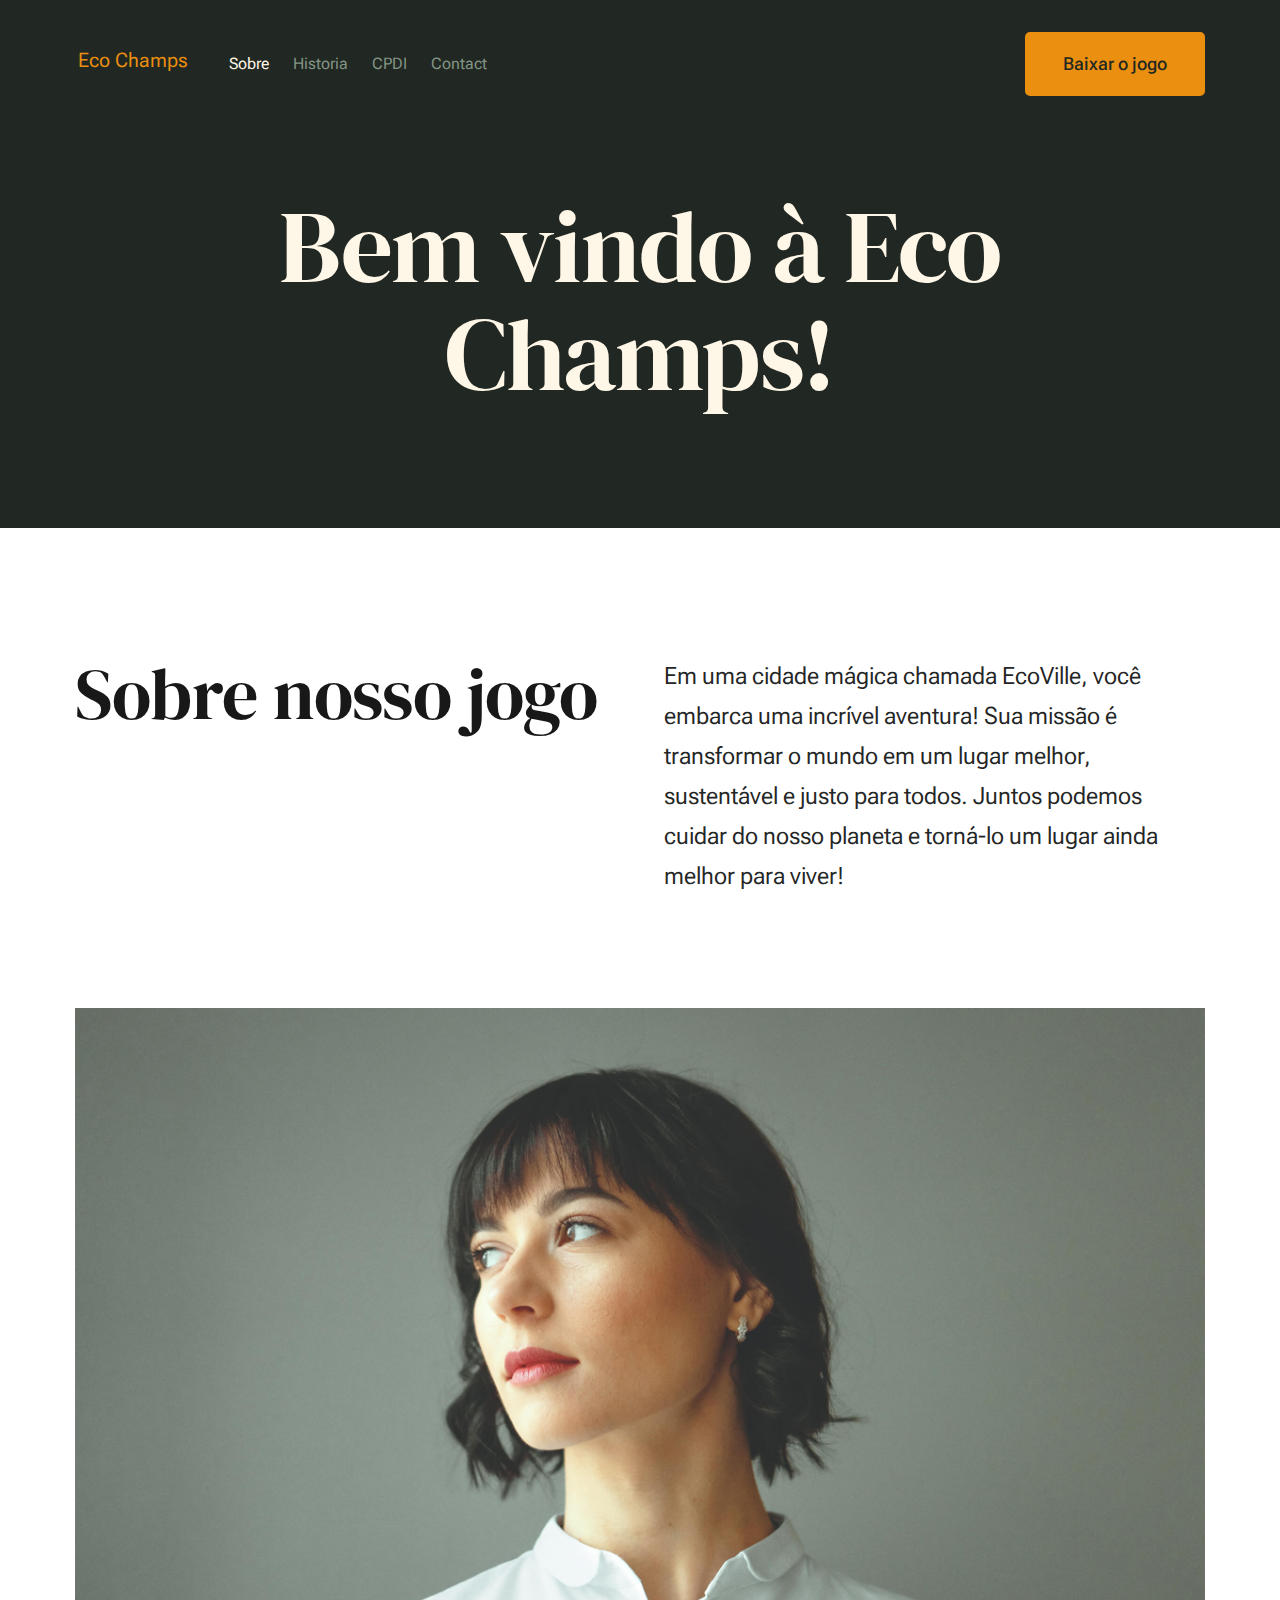
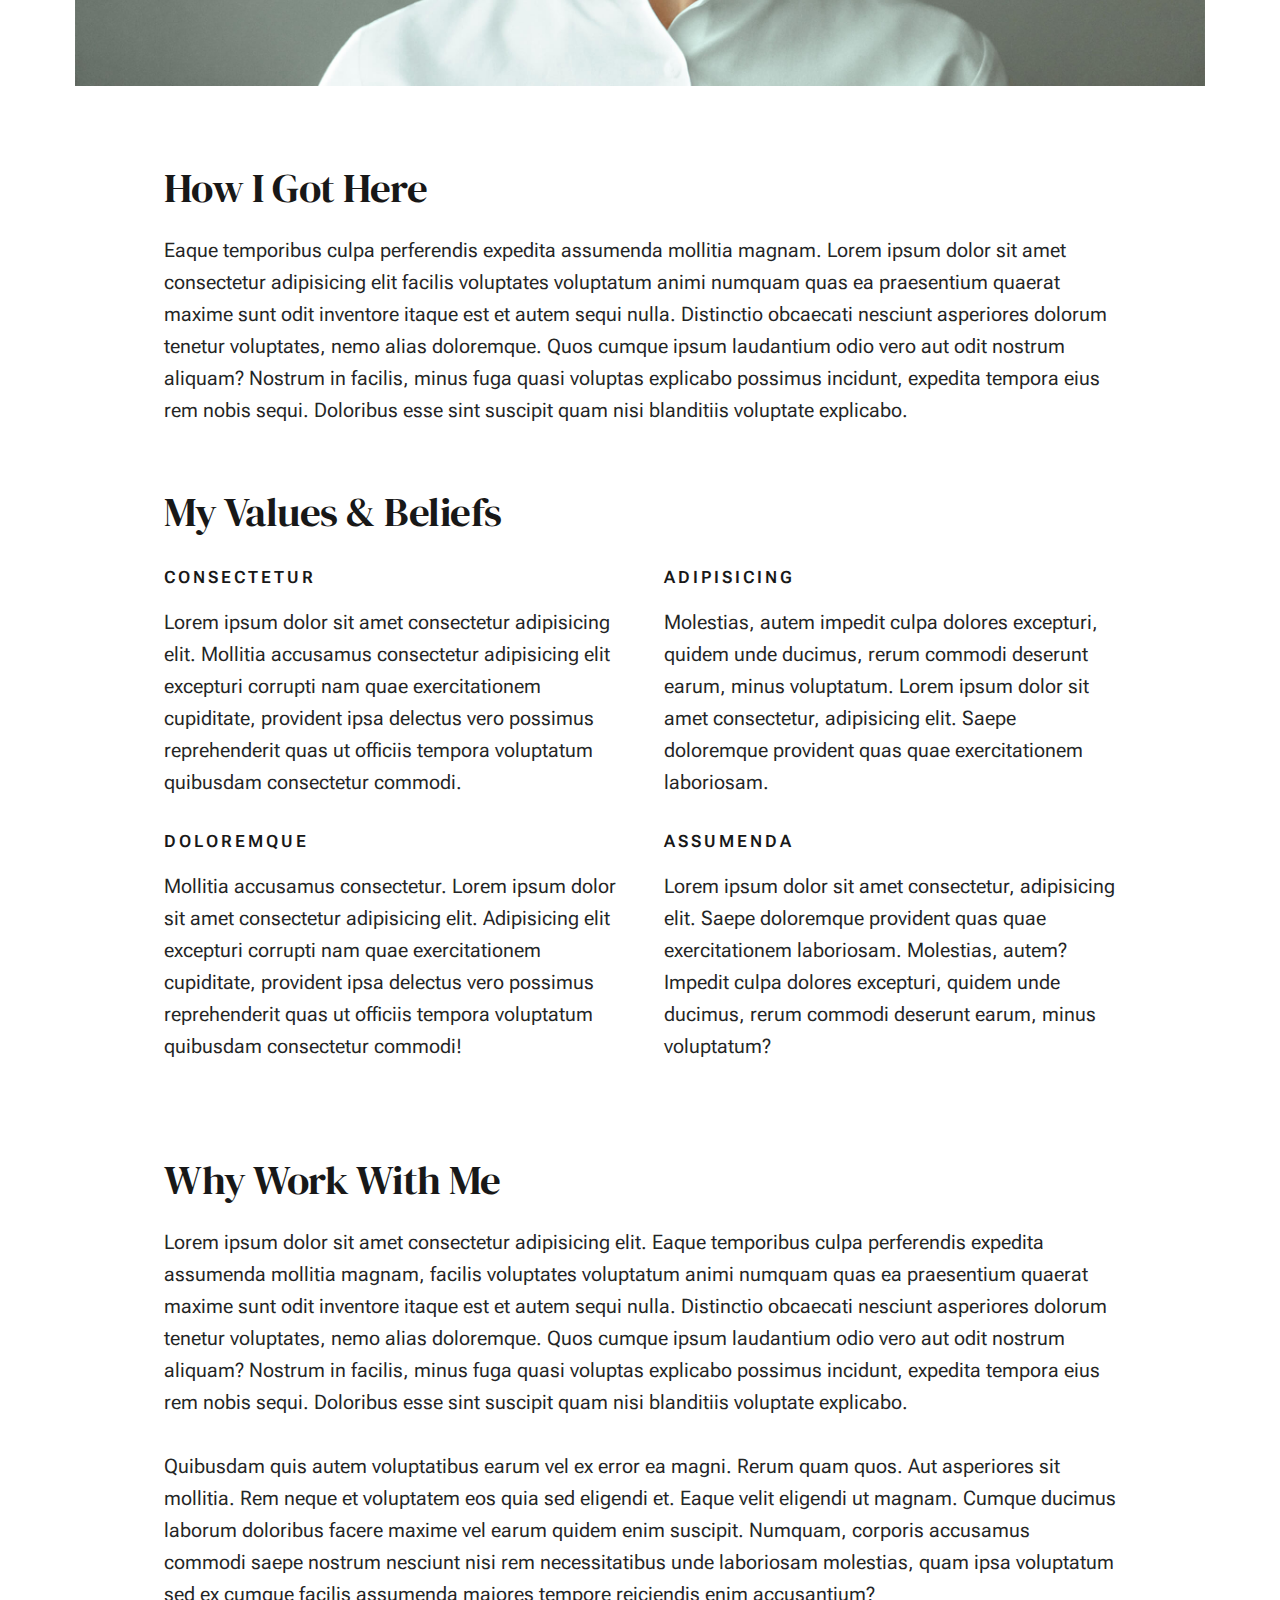
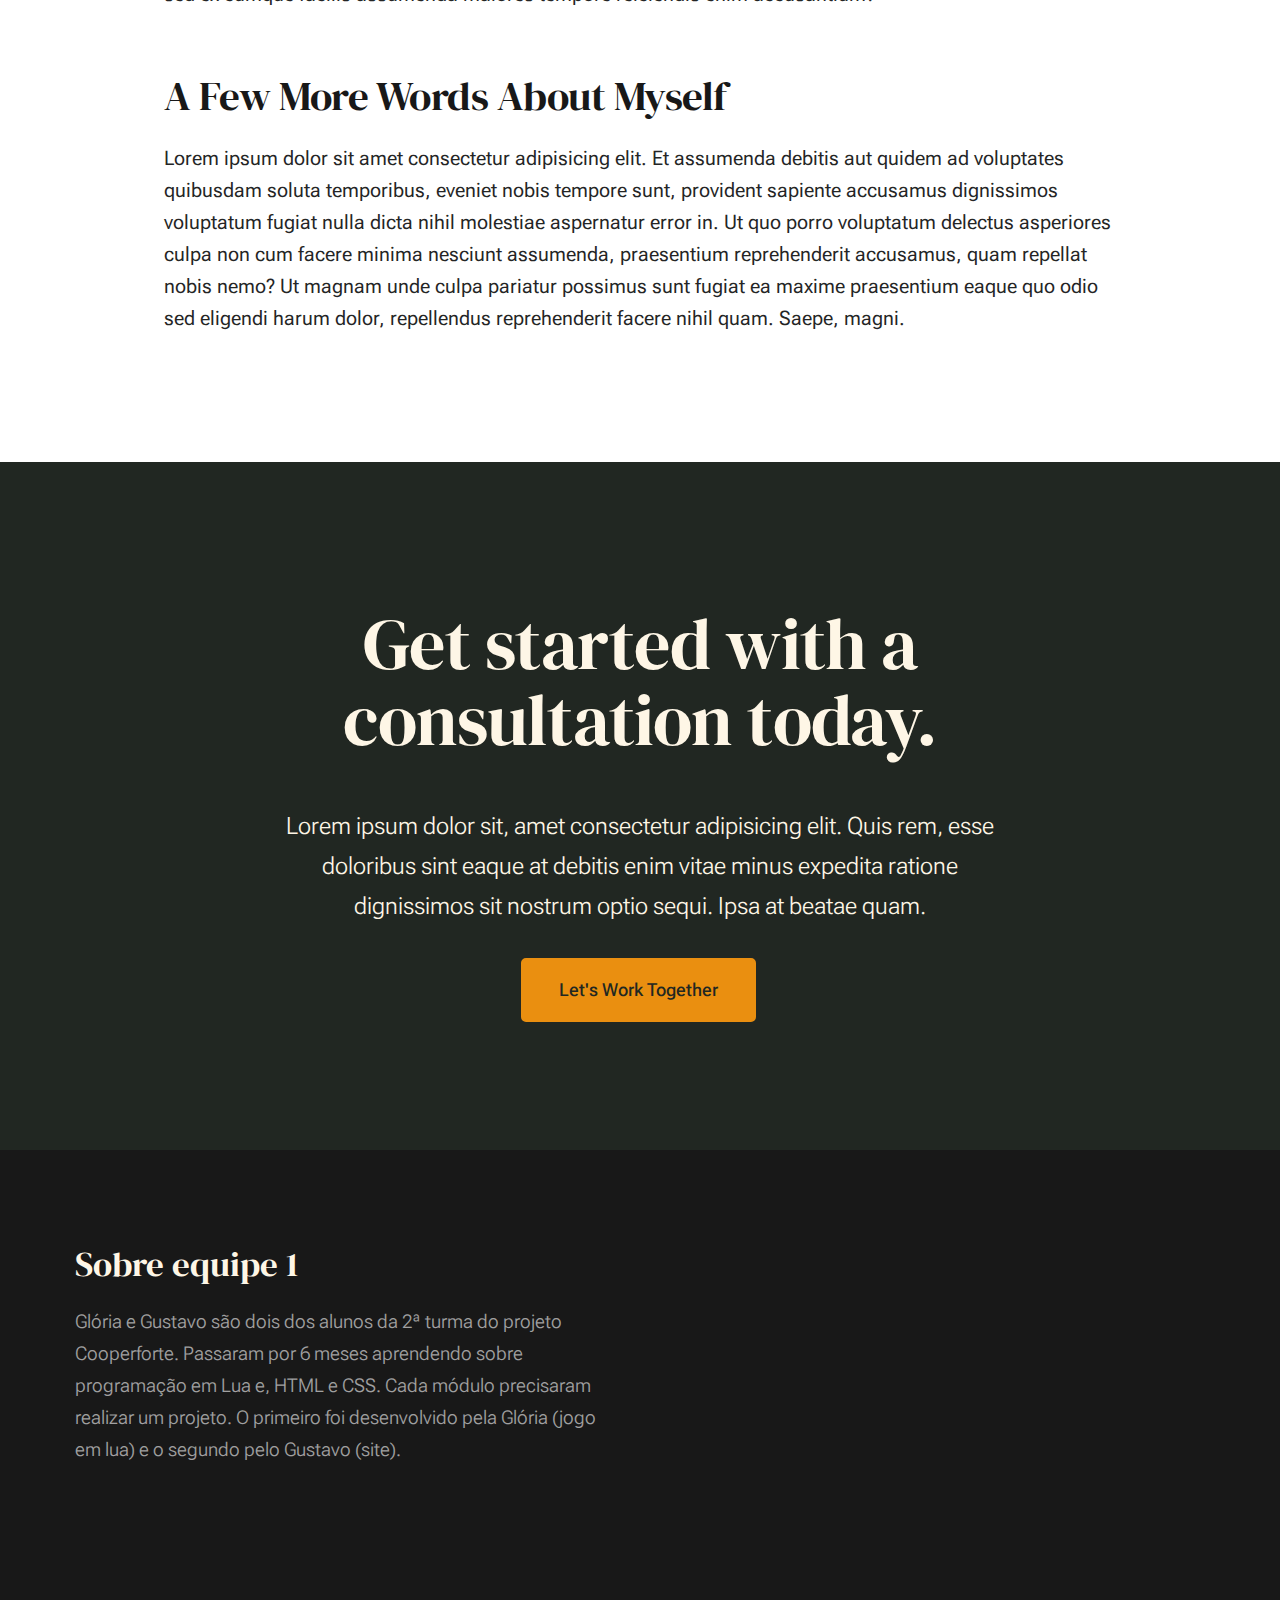
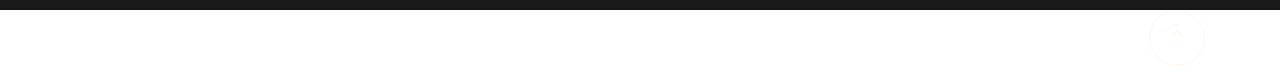
==== about.html @ a06b8bd4 "botão para baixar o jogo" ====
<!DOCTYPE html>
<html lang="en" class="no-js" >
<head>

    <!--- basic page needs
    ================================================== -->
    <meta charset="utf-8">
    <meta name="viewport" content="width=device-width, initial-scale=1">
    <title>Sobre Eco Champs</title>

    <script>
        document.documentElement.classList.remove('no-js');
        document.documentElement.classList.add('js');
    </script>

    <!-- CSS
    ================================================== -->
    <link rel="stylesheet" href="css/vendor.css">
    <link rel="stylesheet" href="css/styles.css">

    <!-- favicons
    ================================================== -->
    <link rel="apple-touch-icon" sizes="180x180" href="apple-touch-icon.png">
    <link rel="icon" type="image/png" sizes="32x32" href="favicon-32x32.png">
    <link rel="icon" type="image/png" sizes="16x16" href="favicon-16x16.png">
    <link rel="manifest" href="site.webmanifest">

</head>


<body id="top">


    <!-- preloader
    ================================================== -->
    <div id="preloader">
        <div id="loader" class="dots-fade">
            <div></div>
            <div></div>
            <div></div>
        </div>
    </div>


    <!-- page wrap
    ================================================== -->
    <div id="page" class="s-pagewrap">


        <!-- # site header 
        ================================================== -->
        <header class="s-header">

            <div class="row s-header__inner width-sixteen-col">

                <div class="s-header__block">
                    <div class="s-header__logo">
                        <a class="logo" href="index.html">
                            Eco Champs
                        </a>
                    </div>

                    <a class="s-header__menu-toggle" href="#0"><span>Menu</span></a>
                </div> <!-- end s-header__block -->

                <nav class="s-header__nav">
    
                    <ul class="s-header__menu-links">
                        <li class="current"><a href="about.html">Sobre</a></li>
                        <li><a href="historia.html">Historia</a></li>
                        <li><a href="cpdi.html">CPDI</a></li>
                        <li><a href="contact.html">Contact</a></li>
                    </ul> <!-- s-header__menu-links -->

                    <div class="s-header__contact">
                        <a href="https://drive.google.com/file/d/1uccwRf2Tt4-BMVY2Gj94w_SOka5Kc08K/view?usp=drive_link" class="btn btn--primary s-header__contact-btn" target="_blank">Baixar o jogo</a>                        
                    </div> <!-- s-header__contact -->
    
                </nav> <!-- end s-header__nav -->

            </div> <!-- end s-header__inner -->

        </header> <!-- end s-header -->


        <!-- # site main content
        ================================================== -->
        <section id="content" class="s-content">

               <section class="s-pageheader pageheader">
                    <div class="row">
                        <div class="column xl-12">
                            <h1 class="page-title">
                                <span class="page-title__small-type text-pretitle"></span>
                                Bem vindo à Eco Champs!
                            </h1>
                            
                        </div>
                    </div>
               </section> <!-- end pageheader --> 

               <section class="s-pagecontent pagecontent">

                    <div class="row pageintro">
                        <div class="column xl-6 lg-12">
                            <h2 class="text-display-title">Sobre nosso jogo</h2>
                        </div>
                        <div class="column xl-6 lg-12 u-flexitem-x-right">
                            <p class="lead">
                                Em uma cidade mágica chamada EcoVille, você embarca uma incrível aventura!
                                Sua missão é transformar o mundo em um lugar melhor, sustentável e justo para todos.
                                Juntos podemos cuidar do nosso planeta e torná-lo um lugar ainda melhor para viver!
                            </p>
                        </div>                       
                    </div> <!-- end pageintro -->   
                    <div class="classe"></div>
                    
                    <div class="row pagemedia">
                        <d class="column xl-12">
                            <figure class="page-media">                                
                                <img src="images/thumbs/about/about-1200.jpg" 
                                     srcset="images/thumbs/about/about-2400.jpg 2400w, 
                                             images/thumbs/about/about-1200.jpg 1200w, 
                                             images/thumbs/about/about-600.jpg 600w" sizes="(max-width: 2400px) 100vw, 2400px" alt="">
                            </figure>
                        </d>
                    </div> <!-- end pagemedia -->

                    <div class="row width-narrower pagemain">
                        <div class="column xl-12"> 

                            <h2>How I Got Here</h2>
                            <p>
                            Eaque temporibus culpa perferendis expedita assumenda mollitia magnam. Lorem ipsum dolor sit amet consectetur adipisicing elit
                            facilis voluptates voluptatum animi numquam quas ea praesentium quaerat maxime sunt odit inventore itaque est et autem sequi nulla. 
                            Distinctio obcaecati nesciunt asperiores dolorum tenetur voluptates, nemo alias doloremque. Quos cumque ipsum laudantium odio vero 
                            aut odit nostrum aliquam? Nostrum in facilis, minus fuga quasi voluptas explicabo possimus incidunt, expedita tempora eius rem nobis sequi. 
                            Doloribus esse sint suscipit quam nisi blanditiis voluptate explicabo.
                            </p>

                            <h2 class="u-add-bottom">My Values & Beliefs</h2>

                            <div class="grid-list-items list-items">
                                <div class="grid-list-items__item list-items__item u-remove-bottom">
                                    <div class="list-items__item-header">
                                        <h6 class="list-items__item-small-title">Consectetur</h6>
                                    </div>
                                    <p>
                                    Lorem ipsum dolor sit amet consectetur adipisicing elit. Mollitia accusamus consectetur adipisicing elit excepturi corrupti 
                                    nam quae exercitationem cupiditate, provident ipsa delectus vero possimus reprehenderit quas ut officiis tempora voluptatum 
                                    quibusdam consectetur commodi.
                                    </p>
                                </div>
                                <div class="grid-list-items__item list-items__item u-remove-bottom">
                                    <div class="list-items__item-header">
                                        <h6 class="list-items__item-small-title">Adipisicing</h6>
                                    </div>
                                    <p> 
                                    Molestias, autem impedit culpa dolores excepturi, quidem unde ducimus, rerum commodi deserunt earum, minus voluptatum.
                                    Lorem ipsum dolor sit amet consectetur, adipisicing elit. Saepe doloremque provident quas quae exercitationem laboriosam.
                                    </p>
                                </div>
                                <div class="grid-list-items__item list-items__item u-remove-bottom">
                                    <div class="list-items__item-header">
                                        <h6 class="list-items__item-small-title">Doloremque</h6>
                                    </div>
                                    <p>
                                    Mollitia accusamus consectetur. Lorem ipsum dolor sit amet consectetur adipisicing elit. Adipisicing elit excepturi corrupti 
                                    nam quae exercitationem cupiditate, provident ipsa delectus vero possimus reprehenderit quas ut officiis tempora voluptatum 
                                    quibusdam consectetur commodi!
                                    </p>
                                </div>
                                <div class="grid-list-items__item list-items__item u-remove-bottom">
                                    <div class="list-items__item-header">
                                        <h6 class="list-items__item-small-title">Assumenda</h6>
                                    </div>
                                    <p>
                                    Lorem ipsum dolor sit amet consectetur, adipisicing elit. Saepe doloremque provident quas quae exercitationem laboriosam. 
                                    Molestias, autem? Impedit culpa dolores excepturi, quidem unde ducimus, rerum commodi deserunt earum, minus voluptatum?
                                    </p>
                                </div>
                            </div> <!--grid-list-items -->

                            <h2>Why Work With Me</h2>
                            <p>
                            Lorem ipsum dolor sit amet consectetur adipisicing elit. Eaque temporibus culpa perferendis expedita assumenda mollitia magnam, 
                            facilis voluptates voluptatum animi numquam quas ea praesentium quaerat maxime sunt odit inventore itaque est et autem sequi nulla. 
                            Distinctio obcaecati nesciunt asperiores dolorum tenetur voluptates, nemo alias doloremque. Quos cumque ipsum laudantium odio vero aut 
                            odit nostrum aliquam? Nostrum in facilis, minus fuga quasi voluptas explicabo possimus incidunt, expedita tempora eius rem nobis sequi. 
                            Doloribus esse sint suscipit quam nisi blanditiis voluptate explicabo.
                            </p>

                            <p>
                            Quibusdam quis autem voluptatibus earum vel ex error ea magni. Rerum quam quos. Aut asperiores sit mollitia. Rem neque et voluptatem 
                            eos quia sed eligendi et. Eaque velit eligendi ut magnam. Cumque ducimus laborum doloribus facere maxime vel earum quidem enim suscipit. 
                            Numquam, corporis accusamus commodi saepe nostrum nesciunt nisi rem necessitatibus unde laboriosam molestias, quam ipsa voluptatum sed 
                            ex cumque facilis assumenda maiores tempore reiciendis enim accusantium?
                            </p>                   

                            <h2>A Few More Words About Myself</h2>
                            <p>
                            Lorem ipsum dolor sit amet consectetur adipisicing elit. Et assumenda debitis aut quidem ad voluptates quibusdam soluta temporibus, 
                            eveniet nobis tempore sunt, provident sapiente accusamus dignissimos voluptatum fugiat nulla dicta nihil molestiae aspernatur error in. 
                            Ut quo porro voluptatum delectus asperiores culpa non cum facere minima nesciunt assumenda, praesentium reprehenderit accusamus, quam 
                            repellat nobis nemo? Ut magnam unde culpa pariatur possimus sunt fugiat ea maxime praesentium eaque quo odio sed eligendi harum dolor, 
                            repellendus reprehenderit facere nihil quam. Saepe, magni.
                            </p>

                        </div> <!-- end grid-block-->
                    </div> <!-- end pagemain -->

               </section> <!-- pagecontent -->
                     
        </section> <!-- s-content-->

        <!-- # cta
        ================================================== -->
        <section id="cta" class="s-cta">

            <div class="row row-x-center text-center">
                <div class="column xl-8 lg-12">

                    <div class="s-cta__content">
                        <h2 class="text-display-title">
                        Get started with a consultation today.
                        </h2>
                        <p class="lead">
                        Lorem ipsum dolor sit, amet consectetur adipisicing elit. Quis rem, esse doloribus sint eaque at debitis enim vitae minus expedita ratione dignissimos sit nostrum optio sequi. Ipsa at beatae quam.
                        </p>
                        <a href="contact.html" class="btn btn--primary">Let's Work Together</a>
                    </div>

                </div>
            </div>

        </section> <!-- end s-cta -->


        <!-- # footer 
        ================================================== -->
        <footer class="s-footer">
            <div class="row s-footer__content">
                <div class="column xl-6 lg-6 md-12 s-footer__block s-footer__about">                    
                    <h3>Sobre equipe 1</h3>
                    <p>Glória e Gustavo são dois dos alunos da 2ª turma do projeto Cooperforte. Passaram por 6 meses 
        aprendendo sobre programação em Lua e, HTML e CSS. Cada módulo precisaram realizar um projeto. O 
        primeiro foi desenvolvido pela Glória (jogo em lua) e o segundo pelo Gustavo (site).</p>          
                </div>                
                </div>
            </div>    
            
            <div class="row s-footer__bottom">
                <div class="column xl-6 lg-12">
                    <p class="ss-copyright">
                        <span>© Copyright Glória e Gustavo Outubro 2023</span> 
                        <!-- <span>Design by <a href="https://www.styleshout.com/">StyleShout</a></span> -->
                    </p>
                </div>
                <div class="ss-go-top">
                    <a class="smoothscroll" title="Back to Top" href="#top">
                        <svg xmlns="http://www.w3.org/2000/svg" viewBox="0 0 24 24" width="36" height="36" fill="none"
        stroke="#ffffff" stroke-width="1" stroke-linecap="round" stroke-linejoin="round">&lt;!--!  
        Atomicons Free 1.00 by @atisalab License - https://atomicons.com/license/ (Icons: CC BY 4.0) 
        Copyright 2021 Atomicons --&gt;<polyline points="17 11 12 6 7 11"></polyline><line x1="12" y1=
        x2="12" y2="6"></line></svg>
                    </a>
                </div> <!-- end ss-go-top -->
            </div>
            
        </footer> <!-- end s-footer -->

    </div> <!-- end page-wrap -->

    <!-- Java Script
    ================================================== -->
    <script src="js/plugins.js"></script>
    <script src="js/main.js"></script>

</body>
</html>
---- css/vendor.css ----
/* ===================================================================
 * Monica Third-party Stylesheets
 * Template Ver. 1.0.0
 * 12-13-2022
 * -------------------------------------------------------------------
 *
 * TOC:
 * # PrismJS
 * # Swiper
 *
 * ------------------------------------------------------------------- */


/* ===================================================================
 * # PrismJS 1.20.0
 *   https://prismjs.com/download.html#themes=prism-okaidia&languages=markup+css+clike+javascript+markup-templating+php 
 *   
 *   okaidia theme for JavaScript, CSS and HTML
 *   Loosely based on Monokai textmate theme by http://www.monokai.nl/
 *   @author ocodia
 * ------------------------------------------------------------------- */
code[class*=language-],
pre[class*=language-] {
  color          : #f8f8f2;
  background     : none;
  text-shadow    : 0 1px rgba(0, 0, 0, 0.3);
  font-family    : var(--font-mono);
  font-size      : calc(var(--text-size) * 0.9444);
  text-align     : left;
  white-space    : pre;
  word-spacing   : normal;
  word-break     : normal;
  word-wrap      : normal;
  line-height    : var(--vspace-1);
  -moz-tab-size  : 4;
  -o-tab-size    : 4;
  tab-size       : 4;
  -webkit-hyphens: none;
  -ms-hyphens    : none;
  hyphens        : none;
}

/* Code blocks */
pre[class*=language-] {
  padding : var(--vspace-0_5) 0 var(--vspace-1);
  margin  : var(--vspace-1) 0;
  overflow: auto;
}

:not(pre)>code[class*=language-],
pre[class*=language-] {
  background: #272822;
}

/* Inline code */
:not(pre)>code[class*=language-] {
  padding    : 0.1em;
  white-space: normal;
}

.token.comment,
.token.prolog,
.token.doctype,
.token.cdata {
  color: slategray;
}

.token.punctuation {
  color: #f8f8f2;
}

.token.namespace {
  opacity: 0.7;
}

.token.property,
.token.tag,
.token.constant,
.token.symbol,
.token.deleted {
  color: #f92672;
}

.token.boolean,
.token.number {
  color: #ae81ff;
}

.token.selector,
.token.attr-name,
.token.string,
.token.char,
.token.builtin,
.token.inserted {
  color: #a6e22e;
}

.token.operator,
.token.entity,
.token.url,
.language-css .token.string,
.style .token.string,
.token.variable {
  color: #f8f8f2;
}

.token.atrule,
.token.attr-value,
.token.function,
.token.class-name {
  color: #e6db74;
}

.token.keyword {
  color: #66d9ef;
}

.token.regex,
.token.important {
  color: #fd971f;
}

.token.important,
.token.bold {
  font-weight: bold;
}

.token.italic {
  font-style: italic;
}

.token.entity {
  cursor: help;
}



/* ===================================================================
 * # Swiper 6.4.5
 *   Most modern mobile touch slider and framework with hardware accelerated transitions
 *   https://swiperjs.com
 *
 *   Copyright 2014-2020 Vladimir Kharlampidi
 *
 *   Released under the MIT License
 *
 *   Released on: December 18, 2020
 * ------------------------------------------------------------------- */
@font-face {
  font-family: "swiper-icons";
  src        : url("data:application/font-woff;charset=utf-8;base64, [base64]//wADZ2x5ZgAAAywAAADMAAAD2MHtryVoZWFkAAABbAAAADAAAAA2E2+eoWhoZWEAAAGcAAAAHwAAACQC9gDzaG10eAAAAigAAAAZAAAArgJkABFsb2NhAAAC0AAAAFoAAABaFQAUGG1heHAAAAG8AAAAHwAAACAAcABAbmFtZQAAA/gAAAE5AAACXvFdBwlwb3N0AAAFNAAAAGIAAACE5s74hXjaY2BkYGAAYpf5Hu/j+W2+MnAzMYDAzaX6QjD6/4//Bxj5GA8AuRwMYGkAPywL13jaY2BkYGA88P8Agx4j+/8fQDYfA1AEBWgDAIB2BOoAeNpjYGRgYNBh4GdgYgABEMnIABJzYNADCQAACWgAsQB42mNgYfzCOIGBlYGB0YcxjYGBwR1Kf2WQZGhhYGBiYGVmgAFGBiQQkOaawtDAoMBQxXjg/wEGPcYDDA4wNUA2CCgwsAAAO4EL6gAAeNpj2M0gyAACqxgGNWBkZ2D4/wMA+xkDdgAAAHjaY2BgYGaAYBkGRgYQiAHyGMF8FgYHIM3DwMHABGQrMOgyWDLEM1T9/w8UBfEMgLzE////P/5//f/V/xv+r4eaAAeMbAxwIUYmIMHEgKYAYjUcsDAwsLKxc3BycfPw8jEQA/[base64]/uznmfPFBNODM2K7MTQ45YEAZqGP81AmGGcF3iPqOop0r1SPTaTbVkfUe4HXj97wYE+yNwWYxwWu4v1ugWHgo3S1XdZEVqWM7ET0cfnLGxWfkgR42o2PvWrDMBSFj/IHLaF0zKjRgdiVMwScNRAoWUoH78Y2icB/yIY09An6AH2Bdu/UB+yxopYshQiEvnvu0dURgDt8QeC8PDw7Fpji3fEA4z/PEJ6YOB5hKh4dj3EvXhxPqH/SKUY3rJ7srZ4FZnh1PMAtPhwP6fl2PMJMPDgeQ4rY8YT6Gzao0eAEA409DuggmTnFnOcSCiEiLMgxCiTI6Cq5DZUd3Qmp10vO0LaLTd2cjN4fOumlc7lUYbSQcZFkutRG7g6JKZKy0RmdLY680CDnEJ+UMkpFFe1RN7nxdVpXrC4aTtnaurOnYercZg2YVmLN/d/gczfEimrE/fs/bOuq29Zmn8tloORaXgZgGa78yO9/cnXm2BpaGvq25Dv9S4E9+5SIc9PqupJKhYFSSl47+Qcr1mYNAAAAeNptw0cKwkAAAMDZJA8Q7OUJvkLsPfZ6zFVERPy8qHh2YER+3i/BP83vIBLLySsoKimrqKqpa2hp6+jq6RsYGhmbmJqZSy0sraxtbO3sHRydnEMU4uR6yx7JJXveP7WrDycAAAAAAAH//wACeNpjYGRgYOABYhkgZgJCZgZNBkYGLQZtIJsFLMYAAAw3ALgAeNolizEKgDAQBCchRbC2sFER0YD6qVQiBCv/H9ezGI6Z5XBAw8CBK/m5iQQVauVbXLnOrMZv2oLdKFa8Pjuru2hJzGabmOSLzNMzvutpB3N42mNgZGBg4GKQYzBhYMxJLMlj4GBgAYow/P/PAJJhLM6sSoWKfWCAAwDAjgbRAAB42mNgYGBkAIIbCZo5IPrmUn0hGA0AO8EFTQAA") format("woff");
  font-weight: 400;
  font-style : normal;
}

:root {
  --swiper-theme-color: #007aff;
}

.swiper-container {
  margin-left : auto;
  margin-right: auto;
  position    : relative;
  overflow    : hidden;
  list-style  : none;
  padding     : 0;
  /* Fix of Webkit flickering */
  z-index     : 1;
}

.swiper-container-vertical>.swiper-wrapper {
  flex-direction: column;
}

.swiper-wrapper {
  position           : relative;
  width              : 100%;
  height             : 100%;
  z-index            : 1;
  display            : flex;
  transition-property: transform;
  box-sizing         : content-box;
}

.swiper-container-android .swiper-slide,
.swiper-wrapper {
  transform: translate3d(0px, 0, 0);
}

.swiper-container-multirow>.swiper-wrapper {
  flex-wrap: wrap;
}

.swiper-container-multirow-column>.swiper-wrapper {
  flex-wrap     : wrap;
  flex-direction: column;
}

.swiper-container-free-mode>.swiper-wrapper {
  transition-timing-function: ease-out;
  margin                    : 0 auto;
}

.swiper-slide {
  flex-shrink        : 0;
  width              : 100%;
  height             : 100%;
  position           : relative;
  transition-property: transform;
}

.swiper-slide-invisible-blank {
  visibility: hidden;
}

/* Auto Height */
.swiper-container-autoheight,
.swiper-container-autoheight .swiper-slide {
  height: auto;
}

.swiper-container-autoheight .swiper-wrapper {
  align-items        : flex-start;
  transition-property: transform, height;
}

/* 3D Effects */
.swiper-container-3d {
  perspective: 1200px;
}

.swiper-container-3d .swiper-wrapper,
.swiper-container-3d .swiper-slide,
.swiper-container-3d .swiper-slide-shadow-left,
.swiper-container-3d .swiper-slide-shadow-right,
.swiper-container-3d .swiper-slide-shadow-top,
.swiper-container-3d .swiper-slide-shadow-bottom,
.swiper-container-3d .swiper-cube-shadow {
  transform-style: preserve-3d;
}

.swiper-container-3d .swiper-slide-shadow-left,
.swiper-container-3d .swiper-slide-shadow-right,
.swiper-container-3d .swiper-slide-shadow-top,
.swiper-container-3d .swiper-slide-shadow-bottom {
  position      : absolute;
  left          : 0;
  top           : 0;
  width         : 100%;
  height        : 100%;
  pointer-events: none;
  z-index       : 10;
}

.swiper-container-3d .swiper-slide-shadow-left {
  background-image: linear-gradient(to left, rgba(0, 0, 0, 0.5), rgba(0, 0, 0, 0));
}

.swiper-container-3d .swiper-slide-shadow-right {
  background-image: linear-gradient(to right, rgba(0, 0, 0, 0.5), rgba(0, 0, 0, 0));
}

.swiper-container-3d .swiper-slide-shadow-top {
  background-image: linear-gradient(to top, rgba(0, 0, 0, 0.5), rgba(0, 0, 0, 0));
}

.swiper-container-3d .swiper-slide-shadow-bottom {
  background-image: linear-gradient(to bottom, rgba(0, 0, 0, 0.5), rgba(0, 0, 0, 0));
}

/* CSS Mode */
.swiper-container-css-mode>.swiper-wrapper {
  overflow          : auto;
  scrollbar-width   : none;
  /* For Firefox */
  -ms-overflow-style: none;
  /* For Internet Explorer and Edge */
}

.swiper-container-css-mode>.swiper-wrapper::-webkit-scrollbar {
  display: none;
}

.swiper-container-css-mode>.swiper-wrapper>.swiper-slide {
  scroll-snap-align: start start;
}

.swiper-container-horizontal.swiper-container-css-mode>.swiper-wrapper {
  -ms-scroll-snap-type: x mandatory;
  scroll-snap-type    : x mandatory;
}

.swiper-container-vertical.swiper-container-css-mode>.swiper-wrapper {
  -ms-scroll-snap-type: y mandatory;
  scroll-snap-type    : y mandatory;
}

:root {
  --swiper-navigation-size   : 44px;
  /*
    --swiper-navigation-color: var(--swiper-theme-color);
    */
}

.swiper-button-prev,
.swiper-button-next {
  position       : absolute;
  top            : 50%;
  width          : calc(var(--swiper-navigation-size) / 44 * 27);
  height         : var(--swiper-navigation-size);
  margin-top     : calc(-1 * var(--swiper-navigation-size) / 2);
  z-index        : 10;
  cursor         : pointer;
  display        : flex;
  align-items    : center;
  justify-content: center;
  color          : var(--swiper-navigation-color, var(--swiper-theme-color));
}

.swiper-button-prev.swiper-button-disabled,
.swiper-button-next.swiper-button-disabled {
  opacity       : 0.35;
  cursor        : auto;
  pointer-events: none;
}

.swiper-button-prev:after,
.swiper-button-next:after {
  font-family   : swiper-icons;
  font-size     : var(--swiper-navigation-size);
  text-transform: none !important;
  letter-spacing: 0;
  text-transform: none;
  font-variant  : initial;
  line-height   : 1;
}

.swiper-button-prev,
.swiper-container-rtl .swiper-button-next {
  left : 10px;
  right: auto;
}

.swiper-button-prev:after,
.swiper-container-rtl .swiper-button-next:after {
  content: "prev";
}

.swiper-button-next,
.swiper-container-rtl .swiper-button-prev {
  right: 10px;
  left : auto;
}

.swiper-button-next:after,
.swiper-container-rtl .swiper-button-prev:after {
  content: "next";
}

.swiper-button-prev.swiper-button-white,
.swiper-button-next.swiper-button-white {
  --swiper-navigation-color: #ffffff;
}

.swiper-button-prev.swiper-button-black,
.swiper-button-next.swiper-button-black {
  --swiper-navigation-color: #000000;
}

.swiper-button-lock {
  display: none;
}

:root {
  /*
    --swiper-pagination-color: var(--swiper-theme-color);
    */
}

.swiper-pagination {
  position  : absolute;
  text-align: center;
  transition: 300ms opacity;
  transform : translate3d(0, 0, 0);
  z-index   : 10;
}

.swiper-pagination.swiper-pagination-hidden {
  opacity: 0;
}

/* Common Styles */
.swiper-pagination-fraction,
.swiper-pagination-custom,
.swiper-container-horizontal>.swiper-pagination-bullets {
  bottom: 10px;
  left  : 0;
  width : 100%;
}

/* Bullets */
.swiper-pagination-bullets-dynamic {
  overflow : hidden;
  font-size: 0;
}

.swiper-pagination-bullets-dynamic .swiper-pagination-bullet {
  transform: scale(0.33);
  position : relative;
}

.swiper-pagination-bullets-dynamic .swiper-pagination-bullet-active {
  transform: scale(1);
}

.swiper-pagination-bullets-dynamic .swiper-pagination-bullet-active-main {
  transform: scale(1);
}

.swiper-pagination-bullets-dynamic .swiper-pagination-bullet-active-prev {
  transform: scale(0.66);
}

.swiper-pagination-bullets-dynamic .swiper-pagination-bullet-active-prev-prev {
  transform: scale(0.33);
}

.swiper-pagination-bullets-dynamic .swiper-pagination-bullet-active-next {
  transform: scale(0.66);
}

.swiper-pagination-bullets-dynamic .swiper-pagination-bullet-active-next-next {
  transform: scale(0.33);
}

.swiper-pagination-bullet {
  width        : 8px;
  height       : 8px;
  display      : inline-block;
  border-radius: 100%;
  background   : #000;
  opacity      : 0.2;
}

button.swiper-pagination-bullet {
  border            : none;
  margin            : 0;
  padding           : 0;
  box-shadow        : none;
  -webkit-appearance: none;
  -moz-appearance   : none;
  appearance        : none;
}

.swiper-pagination-clickable .swiper-pagination-bullet {
  cursor: pointer;
}

.swiper-pagination-bullet-active {
  opacity   : 1;
  background: var(--swiper-pagination-color, var(--swiper-theme-color));
}

.swiper-container-vertical>.swiper-pagination-bullets {
  right    : 10px;
  top      : 50%;
  transform: translate3d(0px, -50%, 0);
}

.swiper-container-vertical>.swiper-pagination-bullets .swiper-pagination-bullet {
  margin : 6px 0;
  display: block;
}

.swiper-container-vertical>.swiper-pagination-bullets.swiper-pagination-bullets-dynamic {
  top      : 50%;
  transform: translateY(-50%);
  width    : 8px;
}

.swiper-container-vertical>.swiper-pagination-bullets.swiper-pagination-bullets-dynamic .swiper-pagination-bullet {
  display   : inline-block;
  transition: 200ms transform, 200ms top;
}

.swiper-container-horizontal>.swiper-pagination-bullets .swiper-pagination-bullet {
  margin: 0 4px;
}

.swiper-container-horizontal>.swiper-pagination-bullets.swiper-pagination-bullets-dynamic {
  left       : 50%;
  transform  : translateX(-50%);
  white-space: nowrap;
}

.swiper-container-horizontal>.swiper-pagination-bullets.swiper-pagination-bullets-dynamic .swiper-pagination-bullet {
  transition: 200ms transform, 200ms left;
}

.swiper-container-horizontal.swiper-container-rtl>.swiper-pagination-bullets-dynamic .swiper-pagination-bullet {
  transition: 200ms transform, 200ms right;
}

/* Progress */
.swiper-pagination-progressbar {
  background: rgba(0, 0, 0, 0.25);
  position  : absolute;
}

.swiper-pagination-progressbar .swiper-pagination-progressbar-fill {
  background      : var(--swiper-pagination-color, var(--swiper-theme-color));
  position        : absolute;
  left            : 0;
  top             : 0;
  width           : 100%;
  height          : 100%;
  transform       : scale(0);
  transform-origin: left top;
}

.swiper-container-rtl .swiper-pagination-progressbar .swiper-pagination-progressbar-fill {
  transform-origin: right top;
}

.swiper-container-horizontal>.swiper-pagination-progressbar,
.swiper-container-vertical>.swiper-pagination-progressbar.swiper-pagination-progressbar-opposite {
  width : 100%;
  height: 4px;
  left  : 0;
  top   : 0;
}

.swiper-container-vertical>.swiper-pagination-progressbar,
.swiper-container-horizontal>.swiper-pagination-progressbar.swiper-pagination-progressbar-opposite {
  width : 4px;
  height: 100%;
  left  : 0;
  top   : 0;
}

.swiper-pagination-white {
  --swiper-pagination-color: #ffffff;
}

.swiper-pagination-black {
  --swiper-pagination-color: #000000;
}

.swiper-pagination-lock {
  display: none;
}

/* Scrollbar */
.swiper-scrollbar {
  border-radius   : 10px;
  position        : relative;
  -ms-touch-action: none;
  background      : rgba(0, 0, 0, 0.1);
}

.swiper-container-horizontal>.swiper-scrollbar {
  position: absolute;
  left    : 1%;
  bottom  : 3px;
  z-index : 50;
  height  : 5px;
  width   : 98%;
}

.swiper-container-vertical>.swiper-scrollbar {
  position: absolute;
  right   : 3px;
  top     : 1%;
  z-index : 50;
  width   : 5px;
  height  : 98%;
}

.swiper-scrollbar-drag {
  height       : 100%;
  width        : 100%;
  position     : relative;
  background   : rgba(0, 0, 0, 0.5);
  border-radius: 10px;
  left         : 0;
  top          : 0;
}

.swiper-scrollbar-cursor-drag {
  cursor: move;
}

.swiper-scrollbar-lock {
  display: none;
}

.swiper-zoom-container {
  width          : 100%;
  height         : 100%;
  display        : flex;
  justify-content: center;
  align-items    : center;
  text-align     : center;
}

.swiper-zoom-container>img,
.swiper-zoom-container>svg,
.swiper-zoom-container>canvas {
  max-width    : 100%;
  max-height   : 100%;
  -o-object-fit: contain;
  object-fit   : contain;
}

.swiper-slide-zoomed {
  cursor: move;
}

/* Preloader */
:root {
  /*
    --swiper-preloader-color: var(--swiper-theme-color);
    */
}

.swiper-lazy-preloader {
  width            : 42px;
  height           : 42px;
  position         : absolute;
  left             : 50%;
  top              : 50%;
  margin-left      : -21px;
  margin-top       : -21px;
  z-index          : 10;
  transform-origin : 50%;
  -webkit-animation: swiper-preloader-spin 1s infinite linear;
  animation        : swiper-preloader-spin 1s infinite linear;
  box-sizing       : border-box;
  border           : 4px solid var(--swiper-preloader-color, var(--swiper-theme-color));
  border-radius    : 50%;
  border-top-color : transparent;
}

.swiper-lazy-preloader-white {
  --swiper-preloader-color: #fff;
}

.swiper-lazy-preloader-black {
  --swiper-preloader-color: #000;
}

@-webkit-keyframes swiper-preloader-spin {
  100% {
    transform: rotate(360deg);
  }
}

@keyframes swiper-preloader-spin {
  100% {
    transform: rotate(360deg);
  }
}

/* a11y */
.swiper-container .swiper-notification {
  position      : absolute;
  left          : 0;
  top           : 0;
  pointer-events: none;
  opacity       : 0;
  z-index       : -1000;
}

.swiper-container-fade.swiper-container-free-mode .swiper-slide {
  transition-timing-function: ease-out;
}

.swiper-container-fade .swiper-slide {
  pointer-events     : none;
  transition-property: opacity;
}

.swiper-container-fade .swiper-slide .swiper-slide {
  pointer-events: none;
}

.swiper-container-fade .swiper-slide-active,
.swiper-container-fade .swiper-slide-active .swiper-slide-active {
  pointer-events: auto;
}

.swiper-container-cube {
  overflow: visible;
}

.swiper-container-cube .swiper-slide {
  pointer-events             : none;
  -webkit-backface-visibility: hidden;
  backface-visibility        : hidden;
  z-index                    : 1;
  visibility                 : hidden;
  transform-origin           : 0 0;
  width                      : 100%;
  height                     : 100%;
}

.swiper-container-cube .swiper-slide .swiper-slide {
  pointer-events: none;
}

.swiper-container-cube.swiper-container-rtl .swiper-slide {
  transform-origin: 100% 0;
}

.swiper-container-cube .swiper-slide-active,
.swiper-container-cube .swiper-slide-active .swiper-slide-active {
  pointer-events: auto;
}

.swiper-container-cube .swiper-slide-active,
.swiper-container-cube .swiper-slide-next,
.swiper-container-cube .swiper-slide-prev,
.swiper-container-cube .swiper-slide-next+.swiper-slide {
  pointer-events: auto;
  visibility    : visible;
}

.swiper-container-cube .swiper-slide-shadow-top,
.swiper-container-cube .swiper-slide-shadow-bottom,
.swiper-container-cube .swiper-slide-shadow-left,
.swiper-container-cube .swiper-slide-shadow-right {
  z-index                    : 0;
  -webkit-backface-visibility: hidden;
  backface-visibility        : hidden;
}

.swiper-container-cube .swiper-cube-shadow {
  position  : absolute;
  left      : 0;
  bottom    : 0px;
  width     : 100%;
  height    : 100%;
  background: #000;
  opacity   : 0.6;
  filter    : blur(50px);
  z-index   : 0;
}

.swiper-container-flip {
  overflow: visible;
}

.swiper-container-flip .swiper-slide {
  pointer-events             : none;
  -webkit-backface-visibility: hidden;
  backface-visibility        : hidden;
  z-index                    : 1;
}

.swiper-container-flip .swiper-slide .swiper-slide {
  pointer-events: none;
}

.swiper-container-flip .swiper-slide-active,
.swiper-container-flip .swiper-slide-active .swiper-slide-active {
  pointer-events: auto;
}

.swiper-container-flip .swiper-slide-shadow-top,
.swiper-container-flip .swiper-slide-shadow-bottom,
.swiper-container-flip .swiper-slide-shadow-left,
.swiper-container-flip .swiper-slide-shadow-right {
  z-index                    : 0;
  -webkit-backface-visibility: hidden;
  backface-visibility        : hidden;
}
---- css/styles.css ----
@charset "UTF-8";
/* =================================================================== 
 * Monica Main Stylesheet
 * Template Ver. 1.0.0
 * 12-13-2022
 * ------------------------------------------------------------------
 *
 * TOC:
 * # SETTINGS
 *		## fonts
 *    	## colors
 *	  	## spacing and typescale
 *		## grid variables
 * # CSS RESET
 * # GRID
 *		## extra large devices
 *		## large devices
 *		## medium devices 
 *		## tablet devices
 *		## mobile devices
 *		## small mobile devices
 *		## additional column stackpoints 
 * # BASE SETUP
 * # UTILITY CLASSES
 * # TYPOGRAPHY 
 *		## additional typography & helper classes
 *		## lists
 *		## media 
 *		## spacing
 * # PRELOADER
 *		## page loaded
 * # FORM 
 *		## style placeholder text
 *		## change autocomplete styles in Chrome
 * # BUTTONS
 * # TABLE
 * # COMPONENTS
 *		## pagination 
 *		## alert box 
 *		## skillbars
 *		## stats tabs
 * # PROJECT-WIDE SHARED STYLES
 *		## list items
 *		## social list
 *		## blog card
 *		## testimonials
 *		## swiper overrides
 * # GRID-BASED LAYOUTS
 *		## grid block
 *		## list grid
 * # PAGE WRAP
 * # SITE HEADER
 *		## logo
 *		## main navigation
 *		## mobile menu toggle
 * # PAGEHEADER & PAGECONTENT
 * # INTRO
 *		## intro content
 *		## intro scroll down
 *		## intro transitions
 * # ABOUT
 * # EXPERTISE
 * # CLIENTS
 *		## clients list
 * # CTA
 * # JOURNAL
 * # FOOTER
 *		## newsletter
 *		## copyright
 *		## go top
 * # BLOG STYLES 
 * # PAGE STYLES 
 *		## services page
 *		## contact page
 *
 * ------------------------------------------------------------------ */


/* ===================================================================
 * # SETTINGS
 *
 *
 * ------------------------------------------------------------------- */

/* ------------------------------------------------------------------- 
 * ## fonts 
 * ------------------------------------------------------------------- */
@import url("https://fonts.googleapis.com/css2?family=DM+Serif+Display&family=Roboto+Flex:opsz,wght@8..144,300;8..144,400;8..144,500;8..144,600&display=swap");

:root {
	--font-1: "Roboto Flex", sans-serif;
	--font-2: "DM Serif Display", Serif;

  /* monospace
   */
	--font-mono: Consolas, "Andale Mono", Courier, "Courier New", monospace;
}

/* ------------------------------------------------------------------- 
 * ## colors
 * ------------------------------------------------------------------- */
:root {
  /* color-1(#EA9010)
   * color-2(#343D35)
   * color-3(#FEF5E4)
   */
	--color-1: hsla(35, 87%, 49%, 1);
	--color-2: hsla(127, 8%, 22%, 1);
	--color-3: hsla(39, 93%, 95%, 1);

  /* theme color variations
   */
	--color-1-lightest             : hsla(35, 87%, 96%, 1);
	--color-1-lighter              : hsla(35, 87%, 69%, 1);
	--color-1-light                : hsla(35, 87%, 59%, 1);
	--color-1-dark                 : hsla(35, 87%, 39%, 1);
	--color-1-darker               : hsla(35, 87%, 29%, 1);
	--color-1-darkest              : hsla(35, 87%, 10%, 1);

	--color-2-lightest             : hsla(127, 8%, 55%, 1);
	--color-2-lighter              : hsla(127, 8%, 42%, 1);
	--color-2-light                : hsla(127, 8%, 32%, 1);
	--color-2-dark                 : hsla(127, 8%, 14%, 1);
	--color-2-darker               : hsla(127, 8%, 2%, 1);
	
	--color-3-light                : hsla(39, 93%, 100%, 1);
	--color-3-dark                 : hsla(39, 93%, 85%, 1);
	--color-3-darker               : hsla(39, 93%, 75%, 1);

  /* feedback colors
   * color-error(#ffd1d2), color-success(#c8e675), 
   * color-info(#d7ecfb), color-notice(#fff099)
   */
	--color-error                  : hsla(359, 100%, 91%, 1);
	--color-success                : hsla(76, 69%, 68%, 1);
	--color-info                   : hsla(205, 82%, 91%, 1);
	--color-notice                 : hsla(51, 100%, 80%, 1);
	--color-error-content          : hsla(359, 50%, 50%, 1);
	--color-success-content        : hsla(76, 29%, 28%, 1);
	--color-info-content           : hsla(205, 32%, 31%, 1);
	--color-notice-content         : hsla(51, 30%, 30%, 1);

  /* shades 
   * generated using 
   * Tint & Shade Generator 
   * (https                     ://maketintsandshades.com/)
   */
	--color-black                  : #000000;
	--color-gray-19                : #121212;
	--color-gray-18                : #242525;
	--color-gray-17                : #363737;
	--color-gray-16                : #484949;
	--color-gray-15                : #5b5c5c;
	--color-gray-14                : #6d6e6e;
	--color-gray-13                : #7f8080;
	--color-gray-12                : #919292;
	--color-gray-11                : #a3a5a5;
	--color-gray-10                : #b5b7b7;
	--color-gray-9                 : #bcbebe;
	--color-gray-8                 : #c4c5c5;
	--color-gray-7                 : #cbcdcd;
	--color-gray-6                 : #d3d4d4;
	--color-gray-5                 : #dadbdb;
	--color-gray-4                 : #e1e2e2;
	--color-gray-3                 : #e9e9e9;
	--color-gray-2                 : #f0f1f1;
	--color-gray-1                 : #f8f8f8;
	--color-white                  : #ffffff;

  /* text
   */
	--color-text                   : var(--color-gray-18);
	--color-text-dark              : #181818;
	--color-text-light             : var(--color-gray-14);
	--color-placeholder            : var(--color-gray-12);

  /* link
   */
	--color-link                   : var(--color-1);
	--color-link-hover             : var(--color-2-lighter);
	--color-link-active            : var(--color-2-lighter);

  /* buttons
   */
	--color-btn                    : var(--color-gray-4);
	--color-btn-text               : var(--color-text);
	--color-btn-hover              : var(--color-gray-5);
	--color-btn-hover-text         : var(--color-text);
	--color-btn-primary            : var(--color-1);
	--color-btn-primary-text       : var(--color-2-dark);
	--color-btn-primary-hover      : var(--color-1-light);
	--color-btn-primary-hover-text : var(--color-2-dark);
	--color-btn-stroke             : var(--color-text-dark);
	--color-btn-stroke-text        : var(--color-text-dark);
	--color-btn-stroke-hover       : var(--color-text-dark);
	--color-btn-stroke-hover-text  : var(--color-white);

  /* preloader
   */
	--color-preloader-bg           : var(--color-2-dark);
	--color-loader                 : var(--color-white);
	--color-loader-light           : var(--color-2-light);

  /* others
   */
	--color-body                   : white;
	--color-border                 : rgba(0, 0, 0, .1);
	--border-radius                : 5px;
}

/* ------------------------------------------------------------------- 
 * ## spacing and typescale
 * ------------------------------------------------------------------- */
:root {
  /* spacing
   * base font size: 20px 
   * vertical space unit : 32px
   */
	--base-size        : 62.5%;
	--multiplier       : 1;
	--base-font-size   : calc(2rem * var(--multiplier));
	--space            : calc(3.2rem * var(--multiplier));

  /* vertical spacing 
   */
	--vspace-0_125     : calc(0.125 * var(--space));
	--vspace-0_25      : calc(0.25 * var(--space));
	--vspace-0_375     : calc(0.375 * var(--space));
	--vspace-0_5       : calc(0.5 * var(--space));
	--vspace-0_625     : calc(0.625 * var(--space));
	--vspace-0_75      : calc(0.75 * var(--space));
	--vspace-0_875     : calc(0.875 * var(--space));
	--vspace-1         : calc(var(--space));
	--vspace-1_25      : calc(1.25 * var(--space));
	--vspace-1_5       : calc(1.5 * var(--space));
	--vspace-1_75      : calc(1.75 * var(--space));
	--vspace-2         : calc(2 * var(--space));
	--vspace-2_5       : calc(2.5 * var(--space));
	--vspace-3         : calc(3 * var(--space));
	--vspace-3_5       : calc(3.5 * var(--space));
	--vspace-4         : calc(4 * var(--space));
	--vspace-4_5       : calc(4.5 * var(--space));
	--vspace-5         : calc(5 * var(--space));
	--vspace-5_5       : calc(5.5 * var(--space));
	--vspace-6         : calc(6 * var(--space));
	--vspace-6_5       : calc(6.5 * var(--space));
	--vspace-7         : calc(7 * var(--space));
	--vspace-7_5       : calc(7.5 * var(--space));
	--vspace-8         : calc(8 * var(--space));
	--vspace-8_5       : calc(8.5 * var(--space));
	--vspace-9         : calc(9 * var(--space));
	--vspace-9_5       : calc(9.5 * var(--space));
	--vspace-10        : calc(10 * var(--space));

  /* type scale
   * ratio 1        :2 | base: 20px
   * -------------------------------------------------------
   *
   * --text-huge-3    = (148.60px)
   * --text-huge-2    = (123.83px)
   * --text-huge-1    = (103.20px)
   * --text-display-3 = (86.00px)
   * --text-display-2 = (71.66px)
   * --text-display-1 = (59.72px)
   * --text-xxxl      = (49.77px)
   * --text-xxl       = (41.47px)
   * --text-xl        = (34.56px)
   * --text-lg        = (28.80px)
   * --text-md        = (24.00px)
   * --text-size      = (20.00px) BASE
   * --text-sm        = (16.67px)
   * --text-xs        = (13.89px)
   *
   * ---------------------------------------------------------
   */
	--text-scale-ratio : 1.2;
	--text-size        : var(--base-font-size);
	--text-xs          : calc((var(--text-size) / var(--text-scale-ratio)) / var(--text-scale-ratio));
	--text-sm          : calc(var(--text-xs) * var(--text-scale-ratio));
	--text-md          : calc(var(--text-sm) * var(--text-scale-ratio) * var(--text-scale-ratio));
	--text-lg          : calc(var(--text-md) * var(--text-scale-ratio));
	--text-xl          : calc(var(--text-lg) * var(--text-scale-ratio));
	--text-xxl         : calc(var(--text-xl) * var(--text-scale-ratio));
	--text-xxxl        : calc(var(--text-xxl) * var(--text-scale-ratio));
	--text-display-1   : calc(var(--text-xxxl) * var(--text-scale-ratio));
	--text-display-2   : calc(var(--text-display-1) * var(--text-scale-ratio));
	--text-display-3   : calc(var(--text-display-2) * var(--text-scale-ratio));
	--text-huge-1      : calc(var(--text-display-3) * var(--text-scale-ratio));
	--text-huge-2      : calc(var(--text-huge-1) * var(--text-scale-ratio));
	--text-huge-3      : calc(var(--text-huge-2) * var(--text-scale-ratio));

  /* default button height
   */
	--vspace-btn       : var(--vspace-2);
}

/* on mobile devices below 600px, change the value of '--multiplier' 
 * to adjust the values of base font size and vertical space unit.
 */
@media screen and (max-width: 600px) {
	:root {
		--multiplier: .9375;
	}
}

/* ------------------------------------------------------------------- 
 * ## grid variables
 * ------------------------------------------------------------------- */
:root {
  
  /* widths for rows and containers
   */
	--width-sixteen-cols: 1760px;
	--width-default     : 1320px;
	--width-wide        : 1600px;
	--width-wider       : 1800px;
	--width-narrow      : 1200px;
	--width-narrower    : 1000px;
	--width-narrowest   : 800px;
	--width-full        : 100%;
	--width-grid-max    : var(--width-default);

  /* gutter
   */
	--gutter            : 2.4rem;
}

/* on large screen devices
 */
@media screen and (max-width: 1000px) {
	:root {
		--gutter: 2.2rem;
	}
}

/* on small devices
 */
@media screen and (max-width: 600px) {
	:root {
		--gutter: 1rem;
	}
}



/* ====================================================================
 * # CSS RESET
 *
 *
 * --------------------------------------------------------------------
 * http://meyerweb.com/eric/tools/css/reset/ 
 * v2.0 | 20110126
 * License: none (public domain)
 * -------------------------------------------------------------------- */
html,
body,
div,
span,
applet,
object,
iframe,
h1,
h2,
h3,
h4,
h5,
h6,
p,
blockquote,
pre,
a,
abbr,
acronym,
address,
big,
cite,
code,
del,
dfn,
em,
img,
ins,
kbd,
q,
s,
samp,
small,
strike,
strong,
sub,
sup,
tt,
var,
b,
u,
i,
center,
dl,
dt,
dd,
ol,
ul,
li,
fieldset,
form,
label,
legend,
table,
caption,
tbody,
tfoot,
thead,
tr,
th,
td,
article,
aside,
canvas,
details,
embed,
figure,
figcaption,
footer,
header,
hgroup,
menu,
nav,
output,
ruby,
section,
summary,
time,
mark,
audio,
video {
	margin        : 0;
	padding       : 0;
	border        : 0;
	font-size     : 100%;
	font          : inherit;
	vertical-align: baseline;
}

/* HTML5 display-role reset for older browsers */
article,
aside,
details,
figcaption,
figure,
footer,
header,
hgroup,
menu,
nav,
section {
	display: block;
}

body {
	line-height: 1;
}

ol,
ul {
	list-style: none;
}

blockquote,
q {
	quotes: none;
}

blockquote:before,
blockquote:after,
q:before,
q:after {
	content: "";
	content: none;
}

table {
	border-collapse: collapse;
	border-spacing : 0;
}


/* ===================================================================
 * # GRID v5.0.0
 *
 *
 * -------------------------------------------------------------------
 * - Grid system based on the flex display property.
 *
 * - Grid breakpoints are based on MAXIMUM WIDTH media queries, 
 *   meaning they apply to that one breakpoint and ALL THOSE BELOW IT.
 *
 * - Grid columns without a specified width will automatically layout 
 *   as equal width columns.
 *
 * - On viewports 400px and below, all grid columns will stacked 
 *   vertically
 *
 * ------------------------------------------------------------------- */

/* row 
 */
.row {
	display  : flex;
	flex-flow: row wrap;
	width    : min(92%, var(--width-grid-max));
	margin   : 0 auto;
}

.row .row {
	width       : auto;
	margin-left : calc(var(--gutter) * -1);
	margin-right: calc(var(--gutter) * -1);
}

/* column
 */
.column {
	flex   : 1;
	padding: 0 var(--gutter);
}

.collapse>.column,
.column.collapse {
	padding: 0;
}

/* row utility classes
 */
.row.row-wrap {
	flex-wrap: wrap;
}

.row.row-nowrap {
	flex-wrap: nowrap;
}

.row.row-y-top {
	align-items: flex-start;
}

.row.row-y-bottom {
	align-items: flex-end;
}

.row.row-y-center {
	align-items: center;
}

.row.row-stretch {
	align-items: stretch;
}

.row.row-baseline {
	align-items: baseline;
}

.row.row-x-left {
	justify-content: flex-start;
}

.row.row-x-right {
	justify-content: flex-end;
}

.row.row-x-center {
	justify-content: center;
}

.row.row-center {
	align-items    : center;
	justify-content: center;
}

/* ------------------------- -------------------------------------------
 * ## extra large devices (1201px and above)
 * -------------------------------------------------------------------- */
.xl-1 {
	flex : none;
	width: 8.3333333333%;
}

.xl-2 {
	flex : none;
	width: 16.6666666667%;
}

.xl-3 {
	flex : none;
	width: 25%;
}

.xl-4 {
	flex : none;
	width: 33.3333333333%;
}

.xl-5 {
	flex : none;
	width: 41.6666666667%;
}

.xl-6 {
	flex : none;
	width: 50%;
}

.xl-7 {
	flex : none;
	width: 58.3333333333%;
}

.xl-8 {
	flex : none;
	width: 66.6666666667%;
}

.xl-9 {
	flex : none;
	width: 75%;
}

.xl-10 {
	flex : none;
	width: 83.3333333333%;
}

.xl-11 {
	flex : none;
	width: 91.6666666667%;
}

.xl-12 {
	flex : none;
	width: 100%;
}

/* --------------------------------------------------------------------
 * ## large devices (1001px to 1200px)
 * -------------------------------------------------------------------- */
@media screen and (max-width: 1200px) {
	.lg-1 {
		flex : none;
		width: 8.3333333333%;
	}

	.lg-2 {
		flex : none;
		width: 16.6666666667%;
	}

	.lg-3 {
		flex : none;
		width: 25%;
	}

	.lg-4 {
		flex : none;
		width: 33.3333333333%;
	}

	.lg-5 {
		flex : none;
		width: 41.6666666667%;
	}

	.lg-6 {
		flex : none;
		width: 50%;
	}

	.lg-7 {
		flex : none;
		width: 58.3333333333%;
	}

	.lg-8 {
		flex : none;
		width: 66.6666666667%;
	}

	.lg-9 {
		flex : none;
		width: 75%;
	}

	.lg-10 {
		flex : none;
		width: 83.3333333333%;
	}

	.lg-11 {
		flex : none;
		width: 91.6666666667%;
	}

	.lg-12 {
		flex : none;
		width: 100%;
	}
}

/* --------------------------------------------------------------------
 * ## medium devices (801px to 1000px)
 * -------------------------------------------------------------------- */
@media screen and (max-width: 1000px) {
	.md-1 {
		flex : none;
		width: 8.3333333333%;
	}

	.md-2 {
		flex : none;
		width: 16.6666666667%;
	}

	.md-3 {
		flex : none;
		width: 25%;
	}

	.md-4 {
		flex : none;
		width: 33.3333333333%;
	}

	.md-5 {
		flex : none;
		width: 41.6666666667%;
	}

	.md-6 {
		flex : none;
		width: 50%;
	}

	.md-7 {
		flex : none;
		width: 58.3333333333%;
	}

	.md-8 {
		flex : none;
		width: 66.6666666667%;
	}

	.md-9 {
		flex : none;
		width: 75%;
	}

	.md-10 {
		flex : none;
		width: 83.3333333333%;
	}

	.md-11 {
		flex : none;
		width: 91.6666666667%;
	}

	.md-12 {
		flex : none;
		width: 100%;
	}
}

/* --------------------------------------------------------------------
 * ## tablet devices (601px to 800px)  
 * -------------------------------------------------------------------- */
@media screen and (max-width: 800px) {
	.tab-1 {
		flex : none;
		width: 8.3333333333%;
	}

	.tab-2 {
		flex : none;
		width: 16.6666666667%;
	}

	.tab-3 {
		flex : none;
		width: 25%;
	}

	.tab-4 {
		flex : none;
		width: 33.3333333333%;
	}

	.tab-5 {
		flex : none;
		width: 41.6666666667%;
	}

	.tab-6 {
		flex : none;
		width: 50%;
	}

	.tab-7 {
		flex : none;
		width: 58.3333333333%;
	}

	.tab-8 {
		flex : none;
		width: 66.6666666667%;
	}

	.tab-9 {
		flex : none;
		width: 75%;
	}

	.tab-10 {
		flex : none;
		width: 83.3333333333%;
	}

	.tab-11 {
		flex : none;
		width: 91.6666666667%;
	}

	.tab-12 {
		flex : none;
		width: 100%;
	}
}

/* --------------------------------------------------------------------
 * ## mobile devices (401px to 600px)  
 * -------------------------------------------------------------------- */
@media screen and (max-width: 600px) {
	.row {
		width        : 100%;
		padding-left : 6vw;
		padding-right: 6vw;
	}

	.row .row {
		padding-left : 0;
		padding-right: 0;
	}

	.mob-1 {
		flex : none;
		width: 8.3333333333%;
	}

	.mob-2 {
		flex : none;
		width: 16.6666666667%;
	}

	.mob-3 {
		flex : none;
		width: 25%;
	}

	.mob-4 {
		flex : none;
		width: 33.3333333333%;
	}

	.mob-5 {
		flex : none;
		width: 41.6666666667%;
	}

	.mob-6 {
		flex : none;
		width: 50%;
	}

	.mob-7 {
		flex : none;
		width: 58.3333333333%;
	}

	.mob-8 {
		flex : none;
		width: 66.6666666667%;
	}

	.mob-9 {
		flex : none;
		width: 75%;
	}

	.mob-10 {
		flex : none;
		width: 83.3333333333%;
	}

	.mob-11 {
		flex : none;
		width: 91.6666666667%;
	}

	.mob-12 {
		flex : none;
		width: 100%;
	}
}

/* --------------------------------------------------------------------
 * ## small mobile devices (up to 400px)
 * -------------------------------------------------------------------- */

/* stack columns vertically
 */
@media screen and (max-width: 400px) {
	.row .row {
		margin-left : 0;
		margin-right: 0;
	}

	.column {
		flex        : none;
		width       : 100%;
		margin-left : 0;
		margin-right: 0;
		padding     : 0;
	}
}

/* --------------------------------------------------------------------
 * ## additional column stackpoints 
 * -------------------------------------------------------------------- */
@media screen and (max-width: 900px) {
	.stack-on-900 {
		flex        : none;
		width       : 100%;
		margin-left : 0;
		margin-right: 0;
	}
}

@media screen and (max-width: 700px) {
	.stack-on-700 {
		flex        : none;
		width       : 100%;
		margin-left : 0;
		margin-right: 0;
	}
}

@media screen and (max-width: 550px) {
	.stack-on-550 {
		flex        : none;
		width       : 100%;
		margin-left : 0;
		margin-right: 0;
	}
}


/* ===================================================================
 * # BASE SETUP
 *
 *
 * ------------------------------------------------------------------- */
html {
	font-size : var(--base-size);
	box-sizing: border-box;
}

*,
*::before,
*::after {
	box-sizing: inherit;
}

html,
body {
	height: 100%;
}

body {
	background-color          : var(--color-body);
	-webkit-overflow-scrolling: touch;
	-webkit-text-size-adjust  : 100%;
	-webkit-font-smoothing    : antialiased;
	-moz-osx-font-smoothing   : grayscale;
}

p {
	font-size     : inherit;
	text-rendering: optimizeLegibility;
}

a {
	text-decoration: none;
}

svg,
img,
video {
	max-width: 100%;
	height   : auto;
}

pre {
	overflow: auto;
}

div,
dl,
dt,
dd,
ul,
ol,
li,
h1,
h2,
h3,
h4,
h5,
h6,
pre,
form,
p,
blockquote,
th,
td {
	margin : 0;
	padding: 0;
}

input[type=email],
input[type=number],
input[type=search],
input[type=text],
input[type=tel],
input[type=url],
input[type=password],
textarea {
	-webkit-appearance: none;
	-moz-appearance   : none;
	appearance        : none;
}


/* ===================================================================
 * # UTILITY CLASSES
 *
 *
 * ------------------------------------------------------------------- */

/* flex item alignment classes
 */
.u-flexitem-center {
	margin    : auto;
	align-self: center;
}

.u-flexitem-left {
	margin-right: auto;
	align-self  : center;
}

.u-flexitem-right {
	margin-left: auto;
	align-self : center;
}

.u-flexitem-x-center {
	margin-right: auto;
	margin-left : auto;
}

.u-flexitem-x-left {
	margin-right: auto;
}

.u-flexitem-x-right {
	margin-left: auto;
}

.u-flexitem-y-center {
	align-self: center;
}

.u-flexitem-y-top {
	align-self: flex-start;
}

.u-flexitem-y-bottom {
	align-self: flex-end;
}

/* misc helper classes
 */
.u-screen-reader-text {
	clip             : rect(1px, 1px, 1px, 1px);
	-webkit-clip-path: inset(50%);
	clip-path        : inset(50%);
	height           : 1px;
	width            : 1px;
	margin           : -1px;
	overflow         : hidden;
	padding          : 0;
	border           : 0;
	position         : absolute;
	word-wrap        : normal !important;
}

.u-clearfix:after {
	content: "";
	display: table;
	clear  : both;
}

.u-flex-center {
	align-items    : center;
	justify-content: center;
}

.u-hidden {
	display: none;
}

.u-invisible {
	visibility: hidden;
}

.u-antialiased {
	-webkit-font-smoothing : antialiased;
	-moz-osx-font-smoothing: grayscale;
}

.u-overflow-hidden {
	overflow: hidden;
}

.u-remove-top {
	margin-top: 0;
}

.u-remove-bottom {
	margin-bottom: 0;
}

.u-add-half-bottom {
	margin-bottom: var(--vspace-0_5);
}

.u-add-bottom {
	margin-bottom: var(--vspace-1);
}

.u-no-border {
	border: none;
}

.u-fullwidth {
	width: 100%;
}

.u-pull-left {
	float: left;
}

.u-pull-right {
	float: right;
}


/* ===================================================================
 * # TYPOGRAPHY 
 *
 *
 * ------------------------------------------------------------------- 
 * type scale - ratio 1:2 | base: 20px
 * -------------------------------------------------------------------
 *
 * --text-huge-3    = (148.60px)
 * --text-huge-2    = (123.83px)
 * --text-huge-1    = (103.20px)
 * --text-display-3 = (86.00px)
 * --text-display-2 = (71.66px)
 * --text-display-1 = (59.72px)
 * --text-xxxl      = (49.77px)
 * --text-xxl       = (41.47px)
 * --text-xl        = (34.56px)
 * --text-lg        = (28.80px)
 * --text-md        = (24.00px)
 * --text-size      = (20.00px) BASE
 * --text-sm        = (16.67px)
 * --text-xs        = (13.89px)
 *
 * -------------------------------------------------------------------- */

/* --------------------------------------------------------------------
 * ## base type styles
 * -------------------------------------------------------------------- */
body {
	font-family: var(--font-1);
	font-size  : var(--base-font-size);
	font-weight: 400;
	line-height: var(--vspace-1);
	color      : var(--color-text);
}

/* links
 */
a {
	color     : var(--color-link);
	transition: all 0.3s ease-in-out;
}

a:focus,
a:hover,
a:active {
	color: var(--color-link-hover);
}

a:hover,
a:active {
	outline: 0;
}

/* headings
 */
h1,
h2,
h3,
h4,
h5,
h6,
.h1,
.h2,
.h3,
.h4,
.h5,
.h6 {
	font-family           : var(--font-2);
	font-weight           : 400;
	color                 : var(--color-text-dark);
	font-variant-ligatures: common-ligatures;
	text-rendering        : optimizeLegibility;
}

h1,
.h1 {
	margin-top   : var(--vspace-2_5);
	margin-bottom: var(--vspace-0_75);
}

h2,
.h2,
h3,
.h3,
h4,
.h4 {
	margin-top   : var(--vspace-2);
	margin-bottom: var(--vspace-0_75);
}

h5,
.h5,
h6,
.h6 {
	margin-top   : var(--vspace-1_75);
	margin-bottom: var(--vspace-0_5);
}

h1,
.h1 {
	font-size     : var(--text-display-2);
	line-height   : calc(2.25 * var(--space));
	letter-spacing: -0.015em;
}

@media screen and (max-width: 500px) {

	h1,
	.h1 {
		font-size  : var(--text-xxxl);
		line-height: calc(1.625 * var(--space));
	}
}

h2,
.h2 {
	font-size     : var(--text-xxl);
	line-height   : calc(1.375 * var(--space));
	letter-spacing: -0.012em;
}

h3,
.h3 {
	font-size  : var(--text-xl);
	line-height: calc(1.125 * var(--space));
}

h4,
.h4 {
	font-size  : var(--text-lg);
	line-height: var(--vspace-1);
}

h5,
.h5 {
	font-size  : var(--text-md);
	line-height: var(--vspace-0_875);
}

h6,
.h6 {
	font-family   : var(--font-1);
	font-weight   : 600;
	font-size     : var(--text-sm);
	line-height   : var(--vspace-0_75);
	text-transform: uppercase;
	letter-spacing: 0.3rem;
}

/* emphasis, italic,
 * strong, bold and small text
 */
em,
i,
strong,
b {
	font-size  : inherit;
	line-height: inherit;
}

em,
i {
	font-style: italic;
}

strong,
b {
	font-weight: 600;
	color      : var(--color-text-dark);
}

small {
	font-size  : 80%;
	font-weight: 400;
	line-height: var(--vspace-0_5);
}

/* blockquotes
 */
blockquote {
	margin     : 0 0 var(--vspace-1) 0;
	padding    : var(--vspace-1) var(--vspace-1_5);
	border-left: 2px solid var(--color-text-dark);
	position   : relative;
}

blockquote p {
	font-family: var(--font-1);
	font-weight: 400;
	font-size  : var(--text-lg);
	font-style : normal;
	line-height: var(--vspace-1_25);
	color      : var(--color-text-dark);
	padding    : 0;
}

blockquote cite {
	display    : block;
	font-family: var(--font-1);
	font-weight: 400;
	font-size  : var(--text-sm);
	line-height: var(--vspace-0_75);
	font-style : normal;
}

blockquote cite:before {
	content: "— ";
}

blockquote cite,
blockquote cite a,
blockquote cite a:visited {
	color : var(--color-text-light);
	border: none;
}

@media screen and (max-width: 500px) {
	blockquote {
		padding: var(--vspace-0_75) var(--vspace-0_75);
	}

	blockquote p {
		font-size  : var(--text-md);
		line-height: var(--vspace-1);
	}
}

/* figures
 */
figure img,
p img {
	margin        : 0;
	vertical-align: bottom;
}

figure {
	display     : block;
	margin-left : 0;
	margin-right: 0;
}

figure img+figcaption {
	margin-top: var(--vspace-1);
}

figcaption {
	/* font-style: italic; */
	font-size    : var(--text-sm);
	text-align   : center;
	margin-bottom: 0;
}

/* preformatted, code
 */
var,
kbd,
samp,
code,
pre {
	font-family: var(--font-mono);
}

pre {
	padding   : var(--vspace-0_75) var(--vspace-1) var(--vspace-1);
	background: var(--color-gray-2);
	overflow-x: auto;
}

code {
	font-size    : var(--text-sm);
	line-height  : 1.6rem;
	margin       : 0 0.2rem;
	padding      : calc((var(--vspace-1) - 1.6rem) / 2 - 0.1rem) 0.7rem;
	white-space  : nowrap;
	background   : var(--color-gray-2);
	border       : 1px solid var(--color-gray-5);
	color        : var(--color-text);
	border-radius: 3px;
}

pre>code {
	display    : block;
	white-space: pre;
	line-height: var(--vspace-1);
	padding    : 0;
	margin     : 0;
	border     : none;
}

/* deleted text, abbreviation,
 * & mark text
 */
del {
	text-decoration: line-through;
}

abbr {
	font-family   : var(--font-1);
	font-weight   : 600;
	font-variant  : small-caps;
	text-transform: lowercase;
	letter-spacing: 0.1em;
	color         : var(--color-text-dark);
}

abbr[title],
dfn[title] {
	border-bottom  : 1px dotted;
	cursor         : help;
	text-decoration: none;
}

mark {
	background: var(--color-1-light);
	color     : var(--color-text);
}

/* horizontal rule
 */
hr {
	border      : solid var(--color-border);
	border-width: 0.1rem 0 0;
	clear       : both;
	margin      : var(--vspace-2) 0 calc(var(--vspace-2) - 1px);
	height      : 0;
}

hr.fancy {
	border    : none;
	margin    : var(--vspace-2) 0;
	height    : var(--vspace-1);
	text-align: center;
}

hr.fancy::before {
	content       : "*****";
	letter-spacing: 0.3em;
}

/* --------------------------------------------------------------------
 * ## additional typography & helper classes
 * -------------------------------------------------------------------- */
.lead,
.attention-getter {
	font-family: var(--font-1);
	font-size  : var(--text-md);
	line-height: var(--vspace-1_25);
}

@media screen and (max-width: 800px) {

	.lead,
	.attention-getter {
		font-size  : calc(var(--text-size) * 1.1);
		line-height: calc(1.125 * var(--space));
	}
}

.pull-quote {
	position  : relative;
	padding   : 0;
	margin-top: 0;
	text-align: center;
}

.pull-quote blockquote {
	border     : none;
	margin     : 0 auto;
	max-width  : 62rem;
	padding-top: var(--vspace-2_5);
	position   : relative;
}

.pull-quote blockquote p {
	font-weight: 400;
	color      : var(--color-text-dark);
}

.pull-quote blockquote:before {
	content          : "";
	display          : block;
	height           : var(--vspace-1);
	width            : var(--vspace-1);
	background-repeat: no-repeat;
	background       : center center;
	background-size  : contain;
	background-image : url(../images/icons/icon-quote.svg);
	transform        : translate(-50%, 0, 0);
	position         : absolute;
	top              : var(--vspace-1);
	left             : 50%;
}

.drop-cap:first-letter {
	float         : left;
	font-family   : var(--font-1);
	font-weight   : 600;
	font-size     : calc(3 * var(--space));
	line-height   : 1;
	padding       : 0 0.125em 0 0;
	text-transform: uppercase;
	background    : transparent;
	color         : var(--color-text-dark);
}

.text-center {
	text-align: center;
}

.text-left {
	text-align: left;
}

.text-right {
	text-align: right;
}

/* --------------------------------------------------------------------
 * ## lists
 * -------------------------------------------------------------------- */
ol {
	list-style: decimal;
}

ul {
	list-style: disc;
}

li {
	display: list-item;
}

ol,
ul {
	margin-left: 1.6rem;
}

ul li {
	padding-left: 0.4rem;
}

ul ul,
ul ol,
ol ol,
ol ul {
	margin: 1.6rem 0 1.6rem 1.6rem;
}

ul.disc li {
	display   : list-item;
	list-style: none;
	padding   : 0 0 0 0.8rem;
	position  : relative;
}

ul.disc li::before {
	content       : "";
	display       : inline-block;
	width         : 6px;
	height        : 6px;
	border-radius : 50%;
	background    : var(--color-1);
	position      : absolute;
	left          : -0.8em;
	top           : calc(50% - 4px);
	vertical-align: middle;
}

dt {
	margin: 0;
	color : var(--color-1);
}

dt strong {
	color: var(--color-1);
}

dd {
	margin: 0 0 0 2rem;
}

/* definition list line style 
 */
.lining dt,
.lining dd {
	display: inline;
	margin : 0;
}

.lining dt+dt:before,
.lining dd+dt:before {
	content    : "\a";
	white-space: pre;
}

.lining dd+dd:before {
	content: ", ";
}

.lining dd+dd:before {
	content: ", ";
}

.lining dd:before {
	content    : ": ";
	margin-left: -0.2em;
}

/* definition list dictionary style 
 */
.dictionary-style dt {
	display      : inline;
	counter-reset: definitions;
}

.dictionary-style dt+dt:before {
	content    : ", ";
	margin-left: -0.2em;
}

.dictionary-style dd {
	display          : block;
	counter-increment: definitions;
}

.dictionary-style dd:before {
	content: counter(definitions, decimal) ". ";
}

/* ------------------------------------------------------------------- 
 * ## media 
 * ------------------------------------------------------------------- */

/* floated image
 */
img.u-pull-right {
	margin: var(--vspace-0_5) 0 var(--vspace-0_5) var(--vspace-0_875);
}

img.u-pull-left {
	margin: var(--vspace-0_5) var(--vspace-0_875) var(--vspace-0_5) 0;
}

/* responsive video container
 */
.video-container {
	--aspect-ratio: 16/9;
	position      : relative;
	height        : 0;
	overflow      : hidden;
	padding-bottom: calc(100% / (var(--aspect-ratio)));
}

.video-container iframe,
.video-container object,
.video-container embed,
.video-container video {
	position: absolute;
	top     : 0;
	left    : 0;
	width   : 100%;
	height  : 100%;
}

/* --------------------------------------------------------------------
 * ## spacing
 * -------------------------------------------------------------------- */
fieldset,
button,
.btn {
	margin-bottom: var(--vspace-0_5);
}

input,
textarea,
select,
pre,
blockquote,
figure,
figcaption,
table,
p,
ul,
ol,
dl,
form,
img,
.video-container,
.ss-custom-select {
	margin-bottom: var(--vspace-1);
}



/* ===================================================================
 * # PRELOADER
 * 
 * 
 * -------------------------------------------------------------------
 * - markup:
 *
 * <div id="preloader">
 *     <div id="loader" class="dots-fade">
 *         <div></div>
 *         <div></div>
 *         <div></div>
 *     </div>
 * </div>
 *
 * - loader class:
 * <dots-fade | dots-jump | dots-pulse>
 *
 * ------------------------------------------------------------------- */
#preloader {
	position       : fixed;
	display        : flex;
	flex-flow      : row wrap;
	justify-content: center;
	align-items    : center;
	background     : var(--color-preloader-bg);
	z-index        : 500;
	height         : 100vh;
	width          : 100%;
	opacity        : 1;
	overflow       : hidden;
}

.no-js #preloader {
	display: none;
}

#loader {
	position: relative;
	width   : 4px;
	height  : 4px;
	padding : 0;
	display : inline-block;
}

#loader>div {
	content      : "";
	background   : var(--color-loader);
	width        : 4px;
	height       : 4px;
	position     : absolute;
	top          : 0;
	left         : 0;
	border-radius: 50%;
}

#loader>div:nth-of-type(1) {
	left: 15px;
}

#loader>div:nth-of-type(3) {
	left: -15px;
}

/* dots jump */
.dots-jump>div {
	-webkit-animation      : dots-jump 1.2s infinite ease;
	animation              : dots-jump 1.2s infinite ease;
	-webkit-animation-delay: 0.2s;
	animation-delay        : 0.2s;
}

.dots-jump>div:nth-of-type(1) {
	-webkit-animation-delay: 0.4s;
	animation-delay        : 0.4s;
}

.dots-jump>div:nth-of-type(3) {
	-webkit-animation-delay: 0s;
	animation-delay        : 0s;
}

@-webkit-keyframes dots-jump {
	0% {
		top: 0;
	}

	40% {
		top: -6px;
	}

	80% {
		top: 0;
	}
}

@keyframes dots-jump {
	0% {
		top: 0;
	}

	40% {
		top: -6px;
	}

	80% {
		top: 0;
	}
}

/* dots fade */
.dots-fade>div {
	-webkit-animation      : dots-fade 1.6s infinite ease;
	animation              : dots-fade 1.6s infinite ease;
	-webkit-animation-delay: 0.4s;
	animation-delay        : 0.4s;
}

.dots-fade>div:nth-of-type(1) {
	-webkit-animation-delay: 0.8s;
	animation-delay        : 0.8s;
}

.dots-fade>div:nth-of-type(3) {
	-webkit-animation-delay: 0s;
	animation-delay        : 0s;
}

@-webkit-keyframes dots-fade {
	0% {
		opacity: 1;
	}

	40% {
		opacity: 0.2;
	}

	80% {
		opacity: 1;
	}
}

@keyframes dots-fade {
	0% {
		opacity: 1;
	}

	40% {
		opacity: 0.2;
	}

	80% {
		opacity: 1;
	}
}

/* dots pulse */
.dots-pulse>div {
	-webkit-animation      : dots-pulse 1.2s infinite ease;
	animation              : dots-pulse 1.2s infinite ease;
	-webkit-animation-delay: 0.2s;
	animation-delay        : 0.2s;
}

.dots-pulse>div:nth-of-type(1) {
	-webkit-animation-delay: 0.4s;
	animation-delay        : 0.4s;
}

.dots-pulse>div:nth-of-type(3) {
	-webkit-animation-delay: 0s;
	animation-delay        : 0s;
}

@-webkit-keyframes dots-pulse {
	0% {
		transform: scale(1);
	}

	40% {
		transform: scale(1.3);
	}

	80% {
		transform: scale(1);
	}
}

@keyframes dots-pulse {
	0% {
		transform: scale(1);
	}

	40% {
		transform: scale(1.3);
	}

	80% {
		transform: scale(1);
	}
}

/* ------------------------------------------------------------------- 
 * ## page loaded
 * ------------------------------------------------------------------- */
.ss-loaded #preloader {
	opacity   : 0;
	visibility: hidden;
	transition: all 0.6s 0.9s ease-in-out;
}

.ss-loaded #preloader #loader {
	opacity   : 0;
	transition: opacity 0.6s ease-in-out;
}



/* ===================================================================
 * # FORM 
 *
 *
 * ------------------------------------------------------------------- */
fieldset {
	border : none;
	padding: 0;
}

input[type=email],
input[type=number],
input[type=search],
input[type=text],
input[type=tel],
input[type=url],
input[type=password],
textarea,
select {
	--input-height     : var(--vspace-2);
	--input-line-height: var(--vspace-1);
	--input-vpadding   : calc(((var(--input-height) - var(--input-line-height)) / 2) - 1px);
	display            : block;
	height             : var(--input-height);
	padding            : var(--input-vpadding) calc(2.4rem - 1px);
	border             : 0;
	outline            : 0;
	color              : var(--color-placeholder);
	font-family        : var(--font-1);
	font-size          : var(--text-sm);
	font-size          : calc(var(--text-size) * 0.8889);
	line-height        : var(--input-line-height);
	max-width          : 100%;
	background-color   : var(--color-gray-3);
	border             : 1px solid transparent;
	transition         : all 0.3s ease-in-out;
	border-radius      : var(--border-radius);
}

.ss-custom-select {
	position: relative;
	padding : 0;
}

.ss-custom-select select {
	-webkit-appearance: none;
	-moz-appearance   : none;
	appearance        : none;
	text-indent       : 0.01px;
	text-overflow     : "";
	margin            : 0;
	vertical-align    : middle;
}

.ss-custom-select select option {
	padding-left : 2rem;
	padding-right: 2rem;
}

.ss-custom-select select::-ms-expand {
	display: none;
}

.ss-custom-select::after {
	border-bottom   : 2px solid rgb(0, 0, 0);
	border-right    : 2px solid rgb(0, 0, 0);
	content         : "";
	display         : block;
	height          : 8px;
	width           : 8px;
	margin-top      : -7px;
	pointer-events  : none;
	position        : absolute;
	right           : 2.4rem;
	top             : 50%;
	transition      : all 0.15s ease-in-out;
	transform-origin: 66% 66%;
	transform       : rotate(45deg);
}

textarea {
	min-height: calc(8 * var(--space));
}

input[type=email]:focus,
input[type=number]:focus,
input[type=search]:focus,
input[type=text]:focus,
input[type=tel]:focus,
input[type=url]:focus,
input[type=password]:focus,
textarea:focus,
select:focus {
	color           : var(--color-black);
	background-color: white;
	box-shadow      : 0 0 5px var(--color-1);
	border          : 1px solid var(--color-1-light);
}

label,
legend {
	font-family  : var(--font-1);
	font-weight  : 600;
	font-size    : var(--text-sm);
	line-height  : var(--vspace-0_5);
	margin-bottom: var(--vspace-0_5);
	color        : var(--color-text-dark);
	display      : block;
}

input[type=checkbox],
input[type=radio] {
	display: inline;
}

label>.label-text {
	display    : inline-block;
	margin-left: 1rem;
	font-family: var(--font-1);
	line-height: inherit;
}

label>input[type=checkbox],
label>input[type=radio] {
	margin  : 0;
	position: relative;
	top     : 2px;
}

/* ------------------------------------------------------------------- 
 * ## style placeholder text
 * ------------------------------------------------------------------- */

::-moz-placeholder {
	/* Mozilla Firefox 19+ */
	color  : var(--color-placeholder);
	opacity: 1;
}

:-ms-input-placeholder {
	/* Internet Explorer 10-11 */
	color: var(--color-placeholder);
}

::placeholder {
	/* Most modern browsers support this now. */
	color: var(--color-placeholder);
}

/* ------------------------------------------------------------------- 
 * ## change autocomplete styles in Chrome
 * ------------------------------------------------------------------- */
input:-webkit-autofill,
input:-webkit-autofill:hover,
input:-webkit-autofill:focus,
textarea:-webkit-autofill,
textarea:-webkit-autofill:hover,
textarea:-webkit-autofill:focus,
select:-webkit-autofill,
select:-webkit-autofill:hover,
select:-webkit-autofill:focus {
	-webkit-text-fill-color: var(--color-1);
	-webkit-transition     : background-color 5000s ease-in-out 0s;
	transition             : background-color 5000s ease-in-out 0s;
}

/* ===================================================================
 * # BUTTONS
 *
 *
 * ------------------------------------------------------------------- */
.btn,
button,
input[type=submit],
input[type=reset],
input[type=button] {
	--btn-height           : var(--vspace-btn);
	display                : inline-block;
	font-family            : var(--font-1);
	font-weight            : 500;
	font-size              : calc(var(--text-size) * 0.9);
	height                 : var(--btn-height);
	line-height            : calc(var(--btn-height) - 4px);
	padding                : 0 3.6rem;
	margin                 : 0 0.4rem var(--vspace-0_5) 0;
	color                  : var(--color-btn-text);
	text-decoration        : none;
	text-align             : center;
	white-space            : nowrap;
	cursor                 : pointer;
	transition             : all 0.3s;
	border-radius          : var(--border-radius);
	background-color       : var(--color-btn);
	border                 : 2px solid var(--color-btn);
	-webkit-font-smoothing : antialiased;
	-moz-osx-font-smoothing: grayscale;
}

.btn:focus,
button:focus,
input[type=submit]:focus,
input[type=reset]:focus,
input[type=button]:focus,
.btn:hover,
button:hover,
input[type=submit]:hover,
input[type=reset]:hover,
input[type=button]:hover {
	background-color: var(--color-btn-hover);
	border-color    : var(--color-btn-hover);
	color           : var(--color-btn-hover-text);
	outline         : 0;
}

/* button primary
 */
.btn.btn--primary,
button.btn--primary,
input[type=submit].btn--primary,
input[type=reset].btn--primary,
input[type=button].btn--primary {
	background  : var(--color-btn-primary);
	border-color: var(--color-btn-primary);
	color       : var(--color-btn-primary-text);
}

.btn.btn--primary:focus,
button.btn--primary:focus,
input[type=submit].btn--primary:focus,
input[type=reset].btn--primary:focus,
input[type=button].btn--primary:focus,
.btn.btn--primary:hover,
button.btn--primary:hover,
input[type=submit].btn--primary:hover,
input[type=reset].btn--primary:hover,
input[type=button].btn--primary:hover {
	background  : var(--color-btn-primary-hover);
	border-color: var(--color-btn-primary-hover);
	color       : var(--color-btn-primary-hover-text);
}

/* button modifiers
 */
.btn.u-fullwidth,
button.u-fullwidth {
	width       : 100%;
	margin-right: 0;
}

.btn--small,
button.btn--small {
	--btn-height: calc(var(--vspace-btn) - 1.6rem);
}

.btn--medium,
button.btn--medium {
	--btn-height: calc(var(--vspace-btn) + .8rem);
}

.btn--large,
button.btn--large {
	--btn-height: calc(var(--vspace-btn) + 1.6rem);
}

.btn--stroke,
button.btn--stroke {
	background: transparent !important;
	border    : 2px solid var(--color-btn-stroke);
	color     : var(--color-btn-stroke-text);
}

.btn--stroke:focus,
button.btn--stroke:focus,
.btn--stroke:hover,
button.btn--stroke:hover {
	background: var(--color-btn-stroke-hover) !important;
	border    : 2px solid var(--color-btn-stroke-hover);
	color     : var(--color-btn-stroke-hover-text);
}

.btn--pill,
button.btn--pill {
	padding-left : 3.2rem !important;
	padding-right: 3.2rem !important;
	border-radius: 1000px !important;
}


/* ===================================================================
 * # TABLE
 *
 *
 * ------------------------------------------------------------------- */
table {
	border-width   : 0;
	width          : 100%;
	max-width      : 100%;
	font-family    : var(--font-1);
	border-collapse: collapse;
}

th,
td {
	padding      : var(--vspace-0_5) 3.2rem calc(var(--vspace-0_5) - 1px);
	text-align   : left;
	border-bottom: 1px solid var(--color-border);
}

th {
	padding    : var(--vspace-0_5) 3.2rem;
	color      : var(--color-text-dark);
	font-family: var(--font-1);
	font-weight: 600;
}

th:first-child,
td:first-child {
	padding-left: 0;
}

th:last-child,
td:last-child {
	padding-right: 0;
}

.table-responsive {
	overflow-x                : auto;
	-webkit-overflow-scrolling: touch;
}



/* ===================================================================
 * # COMPONENTS
 *
 *
 * ------------------------------------------------------------------- */

/* -------------------------------------------------------------------
 * ## pagination 
 * ------------------------------------------------------------------- */
.pgn {
	--pgn-num-height: calc(var(--vspace-1) + .4rem);
	margin          : 0 auto var(--vspace-1);
	text-align      : center;
}

.pgn ul {
	display        : inline-flex;
	flex-flow      : row wrap;
	justify-content: center;
	list-style     : none;
	margin-left    : 0;
	position       : relative;
	padding        : 0 6rem;
}

.pgn ul li {
	margin : 0;
	padding: 0;
}

.pgn__num {
	font-family  : var(--font-1);
	font-weight  : 600;
	font-size    : var(--text-size);
	line-height  : var(--vspace-1);
	display      : block;
	padding      : 0.2rem 1.2rem;
	height       : var(--pgn-num-height);
	margin       : 0.2rem 0.2rem;
	color        : var(--color-text-dark);
	border-radius: var(--border-radius);
	transition   : all, 0.3s, ease-in-out;
}

.pgn__num:focus,
.pgn__num:hover {
	background: var(--color-text-dark);
	color     : var(--color-white);
}

.pgn .current,
.pgn .current:focus,
.pgn .current:hover {
	background: var(--color-text-dark);
	color     : var(--color-white);
}

.pgn .inactive,
.pgn .inactive:focus,
.pgn .inactive:hover {
	opacity: 0.4;
	cursor : default;
}

.pgn__prev,
.pgn__next {
	display        : inline-flex;
	flex-flow      : row wrap;
	justify-content: center;
	align-items    : center;
	height         : var(--pgn-num-height);
	width          : 4.8rem;
	line-height    : var(--vspace-1);
	border-radius  : 4px;
	padding        : 0;
	margin         : 0;
	opacity        : 1;
	font           : 0/0 a;
	text-shadow    : none;
	color          : transparent;
	transition     : all, 0.3s, ease-in-out;
	position       : absolute;
	top            : 50%;
	transform      : translate(0, -50%);
}

.pgn__prev:focus,
.pgn__prev:hover,
.pgn__next:focus,
.pgn__next:hover {
	background: var(--color-text-dark);
}

.pgn__prev svg,
.pgn__next svg {
	height    : 2.4rem;
	width     : 2.4rem;
	transition: all, 0.3s, ease-in-out;
}

.pgn__prev svg path,
.pgn__next svg path {
	fill: var(--color-text-dark);
}

.pgn__prev:focus svg path,
.pgn__prev:hover svg path,
.pgn__next:focus svg path,
.pgn__next:hover svg path {
	fill: white;
}

.pgn__prev {
	left: 0;
}

.pgn__next {
	right: 0;
}

.pgn__prev.inactive,
.pgn__next.inactive {
	opacity: 0.4;
	cursor : default;
}

.pgn__prev.inactive:focus,
.pgn__prev.inactive:hover,
.pgn__next.inactive:focus,
.pgn__next.inactive:hover {
	background-color: transparent;
}

/* ------------------------------------------------------------------- 
 * responsive:
 * pagination
 * ------------------------------------------------------------------- */
@media screen and (max-width: 600px) {
	.pgn ul {
		padding: 0 5.2rem;
	}
}

/* ------------------------------------------------------------------- 
 * ## alert box 
 * ------------------------------------------------------------------- */
.alert-box {
	padding      : var(--vspace-0_75) 4rem var(--vspace-0_75) 3.2rem;
	margin-bottom: var(--vspace-1);
	border-radius: var(--border-radius);
	font-family  : var(--font-1);
	font-weight  : 500;
	font-size    : var(--text-sm);
	line-height  : var(--vspace-0_75);
	opacity      : 1;
	visibility   : visible;
	position     : relative;
}

.alert-box__close {
	position: absolute;
	display : block;
	right   : 1.6rem;
	top     : 1.6rem;
	cursor  : pointer;
	width   : 12px;
	height  : 12px;
}

.alert-box__close::before,
.alert-box__close::after {
	content : "";
	display : inline-block;
	width   : 1px;
	height  : 12px;
	position: absolute;
	top     : 0;
	left    : 5px;
}

.alert-box__close::before {
	transform: rotate(45deg);
}

.alert-box__close::after {
	transform: rotate(-45deg);
}

.alert-box--error {
	background-color: var(--color-error);
	color           : var(--color-error-content);
}

.alert-box--error .alert-box__close::before,
.alert-box--error .alert-box__close::after {
	background-color: var(--color-error-content);
}

.alert-box--success {
	background-color: var(--color-success);
	color           : var(--color-success-content);
}

.alert-box--success .alert-box__close::before,
.alert-box--success .alert-box__close::after {
	background-color: var(--color-success-content);
}

.alert-box--info {
	background-color: var(--color-info);
	color           : var(--color-info-content);
}

.alert-box--info .alert-box__close::before,
.alert-box--info .alert-box__close::after {
	background-color: var(--color-info-content);
}

.alert-box--notice {
	background-color: var(--color-notice);
	color           : var(--color-notice-content);
}

.alert-box--notice .alert-box__close::before,
.alert-box--notice .alert-box__close::after {
	background-color: var(--color-notice-content);
}

.alert-box.hideit {
	opacity   : 0;
	visibility: hidden;
	transition: all 0.5s;
}

/* ------------------------------------------------------------------- 
 * ## skillbars
 * ------------------------------------------------------------------- */
.skill-bars {
	list-style: none;
	margin    : var(--vspace-2) 0 var(--vspace-1);
}

.skill-bars li {
	height       : 0.4rem;
	background   : var(--color-gray-5);
	width        : 100%;
	margin-bottom: calc(var(--vspace-2) - 0.4rem);
	padding      : 0;
	position     : relative;
}

.skill-bars li strong {
	position      : absolute;
	left          : 0;
	top           : calc(var(--vspace-1) * 1.25 * -1);
	font-family   : var(--font-1);
	font-weight   : 600;
	color         : var(--color-text);
	text-transform: uppercase;
	letter-spacing: 0.2em;
	font-size     : var(--text-xs);
	line-height   : var(--vspace-0_75);
}

.skill-bars li .progress {
	background: var(--color-text);
	position  : relative;
	height    : 100%;
}

.skill-bars li .progress span {
	display      : block;
	font-family  : var(--font-1);
	color        : white;
	font-size    : 1rem;
	line-height  : 1;
	background   : var(--color-text);
	padding      : var(--vspace-0_25);
	border-radius: 4px;
	position     : absolute;
	right        : 0;
	top          : calc((var(--vspace-1) + 0.8rem) * -1);
}

.skill-bars li .progress span::after {
	position        : absolute;
	left            : 50%;
	bottom          : -10px;
	margin-left     : -5px;
	width           : 0;
	height          : 0;
	border          : 5px solid transparent;
	border-top-color: var(--color-text, var(--color-black));
	content         : "";
}

.skill-bars li .percent5 {
	width: 5%;
}

.skill-bars li .percent10 {
	width: 10%;
}

.skill-bars li .percent15 {
	width: 15%;
}

.skill-bars li .percent20 {
	width: 20%;
}

.skill-bars li .percent25 {
	width: 25%;
}

.skill-bars li .percent30 {
	width: 30%;
}

.skill-bars li .percent35 {
	width: 35%;
}

.skill-bars li .percent40 {
	width: 40%;
}

.skill-bars li .percent45 {
	width: 45%;
}

.skill-bars li .percent50 {
	width: 50%;
}

.skill-bars li .percent55 {
	width: 55%;
}

.skill-bars li .percent60 {
	width: 60%;
}

.skill-bars li .percent65 {
	width: 65%;
}

.skill-bars li .percent70 {
	width: 70%;
}

.skill-bars li .percent75 {
	width: 75%;
}

.skill-bars li .percent80 {
	width: 80%;
}

.skill-bars li .percent85 {
	width: 85%;
}

.skill-bars li .percent90 {
	width: 90%;
}

.skill-bars li .percent95 {
	width: 95%;
}

.skill-bars li .percent100 {
	width: 100%;
}

/* --------------------------------------------------------------------
 * ## stats tabs
 * -------------------------------------------------------------------- */
.stats-tabs {
	padding: 0;
	margin : var(--vspace-1) 0;
}

.stats-tabs li {
	display     : inline-block;
	margin      : 0 1.6rem var(--vspace-0_5) 0;
	padding     : 0 1.5rem 0 0;
	border-right: 1px solid var(--color-border);
}

.stats-tabs li:last-child {
	margin : 0;
	padding: 0;
	border : none;
}

.stats-tabs li a {
	display    : block;
	font-family: var(--font-1);
	font-size  : var(--text-lg);
	font-weight: 600;
	line-height: var(--vspace-1_5);
	border     : none;
	color      : var(--color-text-dark);
}

.stats-tabs li a:hover {
	color: var(--color-1);
}

.stats-tabs li a em {
	display    : block;
	margin     : 0;
	font-family: var(--font-1);
	font-size  : var(--text-sm);
	line-height: var(--vspace-0_5);
	font-weight: 400;
	font-style : normal;
	color      : var(--color-text-light);
}



/* ===================================================================
 * # PROJECT-WIDE SHARED STYLES
 *
 *
 * ------------------------------------------------------------------- */
.width-sixteen-col {
	--width-grid-max: var(--width-sixteen-cols);
}

.width-narrower {
	--width-grid-max: var(--width-narrower);
}

.text-body-sm {
	font-size  : calc(var(--text-size) * 0.95);
	line-height: calc(0.9375 * var(--space));
}

.text-pretitle {
	font-family: var(--font-1);
	font-size  : var(--text-md);
	line-height: var(--vspace-1);
	color      : var(--color-1);
	transform  : translate(0.2em, 0);
	margin-top : 0;
}

.text-display-title {
	font-size     : var(--text-display-2);
	line-height   : 1.0606;
	letter-spacing: -0.012em;
	color         : var(--color-text-dark);
	margin-top    : 0;
	margin-bottom : var(--vspace-1_5);
}

/* ------------------------------------------------------------------- 
 * ## list items
 * ------------------------------------------------------------------- */
.list-items.show-ctr {
	counter-reset: ctr;
}

.show-ctr .list-items__item-header {
	display      : flex;
	margin-bottom: var(--vspace-0_75);
	align-items  : baseline;
}

.show-ctr .list-items__item-header .list-items__item-title,
.show-ctr .list-items__item-header .list-items__item-small-title {
	margin: 0;
}

.show-ctr .list-items__item-header::before {
	content          : counter(ctr, decimal-leading-zero) ".";
	counter-increment: ctr;
	display          : block;
	font-family      : var(--font-1);
	font-weight      : 500;
	font-size        : 1.1em;
	line-height      : 1;
	color            : var(--color-1);
	margin-right     : var(--vspace-0_25);
	margin-bottom    : var(--vspace-0_25);
}

.list-items__item.u-remove-bottom {
	margin-bottom: 0;
}

.list-items__item-title,
.list-items__item-small-title {
	color     : var(--color-text-dark);
	margin-top: 0;
}

.list-items__item-icon {
	display         : inline-block;
	margin-bottom   : var(--vspace-0_5);
	display         : flex;
	justify-content : center;
	align-items     : center;
	height          : var(--vspace-2);
	width           : var(--vspace-2);
	border-radius   : 50%;
	background-color: var(--color-3);
	box-shadow      : 0 1px 1px rgba(0, 0, 0, 0.03), 0 2px 2px rgba(0, 0, 0, 0.03), 0 4px 4px rgba(0, 0, 0, 0.03);
}

.list-items__item-icon svg {
	height: var(--vspace-1);
	width : var(--vspace-1);
}

.list-items__item-icon svg path {
	fill: var(--color-1);
}

/* ------------------------------------------------------------------- 
 * ## social list
 * ------------------------------------------------------------------- */
.social-list {
	display    : flex;
	align-items: center;
	list-style : none;
	margin     : 0;
}

.social-list li {
	padding-left: 0;
	margin-right: 1.2rem;
}

.social-list li:last-child {
	margin-right: 0;
}

.social-list a {
	display    : flex;
	align-items: center;
}

.social-list a:focus svg path,
.social-list a:hover svg path {
	fill: var(--color-3);
}

.social-list svg {
	height: var(--vspace-1);
	width : var(--vspace-1);
}

.social-list svg path,
.social-list svg circle {
	fill      : rgba(255, 255, 255, 0.5);
	transition: all 0.5s;
}

/* ------------------------------------------------------------------- 
 * ## blog card
 * ------------------------------------------------------------------- */
.blog-card__header {
	margin-bottom: var(--vspace-0_75);
}

.blog-card__cat-links {
	font-size: var(--text-sm);
}

.blog-card__cat-links a {
	color: var(--color-1);
}

.blog-card__title {
	margin     : 0;
	line-height: 1.1574;
}

.blog-card__title a {
	color: var(--color-text-dark);
}

/* --------------------------------------------------------------------
 * ## testimonials
 * -------------------------------------------------------------------- */
.s-testimonials {
	padding-top     : var(--vspace-4);
	padding-bottom  : var(--vspace-3);
	background-color: var(--color-3);
}

.s-testimonials__header {
	margin-bottom: var(--vspace-1);
}

.s-testimonials__header .text-pretitle {
	margin-bottom: var(--vspace-0_125);
}

.s-testimonials__header h3 {
	margin-top: 0;
}

.s-testimonials .testimonials {
	margin: 0;
}

.testimonials {
	margin-top: var(--vspace-3);
	position  : relative;
}

.testimonials__slider {
	padding-bottom: var(--vspace-2_5);
}

.testimonials__author {
	display      : inline-block;
	min-height   : var(--vspace-2);
	margin-bottom: var(--vspace-0_625);
	padding-left : calc(2.25 * var(--space));
	position     : relative;
}

.testimonials__avatar {
	width        : var(--vspace-1_75);
	height       : var(--vspace-1_75);
	border-radius: 100%;
	outline      : none;
	position     : absolute;
	top          : 0;
	left         : 0;
}

.testimonials__cite {
	display: block;
}

.testimonials__cite strong,
.testimonials__cite span {
	font-style: normal;
	transition: all 0.3s ease-in-out;
}

.testimonials__cite strong {
	font-size  : calc(var(--text-size) * 0.9);
	font-weight: 500;
	line-height: var(--vspace-0_75);
	color      : var(--color-text-dark);
}

.testimonials__cite span {
	display    : block;
	font-size  : var(--text-xs);
	font-weight: 400;
	line-height: var(--vspace-0_5);
	color      : var(--color-text-light);
}

/* ------------------------------------------------------------------- 
 * ## swiper overrides
 * ------------------------------------------------------------------- */
.swiper-container .swiper-pagination-bullets .swiper-pagination-bullet {
	margin: 0 1.2rem;
}

.swiper-container .swiper-pagination-bullet {
	width     : 8px;
	height    : 8px;
	background: var(--color-gray-12);
	opacity   : 1;
}

.swiper-container .swiper-pagination-bullet-active {
	background: var(--color-gray-19);
	opacity   : 1;
}

.swiper-container .swiper-pagination-bullet:only-child {
	visibility: hidden;
}

/* ------------------------------------------------------------------- 
 * responsive:
 * project-wide and shared styles
 * ------------------------------------------------------------------- */
@media screen and (max-width: 1200px) {
	.text-display-title {
		font-size: clamp(4rem, 8vw, var(--text-display-2));
	}
}

@media screen and (max-width: 800px) {
	.testimonials__slide {
		text-align: center;
	}

	.testimonials__cite {
		text-align: left;
	}
}

@media screen and (max-width: 500px) {
	.text-pretitle {
		font-size  : var(--text-size);
		line-height: var(--vspace-0_75);
	}

	.show-ctr .list-items__item-header::before {
		font-size   : 0.9em;
		margin-right: var(--vspace-0_125);
	}
}



/* ===================================================================
 * # GRID-BASED LAYOUTS
 *
 *
 * ------------------------------------------------------------------- */

/* --------------------------------------------------------------------
 * ## grid block
 * -------------------------------------------------------------------- */
.grid-block {
	--col                : 12;
	--grid-gap-h         : calc(var(--gutter) * 2);
	--grid-gap-v         : var(--vspace-1);
	display              : grid;
	grid-template-columns: repeat(var(--col), [col] 1fr);
	-moz-column-gap      : var(--grid-gap-h);
	column-gap           : var(--grid-gap-h);
	row-gap              : var(--grid-gap-v);
}

.grid-block.no-h-gutter {
	--grid-gap-h: 0;
}

.grid-block.no-v-gutter {
	--grid-gap-h: 0;
}

.grid-block .grid-full {
	grid-column: 1/-1;
}

.grid-section-split {
	--col             : 16;
	grid-template-rows: auto 1fr;
}

.grid-section-split__header {
	grid-column: 1/span 6;
	grid-row   : 1/2;
	align-self : start;
}

.grid-section-split__header>* {
	width: min(55rem, 95%);
}

.grid-section-split__primary {
	grid-column: 9/span 8;
	grid-row   : 1/3;
	margin-top : var(--vspace-1);
}

.grid-section-split__bottom {
	grid-column: 1/span 4;
	grid-row   : 2;
}

/* ------------------------------------------------------------------- 
 * ## list grid
 * ------------------------------------------------------------------- */
.grid-list-items {
	--gap                : calc(var(--gutter) * 2);
	--min-width          : 360px;
	display              : grid;
	grid-template-columns: repeat(auto-fit, minmax(min(var(--min-width), 100%), 1fr));
	-moz-column-gap      : var(--gap);
	column-gap           : var(--gap);
}

.grid-list-items__item {
	margin-bottom: var(--vspace-0_5);
}

/* ------------------------------------------------------------------- 
 * responsive:
 * grid layouts
 * ------------------------------------------------------------------- */
@media screen and (max-width: 1600px) {
	.grid-section-split__header {
		grid-column: 1/span 8;
	}

	.grid-section-split__primary {
		grid-column: 9/span 8;
	}

	.grid-section-split__bottom {
		grid-column: 1/span 4;
	}
}

@media screen and (max-width: 1200px) {
	.grid-section-split__header {
		grid-column: 1/-1;
	}

	.grid-section-split__header>* {
		width: auto;
	}

	.grid-section-split__primary {
		grid-column: 1/-1;
		grid-row   : auto;
		margin-top : 0;
	}

	.grid-section-split__bottom {
		grid-column: 1/-1;
		grid-row   : auto;
	}
}

@media screen and (max-width: 800px) {
	.grid-block {
		--col: 8;
	}
}

@media screen and (max-width: 600px) {
	.grid-block {
		--col: 4;
	}
}



/* ===================================================================
 * # PAGE WRAP
 *
 *
 * ------------------------------------------------------------------- */
.s-pagewrap {
	display       : flex;
	flex-direction: column;
	min-height    : 100%;
	overflow      : hidden;
	position      : relative;
}


/* ===================================================================
 * # SITE HEADER
 *
 *
 * ------------------------------------------------------------------- */
.s-header {
	--header-height: 80px;
	--logo-width   : 9.6rem;
	--box-shadow   : 0 1px 1px rgba(0, 0, 0, 0.02),
		             0 2px 2px rgba(0, 0, 0, 0.02),
		             0 4px 4px rgba(0, 0, 0, 0.02),
		             0 8px 8px rgba(0, 0, 0, 0.02);
	--box-shadow-2:  0 2px 2px rgba(0, 0, 0, 0.03),
		             0 4px 4px rgba(0, 0, 0, 0.03),
		             0 8px 8px rgba(0, 0, 0, 0.03),
		              16px 16px rgba(0, 0, 0, 0.03);
	z-index         : 100;
	background-color: transparent;
	height          : var(--header-height);
	width           : 100%;
	position        : absolute;
	top             : var(--vspace-0_75);
	left            : 0;
}

.s-header__inner {
	height     : var(--header-height);
	align-items: center;
	padding    : 0 var(--gutter);
}

.s-header__block {
	z-index : 101;
	position: relative;
}

/* --------------------------------------------------------------------
 * ## logo
 * -------------------------------------------------------------------- */
.s-header__logo {
	z-index    : 3;
	line-height: 1;
	transform  : translate(0.3rem, -0.2em);
}

.s-header__logo a {
	display: block;
	margin : 0;
	padding: 0;
	outline: 0;
	border : none;
}

.s-header__logo img {
	width         : var(--logo-width);
	margin        : 0;
	vertical-align: bottom;
}

/* --------------------------------------------------------------------
 * ## main navigation
 * -------------------------------------------------------------------- */
.s-header__nav {
	margin-left    : var(--vspace-1);
	display        : flex;
	flex           : 1 1 0%;
	align-items    : center;
	justify-content: space-between;
}

.s-header__menu-links {
	list-style: none;
	display   : inline-flex;
	flex-flow : row nowrap;
	margin    : 0 4rem 0 0;
	padding   : 0;
}

.s-header__menu-links li {
	padding-left: 0;
}

.s-header__menu-links a {
	display            : block;
	font-family        : var(--font-1);
	font-weight        : 400;
	font-size          : 1.6rem;
	line-height        : var(--vspace-1);
	color              : var(--color-2-lightest);
	padding            : 0 1.2rem;
	transition-property: color, background-color;
}

.s-header__menu-links a:focus,
.s-header__menu-links a:hover {
	color: var(--color-3);
}

.s-header__menu-links .current a {
	color: var(--color-3);
}

/* header contact button
 */
.s-header__contact-btn {
	margin: 0;
}

/* --------------------------------------------------------------------
 * ## mobile menu toggle
 * -------------------------------------------------------------------- */
.s-header__menu-toggle {
	--toggle-block-width: 44px;
	--toggle-line-width : 28px;
	--toggle-line-height: 1px;

	display             : none;
	width               : var(--toggle-block-width);
	height              : var(--toggle-block-width);
	position            : absolute;
	top                 : calc((var(--header-height) - var(--toggle-block-width)) / 2);
	right               : calc(var(--gutter) * 2);
}

.s-header__menu-toggle span {
	display         : block;
	background-color: var(--color-3);
	width           : var(--toggle-line-width);
	height          : var(--toggle-line-height);
	margin-top      : -1px;
	font            : 0/0 a;
	text-shadow     : none;
	color           : transparent;
	transition      : all 0.5s;
	position        : absolute;
	right           : calc((var(--toggle-block-width) - var(--toggle-line-width)) / 2);
	top             : 50%;
	bottom          : auto;
	left            : auto;
}

.s-header__menu-toggle span::before,
.s-header__menu-toggle span::after {
	content         : "";
	width           : 100%;
	height          : 100%;
	background-color: inherit;
	transition      : all 0.5s;
	position        : absolute;
	left            : 0;
}

.s-header__menu-toggle span::before {
	top: -10px;
}

.s-header__menu-toggle span::after {
	bottom: -10px;
}

/* is clicked 
 */
.s-header__menu-toggle.is-clicked span {
	background-color: rgba(255, 255, 255, 0);
	transition      : all 0.1s;
}

.s-header__menu-toggle.is-clicked span::before,
.s-header__menu-toggle.is-clicked span::after {
	background-color: var(--color-3);
}

.s-header__menu-toggle.is-clicked span::before {
	top      : 0;
	transform: rotate(135deg);
}

.s-header__menu-toggle.is-clicked span::after {
	bottom   : 0;
	transform: rotate(225deg);
}

/* ------------------------------------------------------------------- 
 * responsive:
 * site-header
 * ------------------------------------------------------------------- */
@media screen and (max-width: 900px) {
	.s-header {
		--logo-width: 10rem;
		top         : var(--vspace-0_25);
	}

	.s-header__inner {
		width  : 100%;
		margin : 0;
		padding: 0;
	}

	.s-header__block {
		width        : 100%;
		height       : var(--header-height);
		box-shadow   : var(--box-shadow);
		border-bottom: 1px solid rgba(255, 255, 255, 0.05);
	}

	.s-header__logo {
		position : absolute;
		left     : calc(var(--gutter) * 2 + 1.5%);
		top      : 50%;
		transform: translate(0, -50%);
	}

	.s-header__nav {
		display         : block;
		width           : 100%;
		transform       : scaleY(0);
		transform-origin: center top;
		background-color: var(--color-2-dark);
		box-shadow      : var(--box-shadow-2);
		border-bottom   : 1px solid rgba(255, 255, 255, 0.05);
		padding-top     : calc(var(--header-height) + var(--vspace-3));
		padding-right   : calc(var(--gutter) + 4.4vw);
		padding-left    : calc(var(--gutter) + 4.4vw);
		padding-bottom  : 4.4rem;
		margin          : 0;
		position        : absolute;
		top             : calc(var(--vspace-1_5) * -1);
		left            : 0;
	}

	.s-header__nav a:not(.btn) {
		display    : inline-block;
		font-size  : var(--text-md);
		line-height: 1;
		padding    : var(--vspace-0_5) 0;
	}

	.s-header__menu-links,
	.s-header__contact {
		margin    : 0;
		transform : translateY(-2rem);
		opacity   : 0;
		visibility: hidden;
	}

	.s-header__menu-links {
		display      : block;
		margin-bottom: var(--vspace-1);
	}

	.s-header__contact {
		margin-top: var(--vspace-1_5);
	}

	.s-header__contact .btn {
		width : 100%;
		margin: 0;
	}

	.s-header__menu-toggle {
		display: block;
	}

	.menu-is-open .s-header {
		height: auto;
	}

	.menu-is-open .s-header__block {
		box-shadow: none;
	}

	.menu-is-open .s-header__nav {
		transform       : scaleY(1);
		transition      : transform 0.4s cubic-bezier(0.215, 0.61, 0.355, 1);
		transition-delay: 0s;
	}

	.menu-is-open .s-header__menu-links,
	.menu-is-open .s-header__contact {
		transform       : translateY(0);
		opacity         : 1;
		visibility      : visible;
		transition      : all 0.6s cubic-bezier(0.215, 0.61, 0.355, 1);
		transition-delay: 0.3s;
	}
}

@media screen and (max-width: 600px) {
	.s-header__logo {
		left: calc(var(--gutter) * 2 + 1vw);
	}

	.s-header__nav a:not(.btn) {
		font-size: var(--text-size);
		padding  : var(--vspace-0_5) 0;
	}

	.s-header__menu-toggle {
		right: calc(var(--gutter) * 2 + 0.4rem);
	}
}

@media screen and (max-width: 400px) {
	.s-header__nav {
		padding-right: 7vw;
		padding-left : 7vw;
	}

	.s-header__nav a:not(.btn) {
		font-size: var(--text-size);
	}
}



/* ===================================================================
 * # PAGEHEADER & PAGECONTENT
 *
 *
 * ------------------------------------------------------------------- */
.s-pageheader {
	padding-top     : var(--vspace-6);
	padding-bottom  : var(--vspace-3);
	background-color: var(--color-2-dark);
	text-align      : center;
}

.s-pageheader .page-title {
	margin-top : 0;
	font-size  : clamp(5.2rem, 10vw, var(--text-huge-1));
	line-height: 1.0465;
	color      : var(--color-3);
}

.s-pageheader .page-title__small-type {
	display      : block;
	margin-bottom: 0;
}

.s-pagecontent {
	padding-top   : var(--vspace-4);
	padding-bottom: var(--vspace-3);
}

.s-pagecontent .pageintro {
	margin-bottom: var(--vspace-2_5);
}

.s-pagecontent .pageintro h1,
.s-pagecontent .pageintro h2 {
	margin-top   : 0;
	margin-bottom: var(--vspace-1_5);
}

.s-pagecontent .pagination {
	margin-top: var(--vspace-2);
}

/* ------------------------------------------------------------------- 
 * responsive:
 * pageheader & pagecontent
 * ------------------------------------------------------------------- */
@media screen and (max-width: 1200px) {

	.s-pagecontent .pageintro h1,
	.s-pagecontent .pageintro h2 {
		text-align: center;
	}
}

@media screen and (max-width: 800px) {
	.s-pageheader {
		padding-top   : var(--vspace-5);
		padding-bottom: var(--vspace-2);
	}

	.s-pagecontent .pageintro {
		margin-bottom: var(--vspace-1_5);
	}
}

@media screen and (max-width: 600px) {
	.s-pagecontent {
		padding-top: var(--vspace-3);
	}
}



/* ===================================================================
 * # INTRO
 *
 *
 * ------------------------------------------------------------------- */
.s-intro {
	--content-padding-top   : max(20rem, 18vh);
	--content-padding-bottom: 10.8rem;
	--content-min-height    : calc(var(--vspace-1) * 27);
	z-index                 : 2;
	background-color        : var(--color-2-dark);
	background              : linear-gradient(20deg, hsl(130deg, 8%, 14%) 40%, hsl(0deg, 0%, 13%) 100%);
	width                   : 100%;
	height                  : max(var(--content-min-height), 100vh);
	overflow                : hidden;
	position                : relative;
}

/* --------------------------------------------------------------------
 * ## intro content
 * -------------------------------------------------------------------- */
.s-intro__content {
	z-index       : 2;
	align-items   : center;
	height        : 100%;
	color         : var(--color-3);
	padding-top   : var(--content-padding-top);
	padding-bottom: var(--content-padding-bottom);
	position      : relative;
}

.s-intro__content-inner {
	--col       : 16;
	--grid-gap-v: var(--vspace-0_5);
}

.s-intro__content-text {
	z-index    : 2;
	grid-column: 1/span 11;
	margin-top : var(--vspace-1);
}

.s-intro__content-pretitle {
	margin-bottom: var(--vspace-0_125);
	padding-left : 10rem;
	color        : var(--color-3);
	transform    : translate(-9.6rem, 0);
	position     : relative;
}

.s-intro__content-pretitle::before {
	content         : "";
	display         : block;
	width           : 8rem;
	height          : 1px;
	background-color: var(--color-1);
	position        : absolute;
	top             : 50%;
	left            : 0;
}

.s-intro__content-title {
	font-size    : clamp(5rem, 7vw, 11.6rem);
	line-height  : 1;
	margin-top   : 0;
	margin-bottom: var(--vspace-1_25);
	color        : var(--color-3);
}

.s-intro__content-media {
	grid-column : 12/-1;
	grid-row    : span 2;
	justify-self: end;
	align-self  : center;
}

.s-intro__content-media-inner {
	position: relative;
}

.s-intro__content-media img {
	z-index       : 2;
	width         : max(440px, 10vw);
	margin        : 0;
	-o-object-fit : cover;
	object-fit    : cover;
	aspect-ratio  : 2/2.5;
	vertical-align: bottom;
	box-shadow    : 0 60px 40px -40px rgba(0, 0, 0, 0.2);
	position      : relative;
}

.s-intro__content-media .lines {
	--line-color : var(--color-1-darker);
	width        : 100%;
	height       : 18%;
	border-top   : 1px solid var(--line-color);
	border-bottom: 1px solid var(--line-color);
	transform    : translate(-35%, 0);
	position     : absolute;
	left         : 0;
	bottom       : 6%;
}

.s-intro__content-media .lines:before,
.s-intro__content-media .lines:after {
	content: "";
}

.s-intro__content-media .lines:before,
.s-intro__content-media .lines:after,
.s-intro__content-media .lines span {
	display         : block;
	width           : 100%;
	height          : 1px;
	background-color: var(--line-color);
	position        : absolute;
	right           : 0;
}

.s-intro__content-media .lines::before {
	top: 25%;
}

.s-intro__content-media .lines::after {
	top: 75%;
}

.s-intro__content-media .lines span {
	top: 50%;
}

/* --------------------------------------------------------------------
 * ## intro scroll down
 * -------------------------------------------------------------------- */
.s-intro__scroll-down {
	z-index    : 2;
	grid-column: 1/10;
	grid-row   : 2;
}

.s-intro__scroll-down a {
	display    : inline-flex;
	align-items: center;
	color      : var(--color-3);
}

.s-intro__scroll-down span {
	display    : block;
	font-family: var(--font-1);
	font-size  : var(--text-size);
	font-weight: 300;
	line-height: var(--vspace-2);
}

.s-intro__scroll-down .scroll-icon {
	display        : flex;
	justify-content: center;
	align-items    : center;
	height         : var(--vspace-1_5);
	width          : var(--vspace-1_5);
	border-radius  : 50%;
	border         : 1px solid var(--color-1);
	margin-right   : var(--vspace-0_5);
}

.s-intro__scroll-down svg {
	height: var(--vspace-0_875);
	width : var(--vspace-0_875);
	stroke: var(--color-3);
}

/* --------------------------------------------------------------------
 * ## intro transitions
 * -------------------------------------------------------------------- */
.ss-home .s-header__inner,
.s-intro__content-media img,
.s-intro__content-media .lines,
.s-intro__content-title,
.s-intro__content-pretitle,
.s-intro__scroll-down {
	transition-timing-function: cubic-bezier(0.28, 0.12, 0.22, 1);
	transition-duration       : 0.9s;
	transition-delay          : 0s;
	opacity                   : 0;
}

.ss-home .s-header__inner {
	transition-duration: 0.6s;
}

.ss-home .s-header__inner,
.s-intro__content-media .lines {
	transition-property: opacity;
}

.s-intro__content-media img {
	transition-property: opacity, transform;
	transform          : translate(-100px, 0);
}

.s-intro__content-pretitle {
	transition-property: opacity, transform;
	transform          : translate(-9.6rem, 150px);
}

.s-intro__content-title,
.s-intro__scroll-down {
	transition-property: opacity, transform;
	transform          : translateY(150px);
}

.no-js .ss-home .s-header__inner,
.no-js .s-intro__content-media .lines,
.ss-show .ss-home .s-header__inner,
.ss-show .s-intro__content-media .lines {
	opacity: 1;
}

.no-js .s-intro__content-media img,
.ss-show .s-intro__content-media img {
	opacity  : 1;
	transform: translate(0, 0);
}

.no-js .s-intro__content-pretitle,
.ss-show .s-intro__content-pretitle {
	opacity  : 1;
	transform: translate(-9.6rem, 0);
}

.no-js .s-intro__content-title,
.no-js .s-intro__scroll-down,
.ss-show .s-intro__content-title,
.ss-show .s-intro__scroll-down {
	opacity  : 1;
	transform: translateY(0);
}

.no-js .s-intro__content-media img,
.ss-show .s-intro__content-media img {
	transition-delay: 0.6s;
}

.no-js .s-intro__content-media .lines,
.ss-show .s-intro__content-media .lines {
	transition-delay: 0.9s;
}

.no-js .s-intro__content-pretitle,
.ss-show .s-intro__content-pretitle {
	transition-delay: 1.2s;
}

.no-js .s-intro__content-title,
.ss-show .s-intro__content-title {
	transition-delay: 1.5s;
}

.no-js .s-intro__scroll-down,
.ss-show .s-intro__scroll-down {
	transition-delay: 1.8s;
	bottom          : 0;
}

/* ------------------------------------------------------------------- 
 * responsive:
 * intro
 * ------------------------------------------------------------------- */
@media screen and (max-width: 900px) {
	.s-intro {
		--content-padding-top: max(12rem, 18vh);
		height               : auto;
	}

	.s-intro__content-inner {
		--col       : 8;
		--grid-gap-v: 0;
	}

	.s-intro__content-text {
		grid-column-end: span 8;
	}

	.s-intro__content-title {
		font-size: clamp(4rem, 10vw, 10.4rem);
	}

	.s-intro__content-title br {
		display: none;
	}

	.s-intro__content-media {
		grid-column: 4/-1;
		grid-row   : 2;
	}

	.s-intro__content-media .lines {
		transform: translate(-90%, 0);
	}

	.s-intro__scroll-down {
		grid-column-end: span 4;
		grid-row       : 2;
		margin-top     : var(--vspace-0_5);
	}

	.no-js .s-intro__content-pretitle,
	.ss-show .s-intro__content-pretitle {
		transition-delay: 0.6s;
	}

	.no-js .s-intro__content-title,
	.ss-show .s-intro__content-title {
		transition-delay: 0.9s;
	}

	.no-js .s-intro__content-media img,
	.ss-show .s-intro__content-media img {
		transition-delay: 1.5s;
	}

	.no-js .s-intro__content-media .lines,
	.ss-show .s-intro__content-media .lines {
		transition-delay: 1.8s;
	}

	.no-js .s-intro__scroll-down,
	.ss-show .s-intro__scroll-down {
		transition-delay: 2.1s;
		bottom          : 0;
	}
}

@media screen and (max-width: 800px) {
	.s-intro__scroll-down span {
		font-size: var(--text-sm);
	}
}

@media screen and (max-width: 600px) {
	.s-intro {
		--content-padding-top: max(12rem, 16vh);
	}

	.s-intro__content-media .lines {
		width    : 200%;
		transform: translate(-100%, 0);
	}
}

@media screen and (max-width: 560px) {
	.s-intro__content-pretitle {
		padding-left: 9.6rem;
	}

	.s-intro__content-pretitle::before {
		width: 8.6rem;
	}

	.s-intro__scroll-down {
		margin-left: var(--vspace-0_25);
	}

	.s-intro__scroll-down span {
		display: none;
	}
}



/* ===================================================================
 * # ABOUT
 *
 *
 * ------------------------------------------------------------------- */
.s-about {
	padding-top     : var(--vspace-6);
	padding-bottom  : var(--vspace-6);
	background-color: var(--color-2-dark);
	color           : var(--color-3);
}

.s-about .section-header {
	z-index: 2;
}

.s-about .text-display-title {
	color: var(--color-3);
}

.s-about__content-imgbg {
	aspect-ratio: 1/1;
	width       : 25vw;
	transform   : translate(-40%, 0);
	margin      : -20% 0 0 0;
	opacity     : 0.25;
	grid-column : 1/span 5;
	grid-row    : 1/span 1;
}

.s-about__content-main .attention-getter,
.s-about__content-main .lead {
	font-weight: 300;
}

.s-about__content-btn {
	--color-btn-stroke           : var(--color-3);
	--color-btn-stroke-text      : var(--color-3);
	--color-btn-stroke-hover     : var(--color-3);
	--color-btn-stroke-hover-text: var(--color-2-dark);
}

.s-about__social {
	margin-top     : var(--vspace-0_75);
	justify-content: center;
}

.s-about__social svg path,
.s-about__social svg circle {
	fill: var(--color-3);
}

/* ------------------------------------------------------------------- 
 * responsive:
 * about
 * ------------------------------------------------------------------- */
@media screen and (max-width: 800px) {
	.s-about {
		padding-top   : var(--vspace-4);
		padding-bottom: var(--vspace-5);
	}

	.s-about__content-imgbg {
		grid-column: 1/span 4;
		width      : 60vw;
	}
}



/* ===================================================================
 * # EXPERTISE
 *
 *
 * ------------------------------------------------------------------- */
.s-expertise {
	padding-top   : var(--vspace-6);
	padding-bottom: var(--vspace-5);
}

.s-expertise__content-main {
	margin-top: var(--vspace-1_5);
}

/* ------------------------------------------------------------------- 
 * responsive:
 * expertise
 * ------------------------------------------------------------------- */
@media screen and (max-width: 800px) {
	.s-expertise {
		padding-top: var(--vspace-5);
	}
}



/* ===================================================================
 * # CLIENTS
 *
 *
 * ------------------------------------------------------------------- */
.s-clients {
	padding-top     : var(--vspace-6);
	padding-bottom  : var(--vspace-4);
	background-color: var(--color-3);
}

.s-clients__content-block:first-child {
	margin-bottom: var(--vspace-1_75);
}

.s-clients__content-block:first-child .grid-block {
	--grid-gap-v: 0;
}

.s-clients__content-block:first-child .grid-section-split__primary {
	grid-row: auto;
}

/* --------------------------------------------------------------------
 * ## clients list
 * -------------------------------------------------------------------- */
.clients-list {
	display     : flex;
	flex-flow   : row wrap;
	border-color: rgba(0, 0, 0, 0.2);
	border-style: solid;
	border-width: 1px 0 0 1px;
	margin-top  : 0;
}

.clients-list__item {
	flex        : none;
	width       : 20%;
	border-color: rgba(0, 0, 0, 0.2);
	border-width: 1px;
	text-align  : center;
	padding     : 0;
}

.clients-list__item a {
	display   : block;
	padding   : var(--vspace-1) var(--vspace-0_75);
	transition: all 0.5s ease-in;
}

.clients-list__item a:focus,
.clients-list__item a:hover {
	background-color: var(--color-3-dark);
}

.clients-list__item img {
	margin        : 0;
	transform     : scale(0.95);
	transition    : all 0.5s ease-in;
	vertical-align: bottom;
}

.clients-list__item:nth-child(n) {
	border-style: none solid solid none;
}

/* ------------------------------------------------------------------- 
 * responsive:
 * clients
 * ------------------------------------------------------------------- */
@media screen and (max-width: 1600px) {
	.clients-list__item {
		width: 25%;
	}
}

@media screen and (max-width: 1200px) {
	.s-clients__content-block:first-child .grid-section-split__primary {
		margin-top: 0;
	}

	.clients-list__item {
		width: 33.3333%;
	}
}

@media screen and (max-width: 900px) {
	.clients-list__item {
		width: 50%;
	}
}

@media screen and (max-width: 600px) {
	.clients-list__item a {
		padding: var(--vspace-1) var(--vspace-0_25);
	}
}

@media screen and (max-width: 460px) {
	.clients-list__item {
		width: 100%;
	}

	.clients-list__item a {
		padding: var(--vspace-0_75) var(--vspace-0_75);
	}
}



/* ===================================================================
 * # CTA
 *
 *
 * ------------------------------------------------------------------- */
.s-cta {
	padding-top     : var(--vspace-4_5);
	padding-bottom  : var(--vspace-3_5);
	background-color: var(--color-2-dark);
	color           : var(--color-3);
}

.s-cta .text-pretitle {
	color: var(--color-2);
}

.s-cta .text-display-title {
	color: var(--color-3);
}

.s-cta .attention-getter,
.s-cta .lead {
	font-weight: 300;
}

/* ------------------------------------------------------------------- 
 * responsive:
 * CTA
 * ------------------------------------------------------------------- */
@media screen and (max-width: 1000px) {
	.s-cta__content .btn {
		width       : 100%;
		margin-right: 0;
	}
}



/* ===================================================================
 * # JOURNAL
 *
 *
 * ------------------------------------------------------------------- */
.s-journal {
	padding-top     : var(--vspace-6);
	padding-bottom  : var(--vspace-3);
	background-color: #181818;
	color           : rgba(255, 255, 255, 0.6);
	border-bottom   : 1px solid rgba(255, 255, 255, 0.05);
}

.s-journal a {
	color: var(--color-1);
}

.s-journal a:focus,
.s-journal a:hover {
	color: var(--color-3-dark);
}

.s-journal h3 a {
	color: var(--color-3);
}

.s-journal h3 a:focus,
.s-journal h3 a:hover {
	color: var(--color-3);
}

.s-journal .section-header {
	margin: 0 auto;
}

.s-journal .text-display-title,
.s-journal h3 {
	color: var(--color-3);
}

.s-journal .text-pretitle,
.s-journal .text-display-title {
	width : min(900px, 100%);
	margin: 0 auto;
}

.s-journal .blog-card-title a {
	color: var(--color-3);
}

.s-journal__content-main {
	margin-top: var(--vspace-2);
}



/* ===================================================================
 * # FOOTER
 *
 *
 * ------------------------------------------------------------------- */
.s-footer {
	font-size       : calc(var(--text-size) * 0.95);
	font-weight     : 300;
	color           : rgba(255, 255, 255, 0.6);
	background-color: #181818;
	padding-top     : var(--vspace-3);
	padding-bottom  : var(--vspace-3);
}

.s-footer a {
	color: var(--color-1);
}

.s-footer a:focus,
.s-footer a:hover {
	color: var(--color-3-dark);
}

.s-footer h3 {
	color     : var(--color-3);
	margin-top: 0;
}

.s-footer__block {
	margin-bottom: var(--vspace-0_5);
}

.s-footer__about>* {
	width: min(100%, 560px);
}

.s-footer__bottom {
	font-size : calc(var(--text-size) * 0.85);
	color     : rgba(255, 255, 255, 0.25);
	margin-top: var(--vspace-0_5);
	position  : relative;
}

.s-footer .link-list {
	list-style : none;
	margin-left: 0;
}

.s-footer .link-list li {
	padding-left: 0;
}

.s-footer .link-list a {
	color : rgba(255, 255, 255, 0.6);
	border: none;
}

.s-footer .link-list a:focus,
.s-footer .link-list a:hover {
	color: var(--color-3);
}

/* ------------------------------------------------------------------- 
 * ## newsletter
 * ------------------------------------------------------------------- */
.s-footer__newsletter input[type=email] {
	margin-bottom   : var(--vspace-0_5);
	background-color: var(--color-gray-18);
}

.s-footer__newsletter input[type=email]:focus {
	color           : var(--color-3);
	background-color: var(--color-gray-18);
	box-shadow      : 0 0 5px var(--color-1-dark);
	border          : 1px solid var(--color-1-darker);
}

.s-footer__newsletter .mc-status {
	width      : 100%;
	margin-top : var(--vspace-0_125);
	font-size  : var(--text-sm);
	font-weight: 400;
	line-height: var(--vspace-0_75);
	color      : var(--color-1);
}

/* ------------------------------------------------------------------- 
 * ## copyright
 * ------------------------------------------------------------------- */
.ss-copyright {
	margin: 0 var(--vspace-2) 0 0;
}

.ss-copyright a {
	color: var(--color-gray-5);
}

.ss-copyright a:focus,
.ss-copyright a:hover {
	color: var(--color-1);
}

.ss-copyright span {
	display: inline-block;
}

.ss-copyright span::after {
	content: "|";
	display: inline-block;
	padding: 0 0.8rem 0 1rem;
	color  : rgba(255, 255, 255, 0.05);
}

.ss-copyright span:last-child::after {
	display: none;
}

/* ------------------------------------------------------------------- 
 * ## go top
 * ------------------------------------------------------------------- */
.ss-go-top {
	z-index : 2;
	position: absolute;
	bottom  : -0.8rem;
	right   : var(--gutter);
}

.ss-go-top a {
	display        : flex;
	align-items    : center;
	justify-content: center;
	text-decoration: none;
	border         : none;
	height         : var(--vspace-1_75);
	width          : var(--vspace-1_75);
	border-radius  : 50%;
	border         : 1px solid var(--color-3);
	position       : relative;
}

.ss-go-top a:focus,
.ss-go-top a:hover {
	border: 1px solid var(--color-1);
}

.ss-go-top a:focus svg,
.ss-go-top a:hover svg {
	stroke: var(--color-1);
}

.ss-go-top svg {
	height    : var(--vspace-0_875);
	width     : var(--vspace-0_875);
	stroke    : var(--color-3);
	transition: all 0.3s ease-in-out;
}

/* ------------------------------------------------------------------- 
 * responsive:
 * footer
 * ------------------------------------------------------------------- */
@media screen and (max-width: 1200px) {
	.ss-copyright {
		margin-top: var(--vspace-0_5);
	}

	.ss-go-top {
		bottom: var(--vspace-0_25);
	}
}

@media screen and (max-width: 1000px) {
	.s-footer__about>* {
		width: 100%;
	}
}

@media screen and (max-width: 600px) {
	.ss-copyright span {
		display: block;
	}

	.ss-copyright span::after {
		display: none;
	}

	.ss-go-top {
		right : calc(6vw + 1rem);
		bottom: var(--vspace-0_5);
	}

	.ss-go-top a {
		height: var(--vspace-1_5);
		width : var(--vspace-1_5);
	}

	.ss-go-top svg {
		height: var(--vspace-0_75);
		width : var(--vspace-0_75);
	}
}



/* ===================================================================
 * # BLOG STYLES 
 *
 *
 * ------------------------------------------------------------------- */
.entry__header {
	--width-grid-max: min(90%, var(--width-narrower));
}

.entry__title {
	margin-top : 0;
	font-size  : clamp(5rem, 7vw, var(--text-display-3));
	line-height: 1.1163;
	color      : var(--color-3);
}

.entry__meta {
	display        : flex;
	flex-flow      : row wrap;
	align-items    : center;
	justify-content: center;
	font-size      : calc(var(--text-size) * 0.9);
	font-weight    : 300;
	color          : rgba(255, 255, 255, 0.7);
	margin-top     : var(--vspace-1);
}

.entry__meta a {
	color: rgba(255, 255, 255, 0.7);
}

.entry__meta .cat-links a::after {
	content: ", ";
}

.entry__meta .cat-links a:last-child::after {
	display: none;
}

.entry__meta>[class*=entry__meta] {
	display    : flex;
	align-items: center;
	margin     : 0 var(--vspace-0_75);
}

.entry__meta>[class*=entry__meta] svg {
	margin-right: 0.4rem;
	height      : var(--vspace-0_875);
	width       : var(--vspace-0_875);
}

.entry__meta>[class*=entry__meta] svg path,
.entry__meta>[class*=entry__meta] svg circle {
	stroke: var(--color-1);
}

.entry__content {
	padding-top: var(--vspace-3);
}

.entry__media {
	margin-top   : var(--vspace-0_5);
	margin-bottom: var(--vspace-2_5);
}

.entry__media .featured-image {
	margin: 0;
}

.entry__media img {
	vertical-align: bottom;
}

.entry__primary figure {
	margin: var(--vspace-2) 0;
}

/* post navigation
 */
.post-nav {
	display      : flex;
	margin-top   : var(--vspace-2_5);
	padding      : var(--vspace-1_25) 0 var(--vspace-2);
	border-top   : 1px solid var(--color-border);
	border-bottom: 1px solid var(--color-border);
	position     : relative;
}

.post-nav::before {
	content         : "";
	display         : block;
	width           : 1px;
	height          : 100%;
	background-color: var(--color-border);
	position        : absolute;
	top             : 0;
	left            : 50%;
	bottom          : 0;
}

.post-nav__prev,
.post-nav__next {
	flex : none;
	width: 50%;
}

.post-nav__prev {
	padding-right: calc(var(--gutter) + 1.2rem);
}

.post-nav__next {
	padding-left: calc(var(--gutter) + 1.2rem);
	margin-left : auto;
}

.post-nav a {
	font-family: var(--font-1);
	font-size  : var(--text-md);
	line-height: 1.1667;
	color      : var(--color-text);
}

.post-nav span {
	display      : block;
	font-family  : var(--font-1);
	font-weight  : 400;
	font-size    : var(--text-sm);
	line-height  : var(--vspace-1);
	color        : var(--color-1);
	margin-left  : 0.2rem;
	margin-bottom: var(--vspace-0_25);
}

/* related post
 */
.related-posts {
	margin-top: var(--vspace-1_5);
}

.related-posts h4 {
	font-family  : var(--font-1);
	font-size    : var(--text-md);
	margin-bottom: var(--vspace-1_25);
}

/* ------------------------------------------------------------------- 
 * responsive:
 * blog styles
 * ------------------------------------------------------------------- */
@media screen and (max-width: 900px) {
	.entry__media {
		margin-top   : 0;
		margin-bottom: var(--vspace-2);
	}
}

@media screen and (max-width: 800px) {
	.entry__header {
		padding-top: var(--vspace-4_5);
	}

	.post-nav {
		display   : block;
		text-align: center;
	}

	.post-nav::before {
		display: none;
	}

	.post-nav>div:first-child {
		margin-bottom: var(--vspace-1);
	}

	.post-nav__prev,
	.post-nav__next {
		flex   : none;
		width  : 100%;
		padding: 0;
	}
}



/* ===================================================================
 * # PAGE STYLES 
 *
 *
 * ------------------------------------------------------------------- */
.pagemedia {
	margin-bottom: var(--vspace-2_5);
}

.pagemedia figure,
.pagemedia img {
	margin-bottom: 0;
}

.pagemedia img {
	vertical-align: bottom;
}

.pagemain .column:first-child>*:first-child {
	margin-top: 0;
}

/* --------------------------------------------------------------------
 * ## services page
 * -------------------------------------------------------------------- */
.list-services {
	list-style : none;
	font-size  : calc(var(--text-size) * 0.95);
	font-weight: 400;
	color      : var(--color-text-dark);
	border-top : 1px dotted var(--color-border);
	margin-top : calc(var(--vspace-0_25) * -1);
	margin-left: 0;
}

.list-services li {
	display      : block;
	border-bottom: 1px dotted var(--color-border);
	padding      : 0.6rem 0;
	padding-left : 2.8rem;
	position     : relative;
}

.list-services li::before {
	content         : "";
	display         : block;
	height          : 6px;
	width           : 6px;
	background-color: var(--color-2);
	border-radius   : 50%;
	position        : absolute;
	left            : 0.4rem;
	top             : calc(0.8rem + var(--vspace-0_375));
}

/* --------------------------------------------------------------------
 * ## contact page
 * -------------------------------------------------------------------- */
.contact-cta {
	margin-bottom: var(--vspace-2);
}

.contact-btn {
	display        : flex;
	justify-content: center;
	align-items    : center;
}

.contact-btn svg {
	margin-right: 1rem;
	height      : var(--vspace-0_75);
	width       : var(--vspace-0_75);
}

.contact-btn svg path {
	fill: var(--color-text);
}

.contact-block {
	margin-bottom: var(--vspace-1_25);
}

.contact-block a {
	color: var(--color-text);
}

.contact-block a:focus,
.contact-block a:hover {
	color: var(--color-link);
}

.contact-block h6 {
	margin-top   : 0;
	margin-bottom: var(--vspace-0_125);
}

.contact-social {
	margin-top: var(--vspace-0_375);
}

.contact-social svg path {
	fill: var(--color-text);
}

.contact-list {
	list-style : none;
	margin-left: 0;
}

.contact-list li {
	padding-left: 0;
}
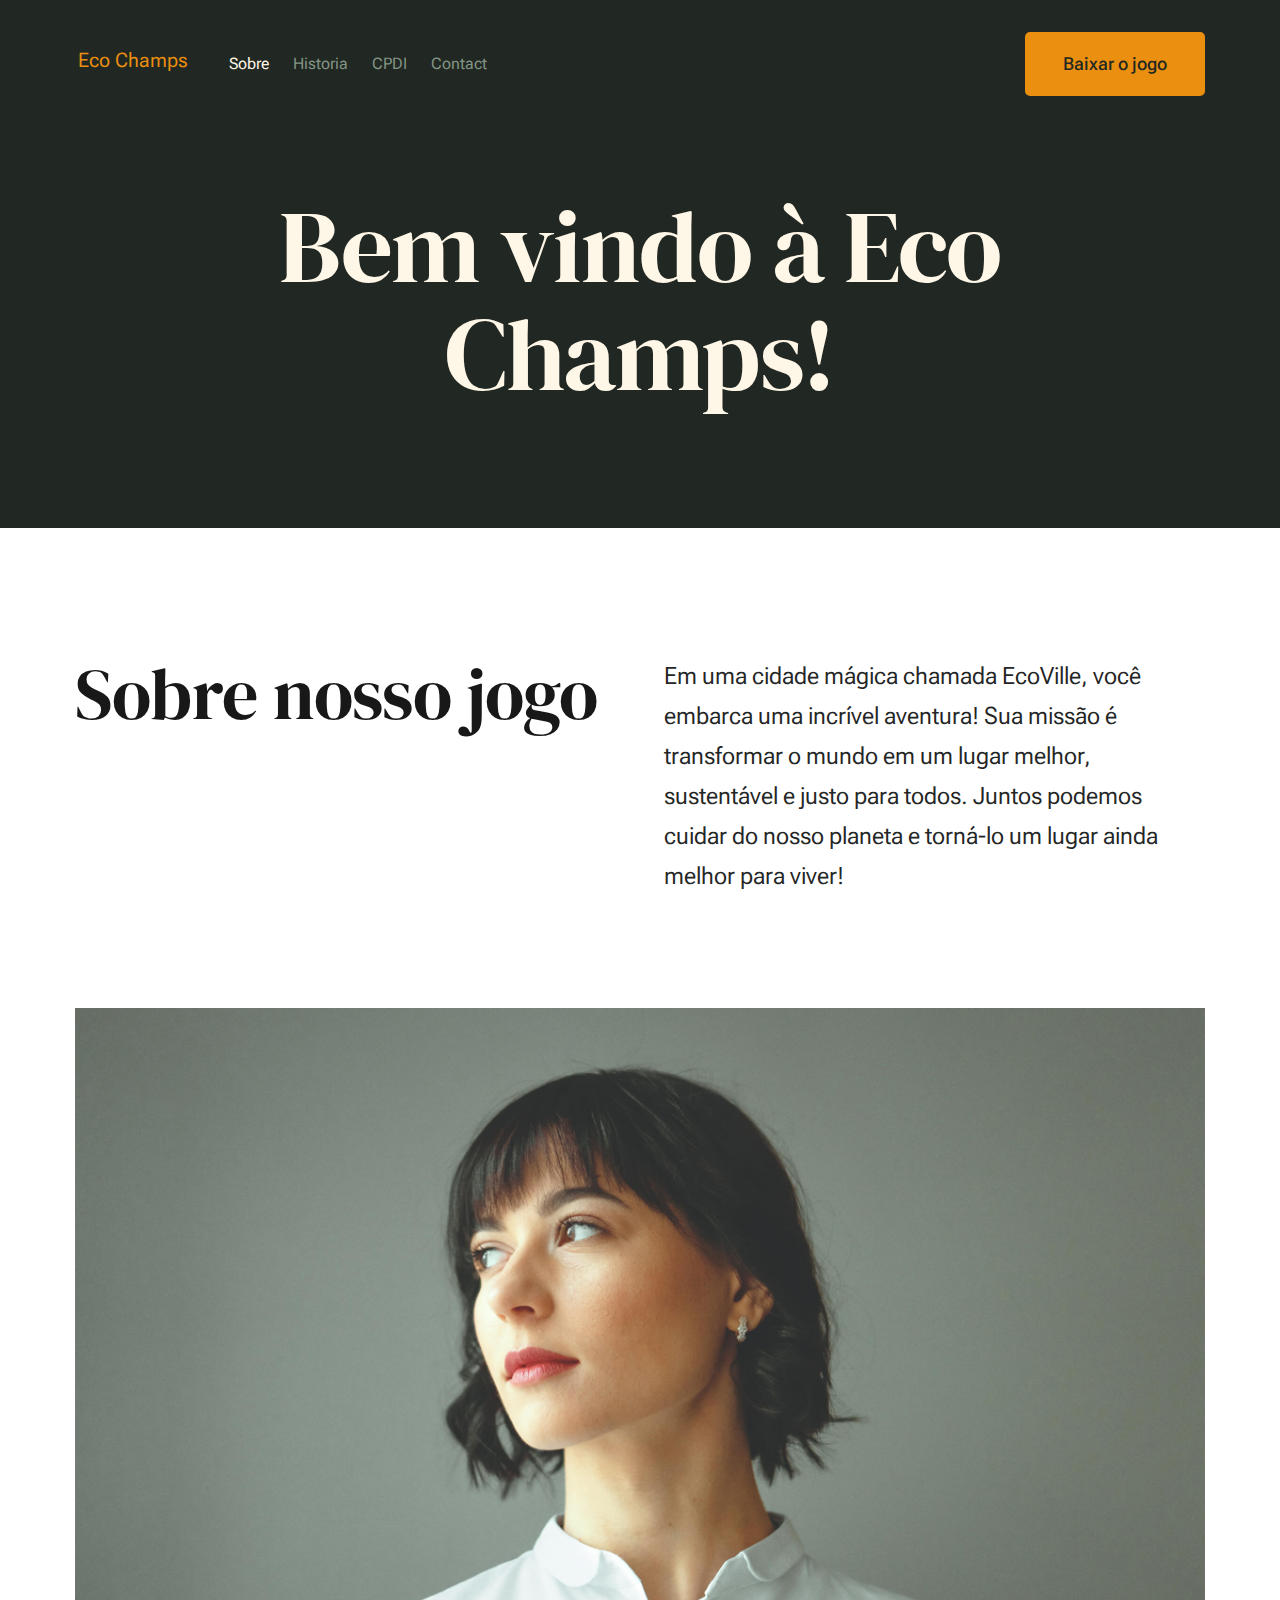
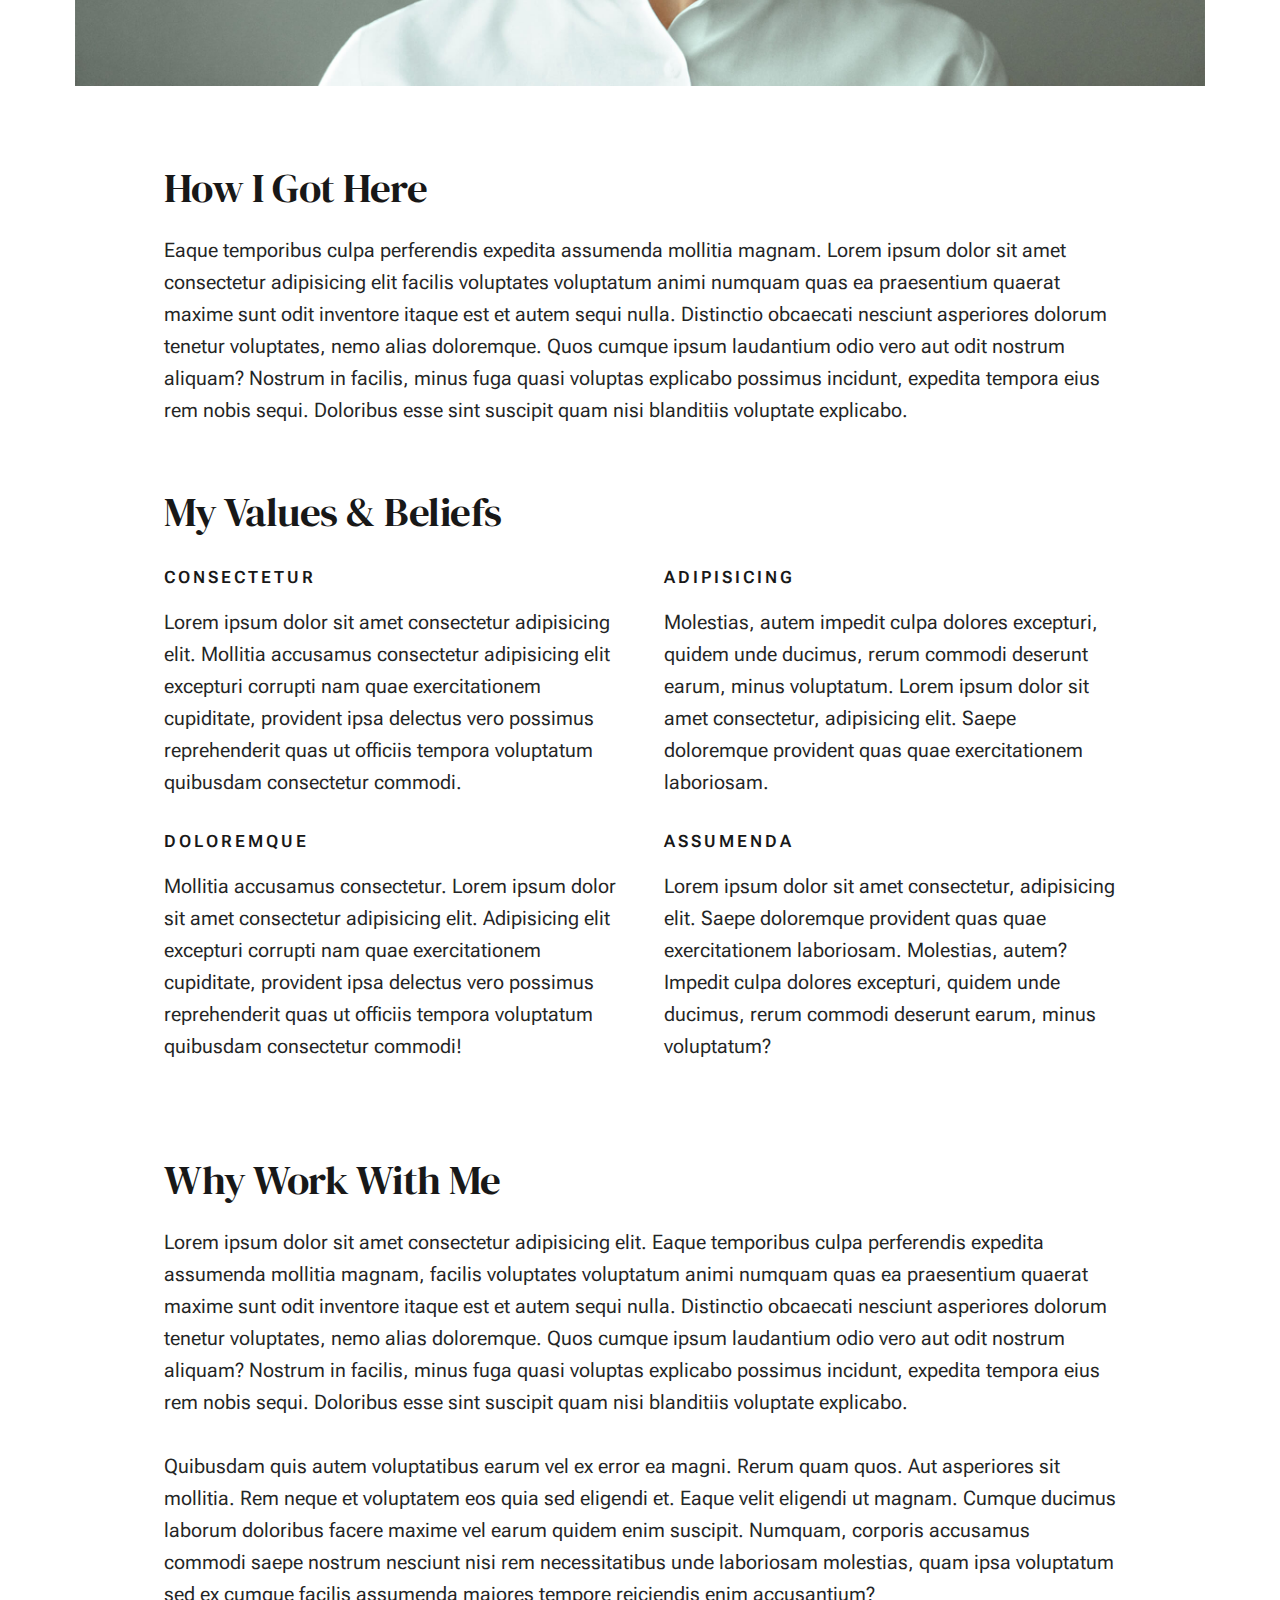
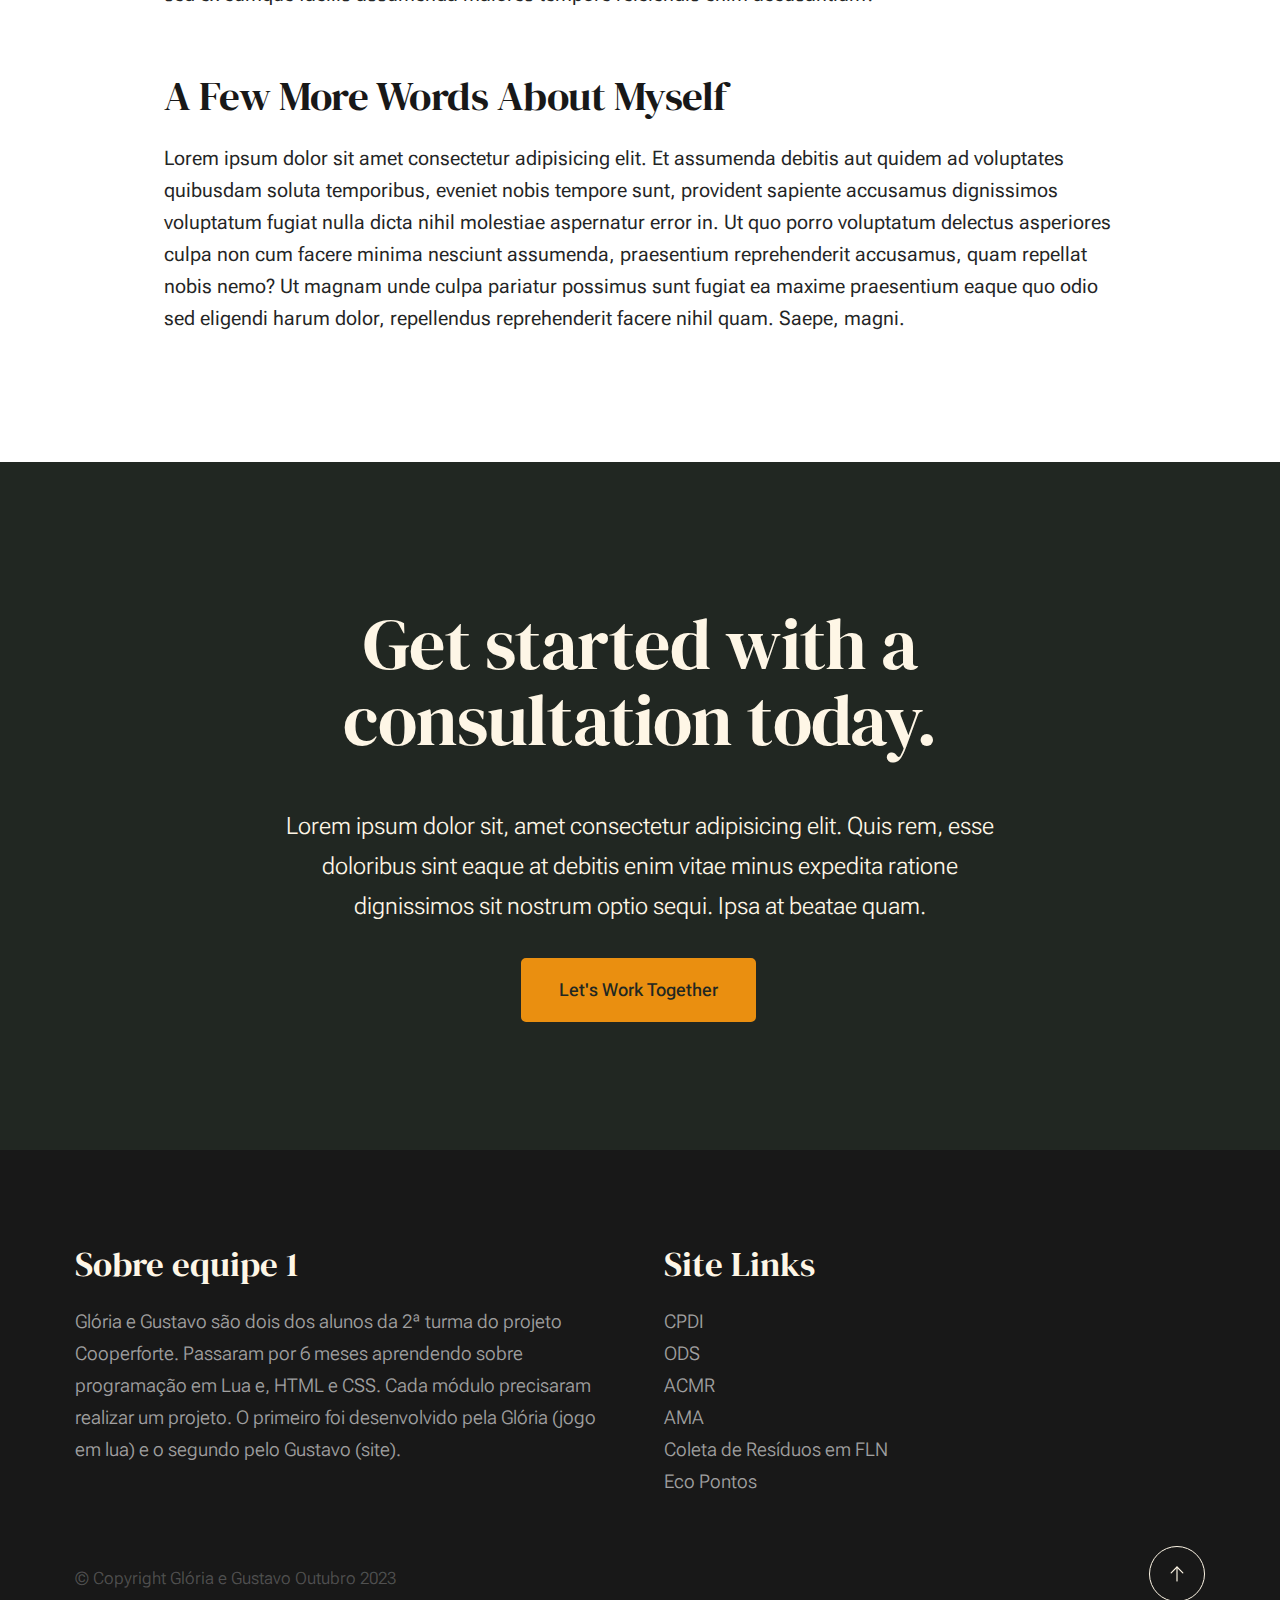
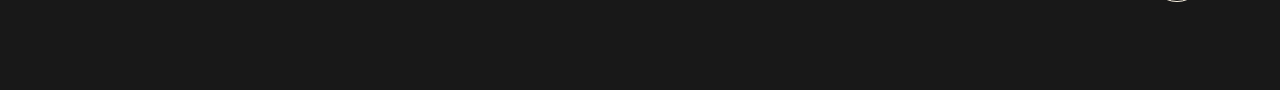
==== commit 7aeac0ae: "CPDI e Historia reciclagem" ====
--- a/about.html
+++ b/about.html
@@ -243,9 +243,20 @@
                 <div class="column xl-6 lg-6 md-12 s-footer__block s-footer__about">                    
                     <h3>Sobre equipe 1</h3>
                     <p>Glória e Gustavo são dois dos alunos da 2ª turma do projeto Cooperforte. Passaram por 6 meses 
-        aprendendo sobre programação em Lua e, HTML e CSS. Cada módulo precisaram realizar um projeto. O 
-        primeiro foi desenvolvido pela Glória (jogo em lua) e o segundo pelo Gustavo (site).</p>          
+       aprendendo sobre programação em Lua e, HTML e CSS. Cada módulo precisaram realizar um projeto. O 
+       primeiro foi desenvolvido pela Glória (jogo em lua) e o segundo pelo Gustavo (site).</p>               
                 </div>                
+                <div class="column xl-3 lg-6 md-12 s-footer__block s-footer__site-links">
+                    <h3>Site Links</h3>
+                    <ul class="link-list">
+                        <li><a href="https://cpdi.org.br/" target="_blank">CPDI</a></li>
+                        <li><a href="https://brasil.un.org/pt-br/sdgs" target="_blank">ODS</a></li>
+                        <li><a href="https://www.acmrreciclaveis.com.br/sobre-nos/" target="_blank">ACMR</a></li>
+                        <li><a href="https://amafloripa.com.br/zeladoriaPage#rede-social" target="_blank">AMA</a></li>
+                        <li><a href="https://www.pmf.sc.gov.br/servicos/index.php?pagina=servpagina&id=260" 
+                    target="_blank">Coleta de Resíduos em FLN</a></li>
+                        <li><a href="https://www.pmf.sc.gov.br/sistemas/comcap/ecopontos.php" target="_blank">Eco Pontos</a></li>
+                    </ul>
                 </div>
             </div>    
             
@@ -258,11 +269,11 @@
                 </div>
                 <div class="ss-go-top">
                     <a class="smoothscroll" title="Back to Top" href="#top">
-                        <svg xmlns="http://www.w3.org/2000/svg" viewBox="0 0 24 24" width="36" height="36" fill="none"
-        stroke="#ffffff" stroke-width="1" stroke-linecap="round" stroke-linejoin="round">&lt;!--!  
-        Atomicons Free 1.00 by @atisalab License - https://atomicons.com/license/ (Icons: CC BY 4.0) 
-        Copyright 2021 Atomicons --&gt;<polyline points="17 11 12 6 7 11"></polyline><line x1="12" y1=
-        x2="12" y2="6"></line></svg>
+                        <svg xmlns="http://www.w3.org/2000/svg" viewBox="0 0 24 24" width="36" height="36" fill="none" 
+       stroke="#ffffff" stroke-width="1" stroke-linecap="round" stroke-linejoin="round">&lt;!--!  
+       Atomicons Free 1.00 by @atisalab License - https://atomicons.com/license/ (Icons: CC BY 4.0) 
+       Copyright 2021 Atomicons --&gt;<polyline points="17 11 12 6 7 11"></polyline><line x1="12" y1="18" 
+       x2="12" y2="6"></line></svg>
                     </a>
                 </div> <!-- end ss-go-top -->
             </div>
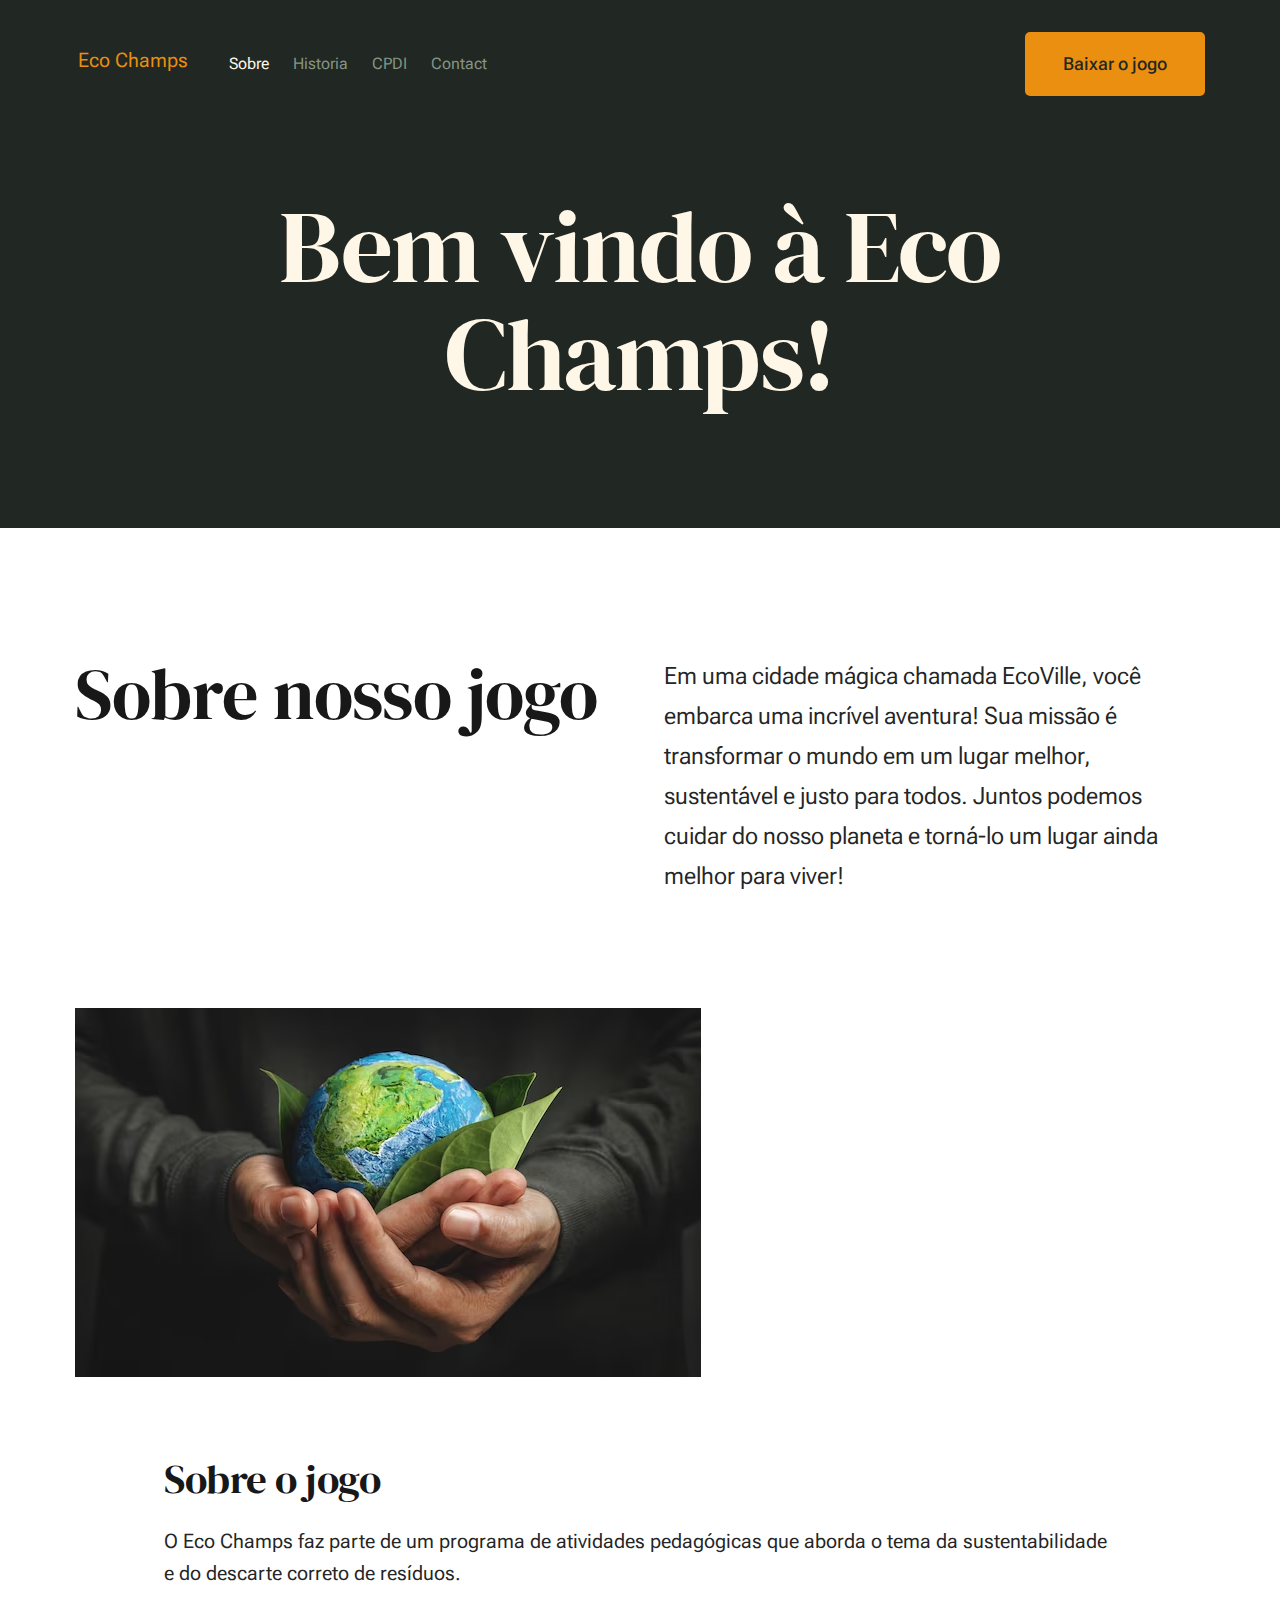
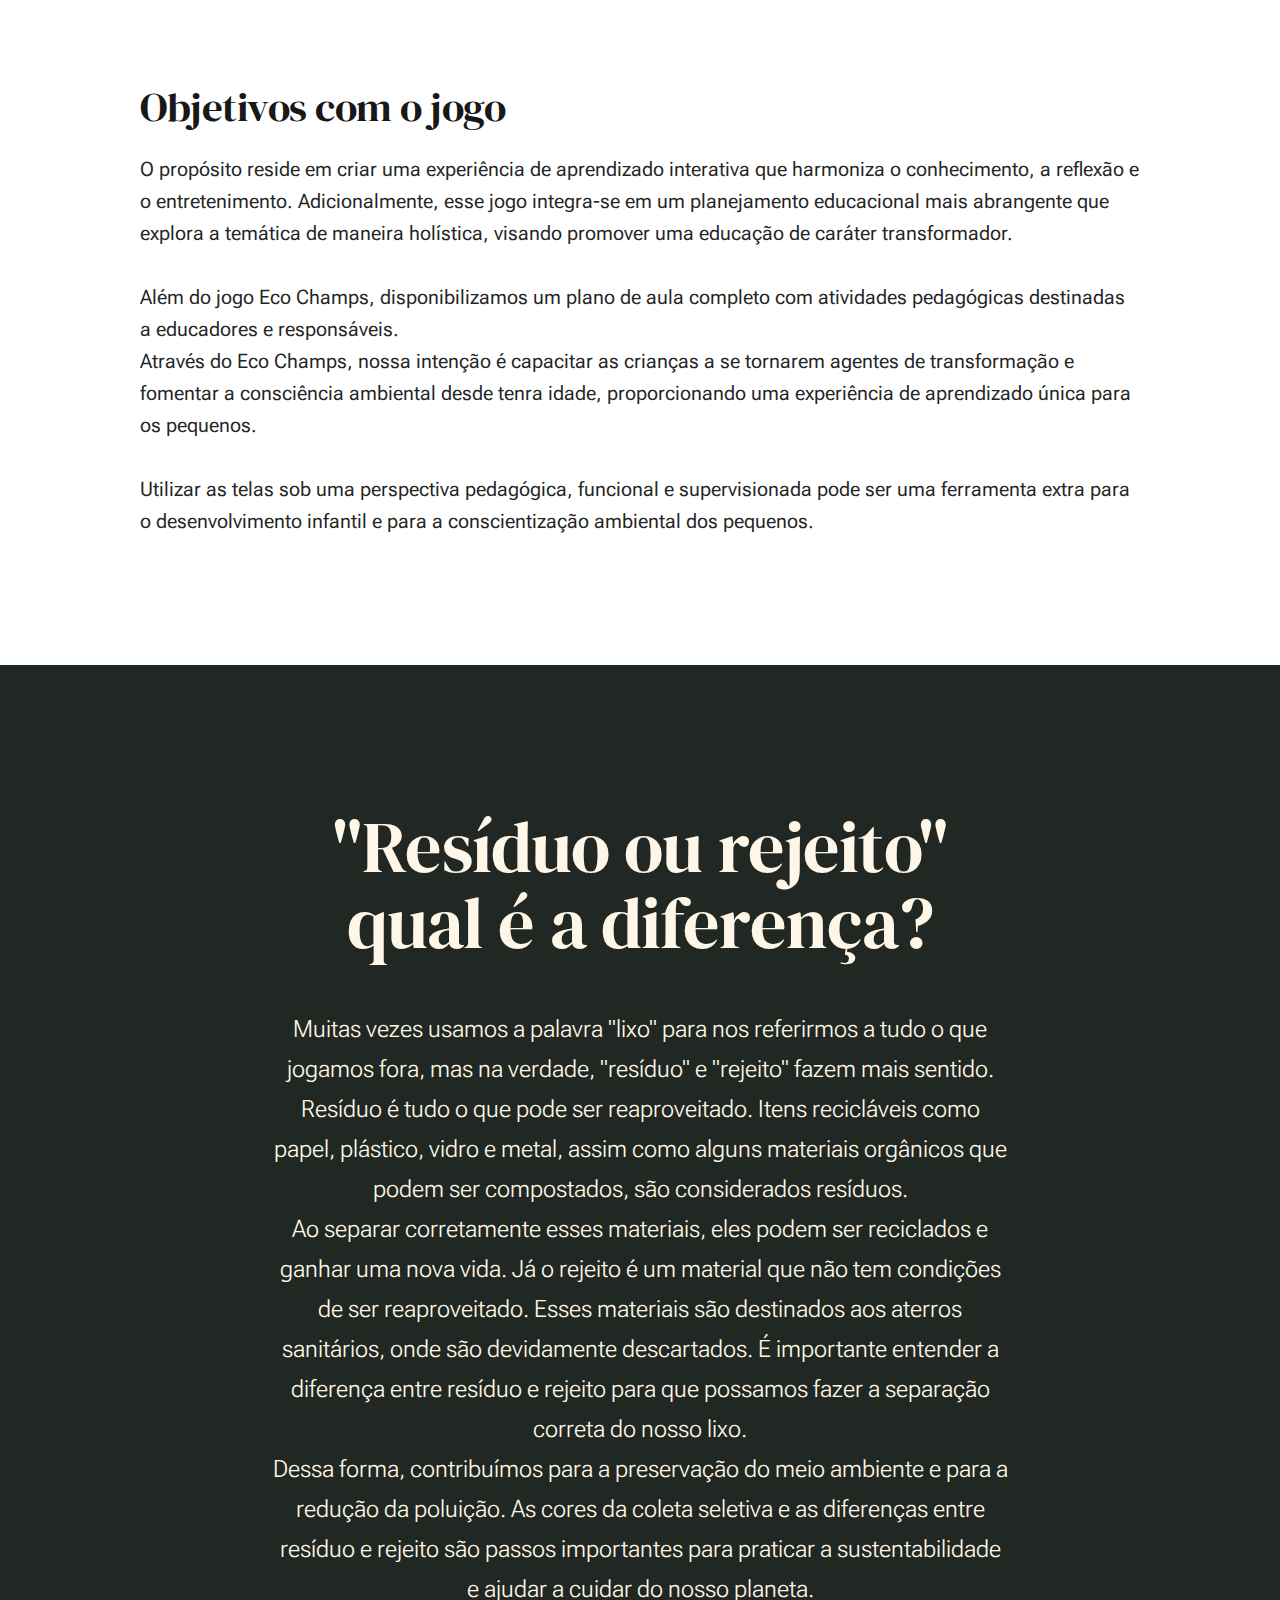
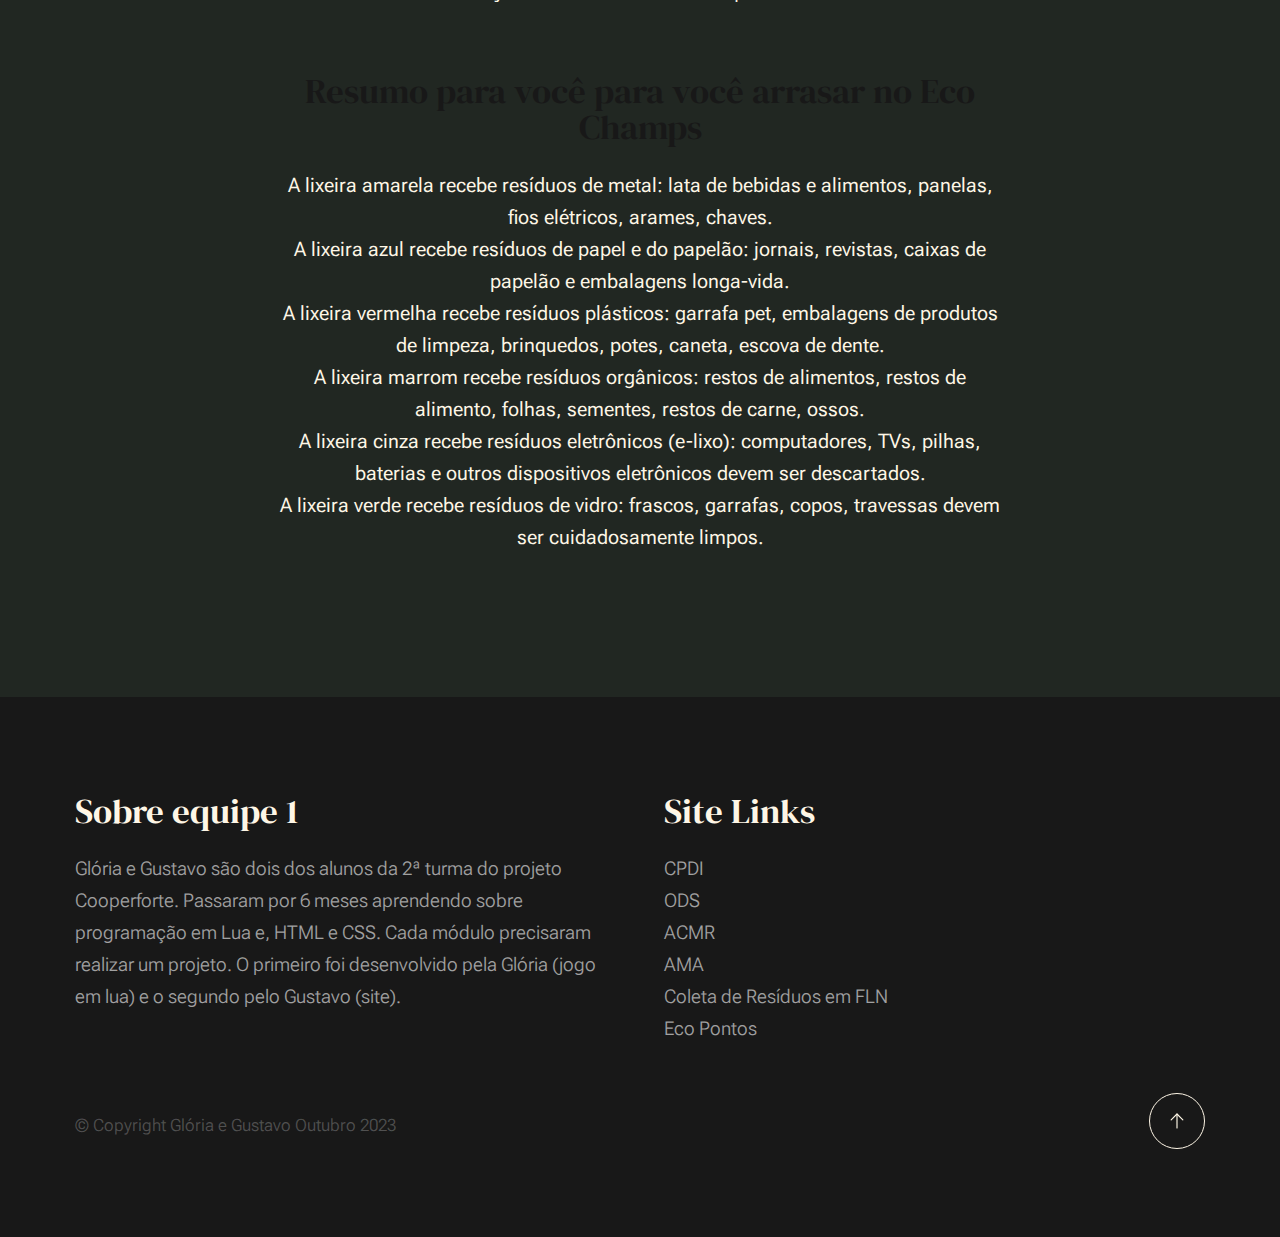
==== commit 32a8fe6f: "About e eco ville" ====
--- a/about.html
+++ b/about.html
@@ -118,10 +118,8 @@
                     <div class="row pagemedia">
                         <d class="column xl-12">
                             <figure class="page-media">                                
-                                <img src="images/thumbs/about/about-1200.jpg" 
-                                     srcset="images/thumbs/about/about-2400.jpg 2400w, 
-                                             images/thumbs/about/about-1200.jpg 1200w, 
-                                             images/thumbs/about/about-600.jpg 600w" sizes="(max-width: 2400px) 100vw, 2400px" alt="">
+                                <img src="images/earth.png"   
+                                      sizes="(max-width: 2400px) 100vw, 2400px" alt="">
                             </figure>
                         </d>
                     </div> <!-- end pagemedia -->
@@ -129,82 +127,24 @@
                     <div class="row width-narrower pagemain">
                         <div class="column xl-12"> 
 
-                            <h2>How I Got Here</h2>
-                            <p>
-                            Eaque temporibus culpa perferendis expedita assumenda mollitia magnam. Lorem ipsum dolor sit amet consectetur adipisicing elit
-                            facilis voluptates voluptatum animi numquam quas ea praesentium quaerat maxime sunt odit inventore itaque est et autem sequi nulla. 
-                            Distinctio obcaecati nesciunt asperiores dolorum tenetur voluptates, nemo alias doloremque. Quos cumque ipsum laudantium odio vero 
-                            aut odit nostrum aliquam? Nostrum in facilis, minus fuga quasi voluptas explicabo possimus incidunt, expedita tempora eius rem nobis sequi. 
-                            Doloribus esse sint suscipit quam nisi blanditiis voluptate explicabo.
-                            </p>
-
-                            <h2 class="u-add-bottom">My Values & Beliefs</h2>
-
-                            <div class="grid-list-items list-items">
-                                <div class="grid-list-items__item list-items__item u-remove-bottom">
-                                    <div class="list-items__item-header">
-                                        <h6 class="list-items__item-small-title">Consectetur</h6>
-                                    </div>
-                                    <p>
-                                    Lorem ipsum dolor sit amet consectetur adipisicing elit. Mollitia accusamus consectetur adipisicing elit excepturi corrupti 
-                                    nam quae exercitationem cupiditate, provident ipsa delectus vero possimus reprehenderit quas ut officiis tempora voluptatum 
-                                    quibusdam consectetur commodi.
-                                    </p>
-                                </div>
-                                <div class="grid-list-items__item list-items__item u-remove-bottom">
-                                    <div class="list-items__item-header">
-                                        <h6 class="list-items__item-small-title">Adipisicing</h6>
-                                    </div>
-                                    <p> 
-                                    Molestias, autem impedit culpa dolores excepturi, quidem unde ducimus, rerum commodi deserunt earum, minus voluptatum.
-                                    Lorem ipsum dolor sit amet consectetur, adipisicing elit. Saepe doloremque provident quas quae exercitationem laboriosam.
-                                    </p>
-                                </div>
-                                <div class="grid-list-items__item list-items__item u-remove-bottom">
-                                    <div class="list-items__item-header">
-                                        <h6 class="list-items__item-small-title">Doloremque</h6>
-                                    </div>
-                                    <p>
-                                    Mollitia accusamus consectetur. Lorem ipsum dolor sit amet consectetur adipisicing elit. Adipisicing elit excepturi corrupti 
-                                    nam quae exercitationem cupiditate, provident ipsa delectus vero possimus reprehenderit quas ut officiis tempora voluptatum 
-                                    quibusdam consectetur commodi!
-                                    </p>
-                                </div>
-                                <div class="grid-list-items__item list-items__item u-remove-bottom">
-                                    <div class="list-items__item-header">
-                                        <h6 class="list-items__item-small-title">Assumenda</h6>
-                                    </div>
-                                    <p>
-                                    Lorem ipsum dolor sit amet consectetur, adipisicing elit. Saepe doloremque provident quas quae exercitationem laboriosam. 
-                                    Molestias, autem? Impedit culpa dolores excepturi, quidem unde ducimus, rerum commodi deserunt earum, minus voluptatum?
-                                    </p>
-                                </div>
+                            <h2>Sobre o jogo</h2>
+                            <p>O Eco Champs faz parte de um programa de atividades pedagógicas que aborda o tema da sustentabilidade e do descarte correto de resíduos.</p>
                             </div> <!--grid-list-items -->
 
-                            <h2>Why Work With Me</h2>
-                            <p>
-                            Lorem ipsum dolor sit amet consectetur adipisicing elit. Eaque temporibus culpa perferendis expedita assumenda mollitia magnam, 
-                            facilis voluptates voluptatum animi numquam quas ea praesentium quaerat maxime sunt odit inventore itaque est et autem sequi nulla. 
-                            Distinctio obcaecati nesciunt asperiores dolorum tenetur voluptates, nemo alias doloremque. Quos cumque ipsum laudantium odio vero aut 
-                            odit nostrum aliquam? Nostrum in facilis, minus fuga quasi voluptas explicabo possimus incidunt, expedita tempora eius rem nobis sequi. 
-                            Doloribus esse sint suscipit quam nisi blanditiis voluptate explicabo.
-                            </p>
-
-                            <p>
-                            Quibusdam quis autem voluptatibus earum vel ex error ea magni. Rerum quam quos. Aut asperiores sit mollitia. Rem neque et voluptatem 
-                            eos quia sed eligendi et. Eaque velit eligendi ut magnam. Cumque ducimus laborum doloribus facere maxime vel earum quidem enim suscipit. 
-                            Numquam, corporis accusamus commodi saepe nostrum nesciunt nisi rem necessitatibus unde laboriosam molestias, quam ipsa voluptatum sed 
-                            ex cumque facilis assumenda maiores tempore reiciendis enim accusantium?
-                            </p>                   
-
-                            <h2>A Few More Words About Myself</h2>
-                            <p>
-                            Lorem ipsum dolor sit amet consectetur adipisicing elit. Et assumenda debitis aut quidem ad voluptates quibusdam soluta temporibus, 
-                            eveniet nobis tempore sunt, provident sapiente accusamus dignissimos voluptatum fugiat nulla dicta nihil molestiae aspernatur error in. 
-                            Ut quo porro voluptatum delectus asperiores culpa non cum facere minima nesciunt assumenda, praesentium reprehenderit accusamus, quam 
-                            repellat nobis nemo? Ut magnam unde culpa pariatur possimus sunt fugiat ea maxime praesentium eaque quo odio sed eligendi harum dolor, 
-                            repellendus reprehenderit facere nihil quam. Saepe, magni.
-                            </p>
+                            <h2>Objetivos com o jogo</h2>
+                            <p>O propósito reside em criar uma experiência de aprendizado interativa que harmoniza 
+                                o conhecimento, a reflexão e o entretenimento. Adicionalmente, esse jogo integra-se em 
+                                um planejamento educacional mais abrangente que explora a temática de maneira 
+                                holística, visando promover uma educação de caráter transformador.</p>
+
+                                <p> Além do jogo Eco Champs, disponibilizamos um plano de aula completo com atividades 
+                                    pedagógicas destinadas a educadores e responsáveis.<br/>
+                                    
+                                    Através do Eco Champs, nossa intenção é capacitar as crianças a se tornarem 
+                                    agentes de transformação e fomentar a consciência ambiental desde tenra idade, 
+                                    proporcionando uma experiência de aprendizado única para os pequenos.</p>
+
+                            <p>Utilizar as telas sob uma perspectiva pedagógica, funcional e supervisionada pode ser uma ferramenta extra para o desenvolvimento infantil e para a conscientização ambiental dos pequenos.</p>
 
                         </div> <!-- end grid-block-->
                     </div> <!-- end pagemain -->
@@ -221,13 +161,21 @@
                 <div class="column xl-8 lg-12">
 
                     <div class="s-cta__content">
-                        <h2 class="text-display-title">
-                        Get started with a consultation today.
-                        </h2>
+                        <h3 class="text-display-title">
+                            "Resíduo ou rejeito" qual é a diferença?
+                        </h3>
                         <p class="lead">
-                        Lorem ipsum dolor sit, amet consectetur adipisicing elit. Quis rem, esse doloribus sint eaque at debitis enim vitae minus expedita ratione dignissimos sit nostrum optio sequi. Ipsa at beatae quam.
+                            Muitas vezes usamos a palavra "lixo" para nos referirmos a tudo o que jogamos fora, mas na verdade, "resíduo" e "rejeito" fazem mais sentido. Resíduo é tudo o que pode ser reaproveitado. Itens recicláveis como papel, plástico, vidro e metal, assim como alguns materiais orgânicos que podem ser compostados, são considerados resíduos.<br/>
+                            Ao separar corretamente esses materiais, eles podem ser reciclados e ganhar uma nova vida. Já o rejeito é um material que                           não tem condições de ser reaproveitado. Esses materiais são destinados aos aterros sanitários, onde são devidamente                         descartados. É importante entender a diferença entre resíduo e rejeito para que possamos fazer a separação correta do                           nosso lixo.<br/>
+                            Dessa forma, contribuímos para a preservação do meio ambiente e para a redução da poluição. As cores da coleta seletiva e                           as diferenças entre resíduo e rejeito são passos importantes para praticar a sustentabilidade e ajudar a cuidar do nosso                        planeta.
                         </p>
-                        <a href="contact.html" class="btn btn--primary">Let's Work Together</a>
+                        <h3>Resumo para você para você arrasar no Eco Champs</h3>
+                        <p>A lixeira amarela recebe resíduos de metal: lata de bebidas e alimentos, panelas, fios elétricos, arames, chaves.<br/>
+                            A lixeira azul recebe resíduos de papel e do papelão: jornais, revistas, caixas de papelão e embalagens longa-vida.<br/>
+                            A lixeira vermelha recebe resíduos plásticos: garrafa pet, embalagens de produtos de limpeza, brinquedos, potes, caneta, escova de dente.<br/>
+                            A lixeira marrom recebe resíduos orgânicos: restos de alimentos, restos de alimento, folhas, sementes, restos de carne, ossos.<br/>
+                            A lixeira cinza recebe resíduos eletrônicos (e-lixo): computadores, TVs, pilhas, baterias e outros dispositivos eletrônicos devem ser descartados.<br/>
+                            A lixeira verde recebe resíduos de vidro: frascos, garrafas, copos, travessas devem ser cuidadosamente limpos.</p>
                     </div>
 
                 </div>
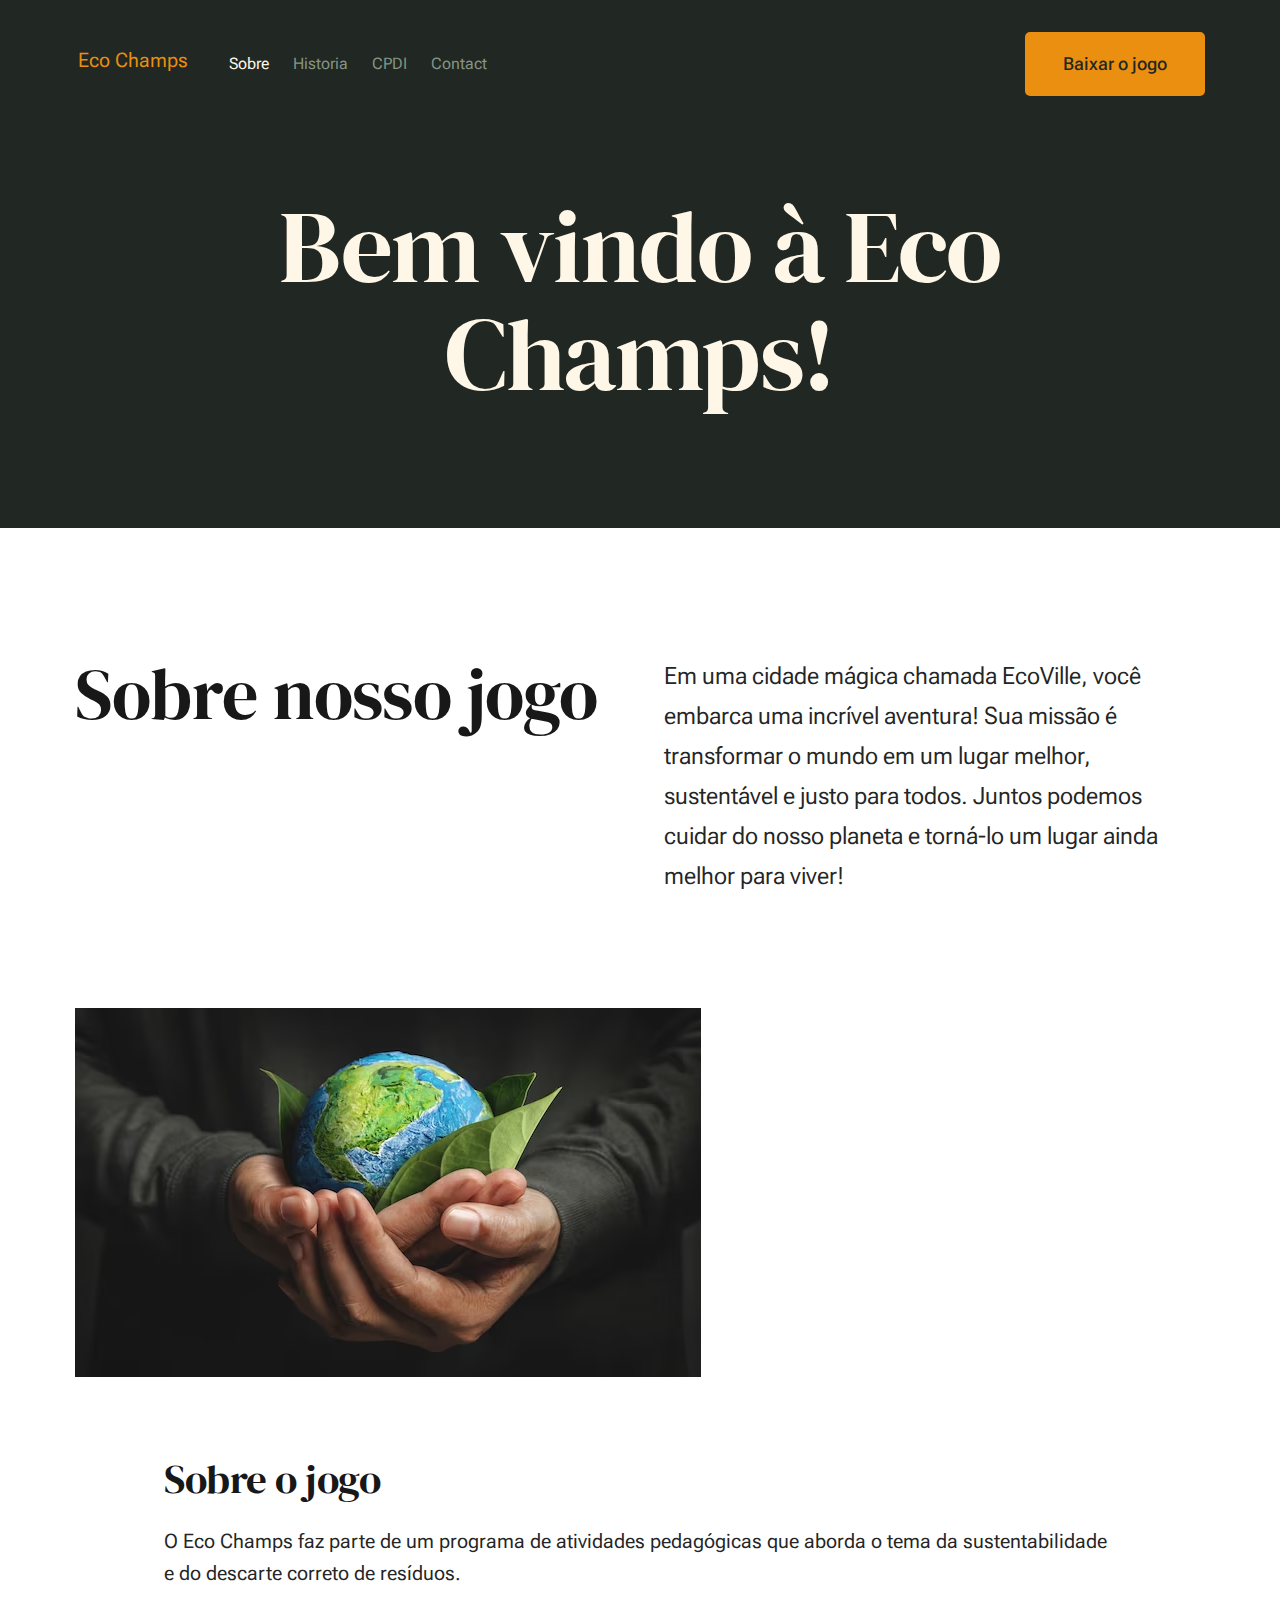
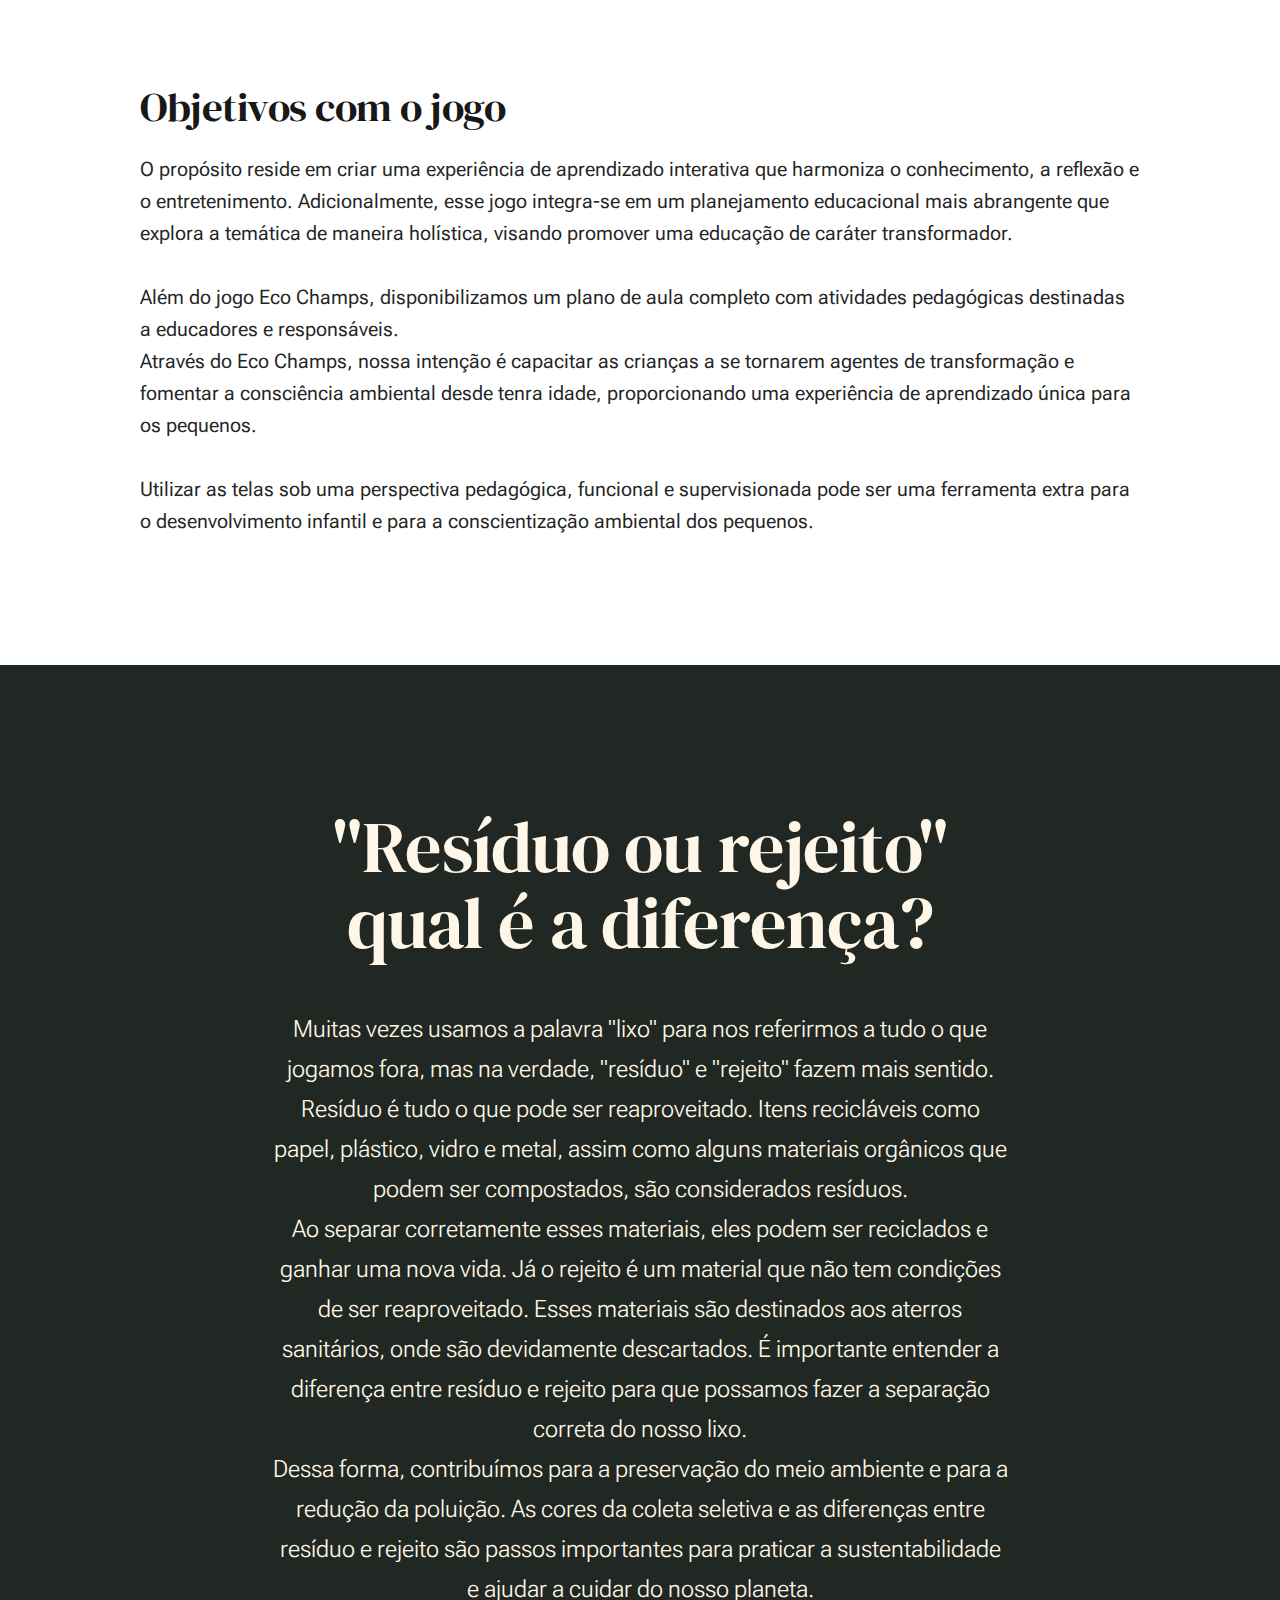
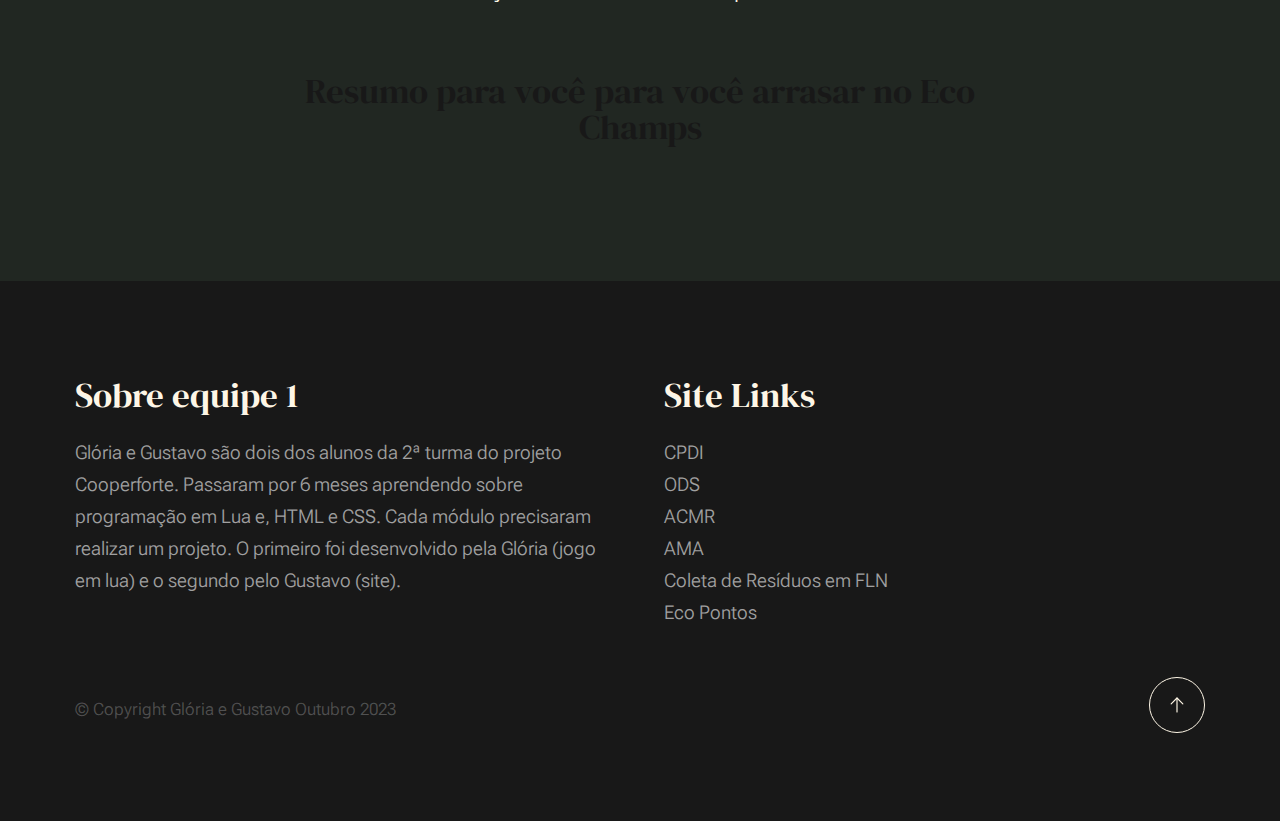
==== commit 9bf0534b: "video" ====
--- a/about.html
+++ b/about.html
@@ -170,12 +170,12 @@
                             Dessa forma, contribuímos para a preservação do meio ambiente e para a redução da poluição. As cores da coleta seletiva e                           as diferenças entre resíduo e rejeito são passos importantes para praticar a sustentabilidade e ajudar a cuidar do nosso                        planeta.
                         </p>
                         <h3>Resumo para você para você arrasar no Eco Champs</h3>
-                        <p>A lixeira amarela recebe resíduos de metal: lata de bebidas e alimentos, panelas, fios elétricos, arames, chaves.<br/>
-                            A lixeira azul recebe resíduos de papel e do papelão: jornais, revistas, caixas de papelão e embalagens longa-vida.<br/>
-                            A lixeira vermelha recebe resíduos plásticos: garrafa pet, embalagens de produtos de limpeza, brinquedos, potes, caneta, escova de dente.<br/>
-                            A lixeira marrom recebe resíduos orgânicos: restos de alimentos, restos de alimento, folhas, sementes, restos de carne, ossos.<br/>
-                            A lixeira cinza recebe resíduos eletrônicos (e-lixo): computadores, TVs, pilhas, baterias e outros dispositivos eletrônicos devem ser descartados.<br/>
-                            A lixeira verde recebe resíduos de vidro: frascos, garrafas, copos, travessas devem ser cuidadosamente limpos.</p>
+                       
+                       
+                        
+                       
+                       
+                       
                     </div>
 
                 </div>
--- a/css/styles.css
+++ b/css/styles.css
@@ -4509,6 +4509,9 @@
 	margin-bottom: var(--vspace-2_5);
 }
 
+.como-jogar{
+	text-align: center;
+}
 .entry__media .featured-image {
 	margin: 0;
 }
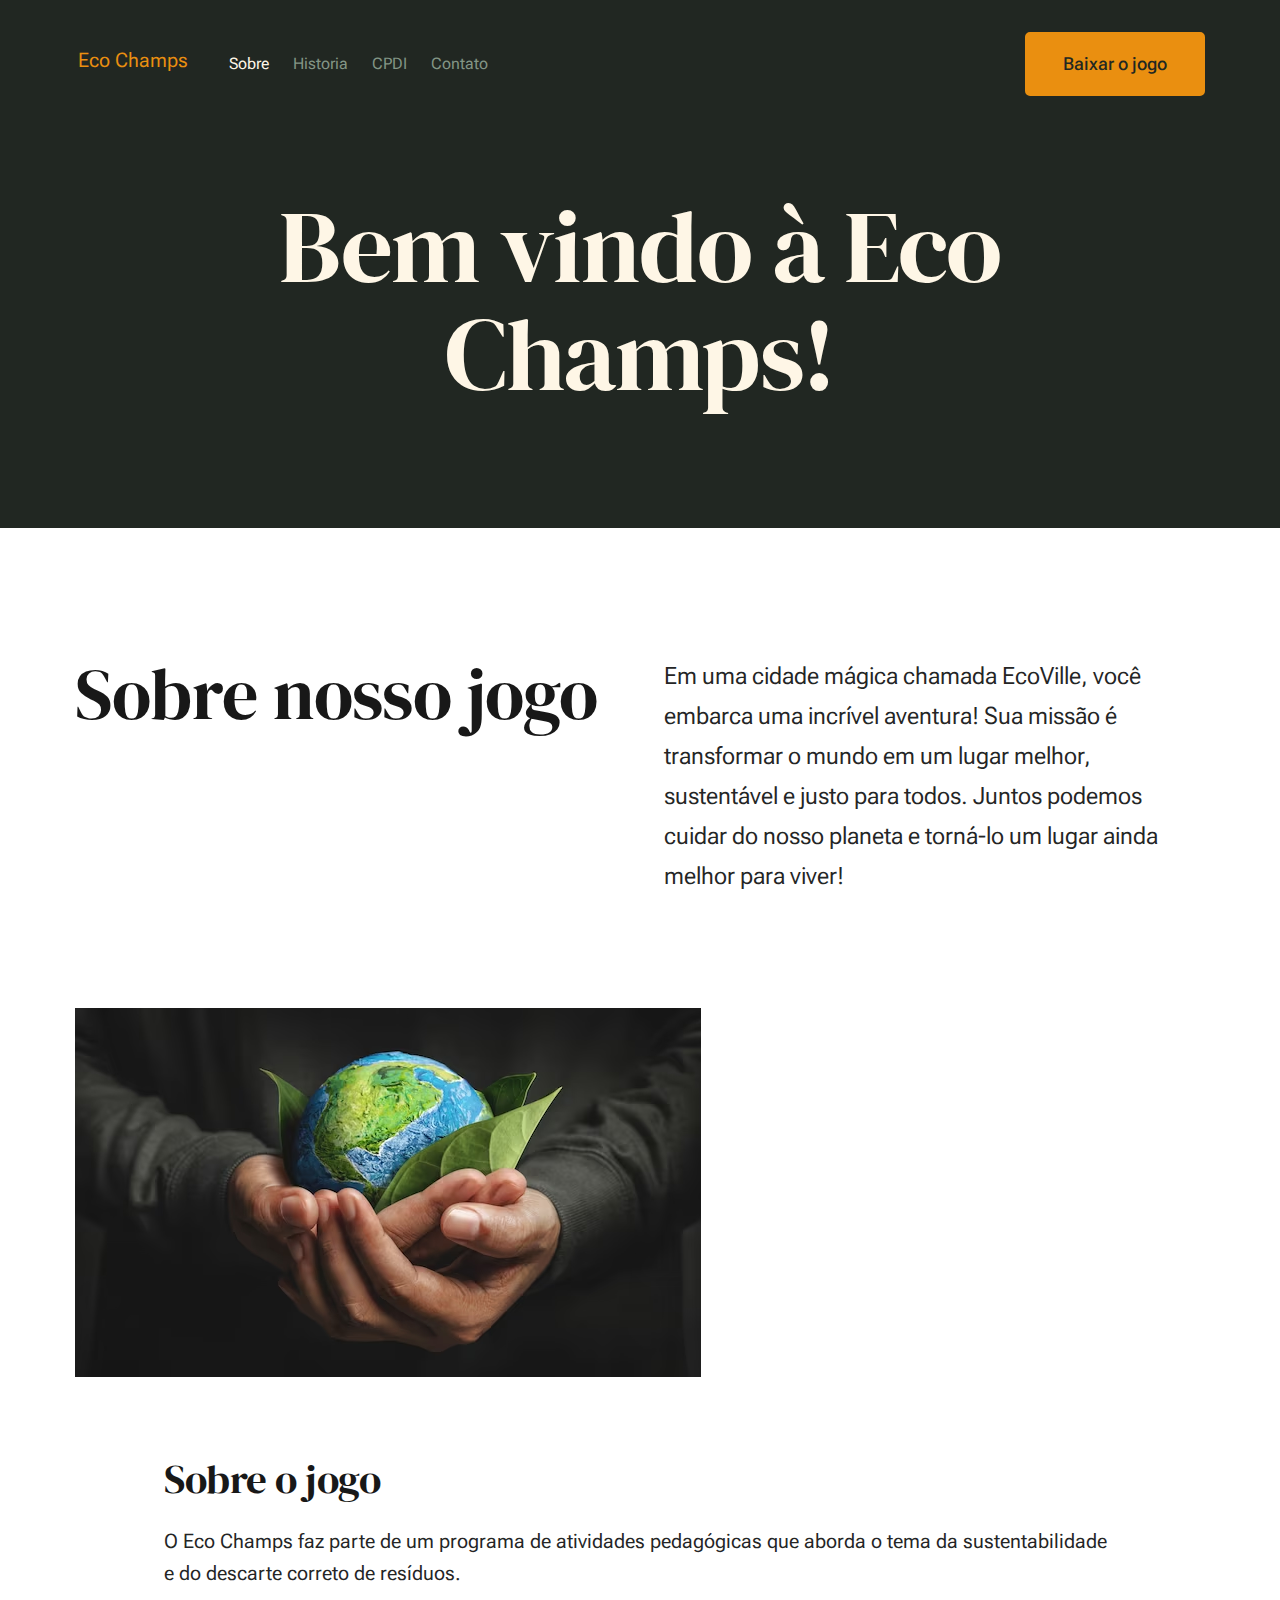
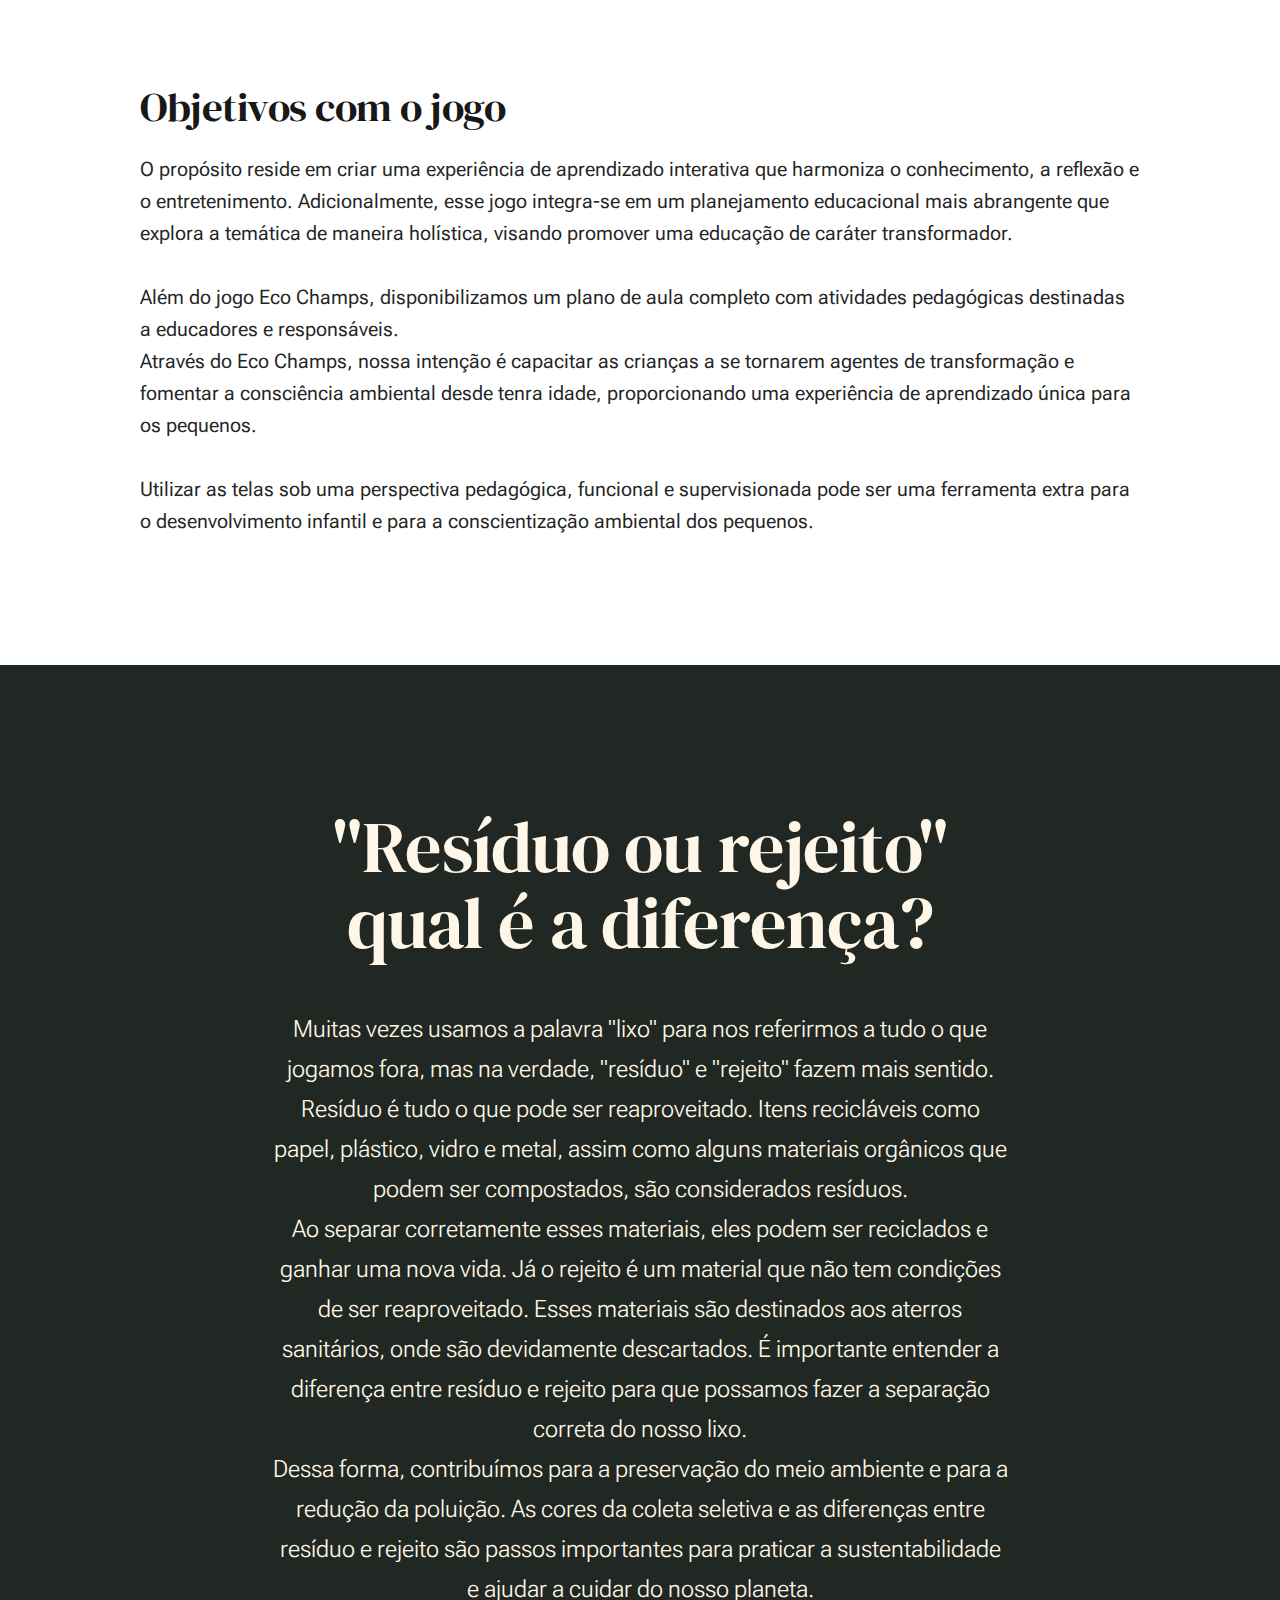
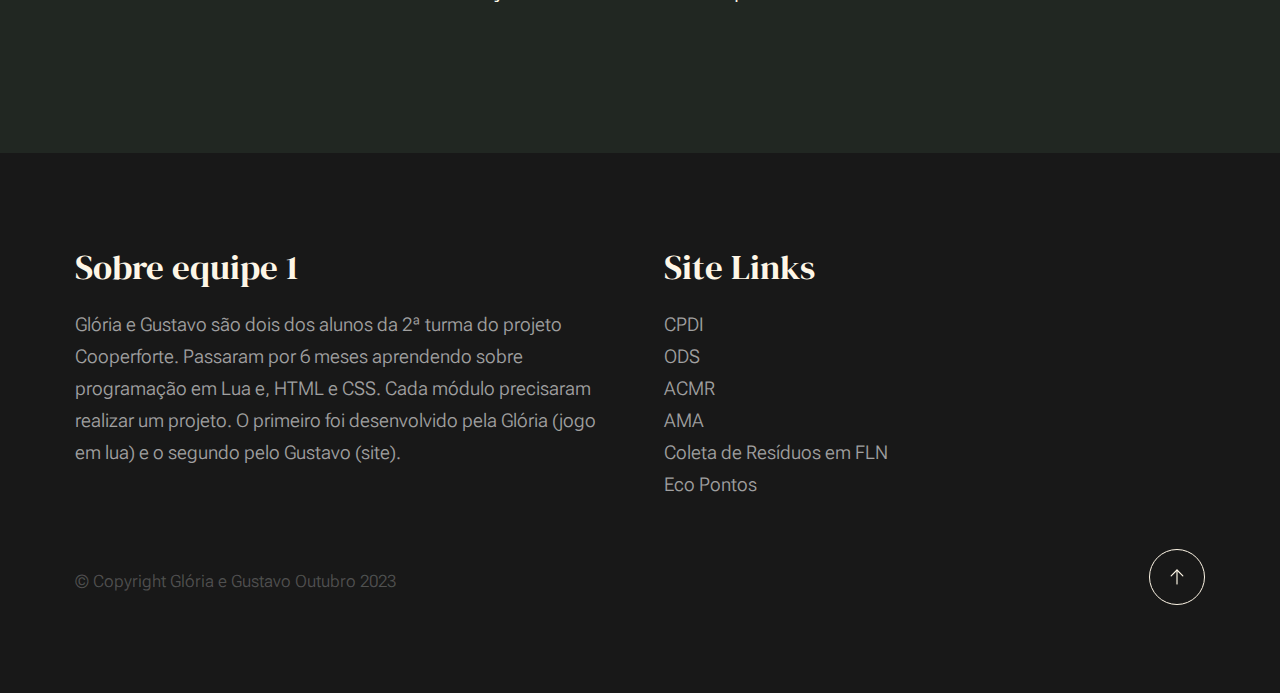
==== commit 6a09bd06: "Ing para PT-br" ====
--- a/about.html
+++ b/about.html
@@ -69,7 +69,7 @@
                         <li class="current"><a href="about.html">Sobre</a></li>
                         <li><a href="historia.html">Historia</a></li>
                         <li><a href="cpdi.html">CPDI</a></li>
-                        <li><a href="contact.html">Contact</a></li>
+                        <li><a href="contact.html">Contato</a></li>
                     </ul> <!-- s-header__menu-links -->
 
                     <div class="s-header__contact">
@@ -168,10 +168,7 @@
                             Muitas vezes usamos a palavra "lixo" para nos referirmos a tudo o que jogamos fora, mas na verdade, "resíduo" e "rejeito" fazem mais sentido. Resíduo é tudo o que pode ser reaproveitado. Itens recicláveis como papel, plástico, vidro e metal, assim como alguns materiais orgânicos que podem ser compostados, são considerados resíduos.<br/>
                             Ao separar corretamente esses materiais, eles podem ser reciclados e ganhar uma nova vida. Já o rejeito é um material que                           não tem condições de ser reaproveitado. Esses materiais são destinados aos aterros sanitários, onde são devidamente                         descartados. É importante entender a diferença entre resíduo e rejeito para que possamos fazer a separação correta do                           nosso lixo.<br/>
                             Dessa forma, contribuímos para a preservação do meio ambiente e para a redução da poluição. As cores da coleta seletiva e                           as diferenças entre resíduo e rejeito são passos importantes para praticar a sustentabilidade e ajudar a cuidar do nosso                        planeta.
-                        </p>
-                        <h3>Resumo para você para você arrasar no Eco Champs</h3>
-                       
-                       
+                        </p>            
                         
                        
                        
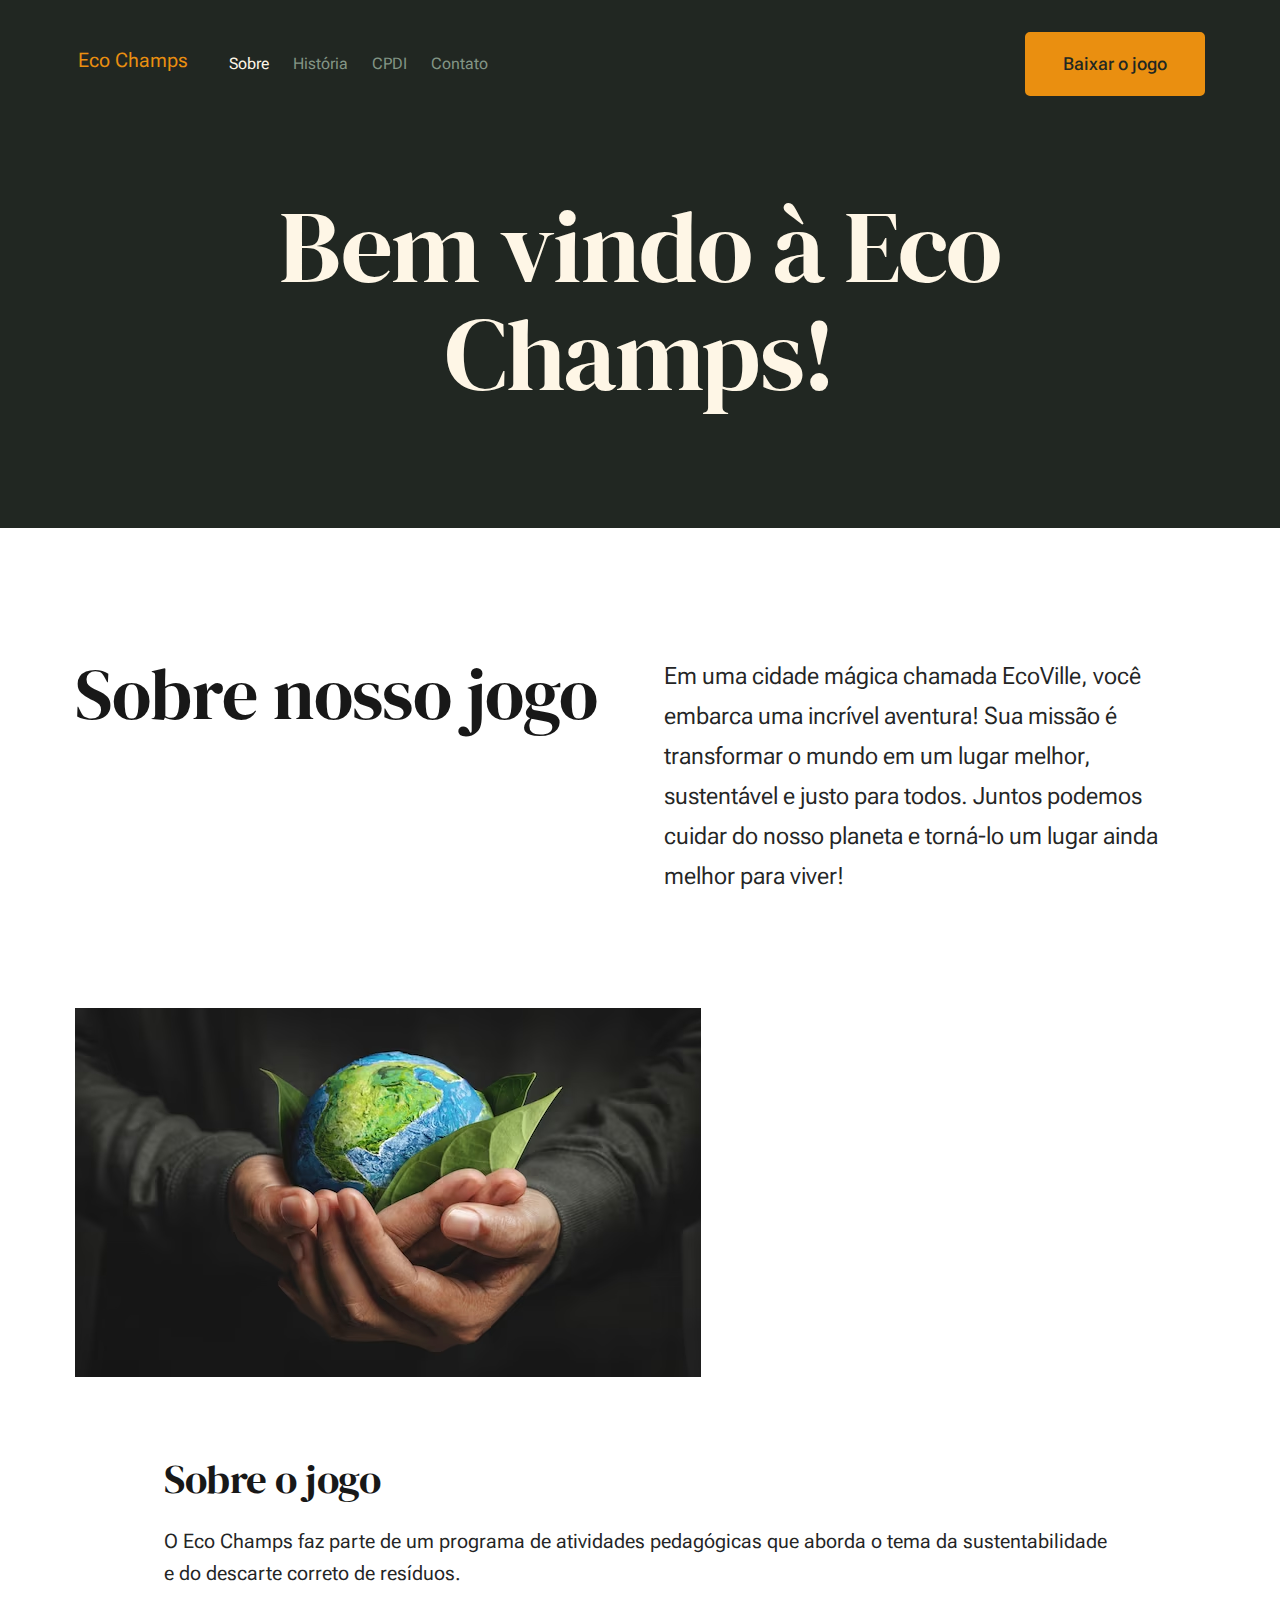
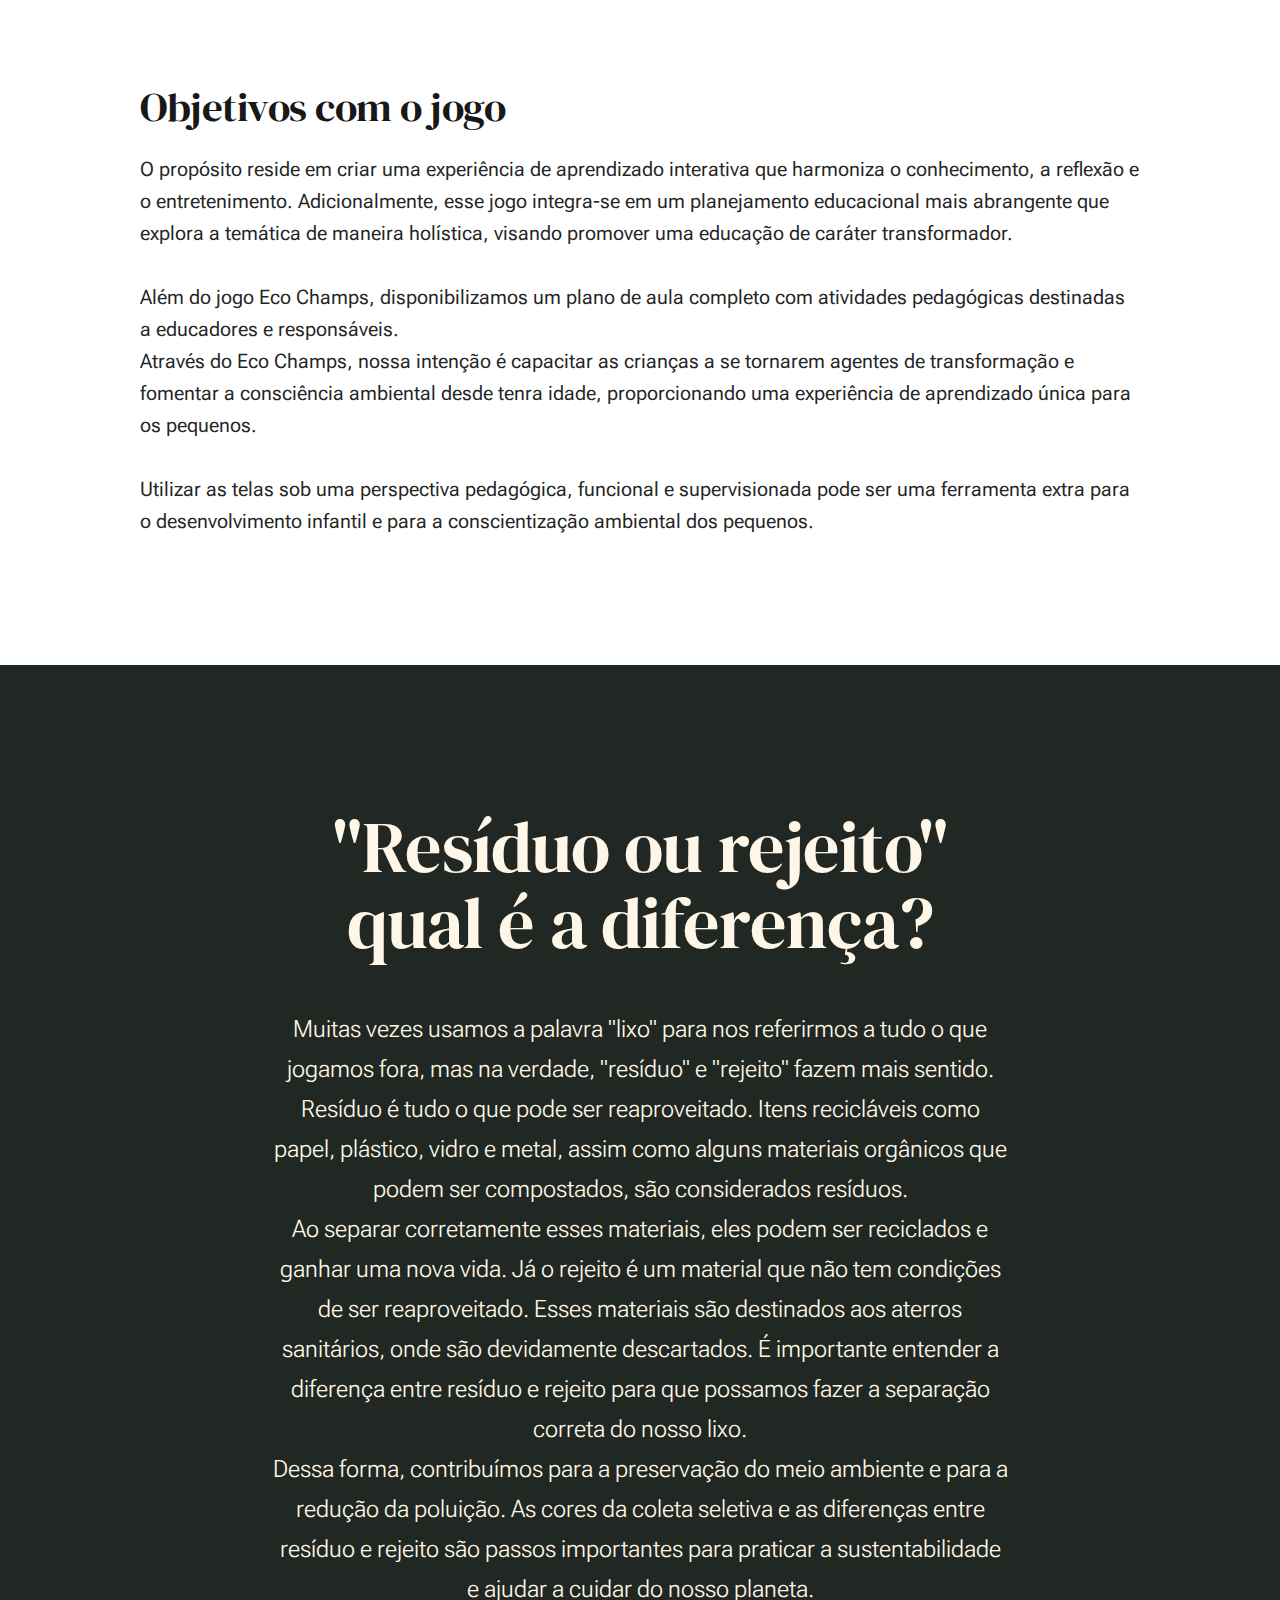
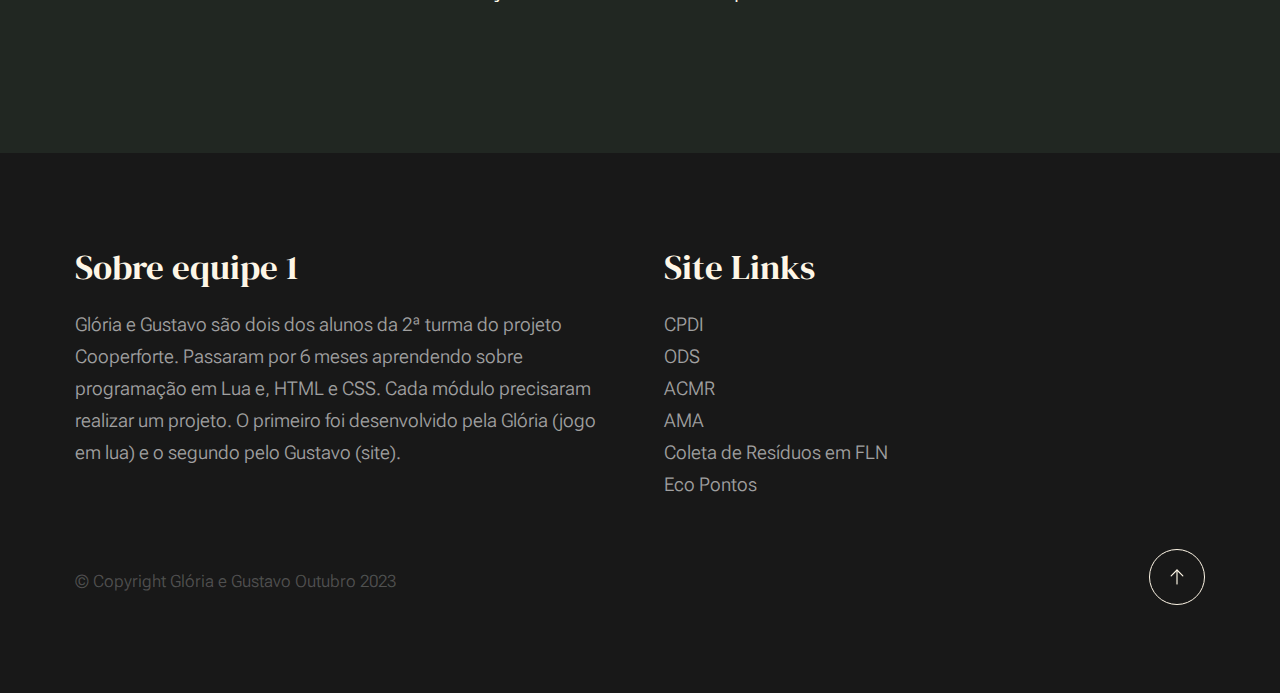
==== commit 209d010e: "correções" ====
--- a/about.html
+++ b/about.html
@@ -67,7 +67,7 @@
     
                     <ul class="s-header__menu-links">
                         <li class="current"><a href="about.html">Sobre</a></li>
-                        <li><a href="historia.html">Historia</a></li>
+                        <li><a href="historia.html">História</a></li>
                         <li><a href="cpdi.html">CPDI</a></li>
                         <li><a href="contact.html">Contato</a></li>
                     </ul> <!-- s-header__menu-links -->
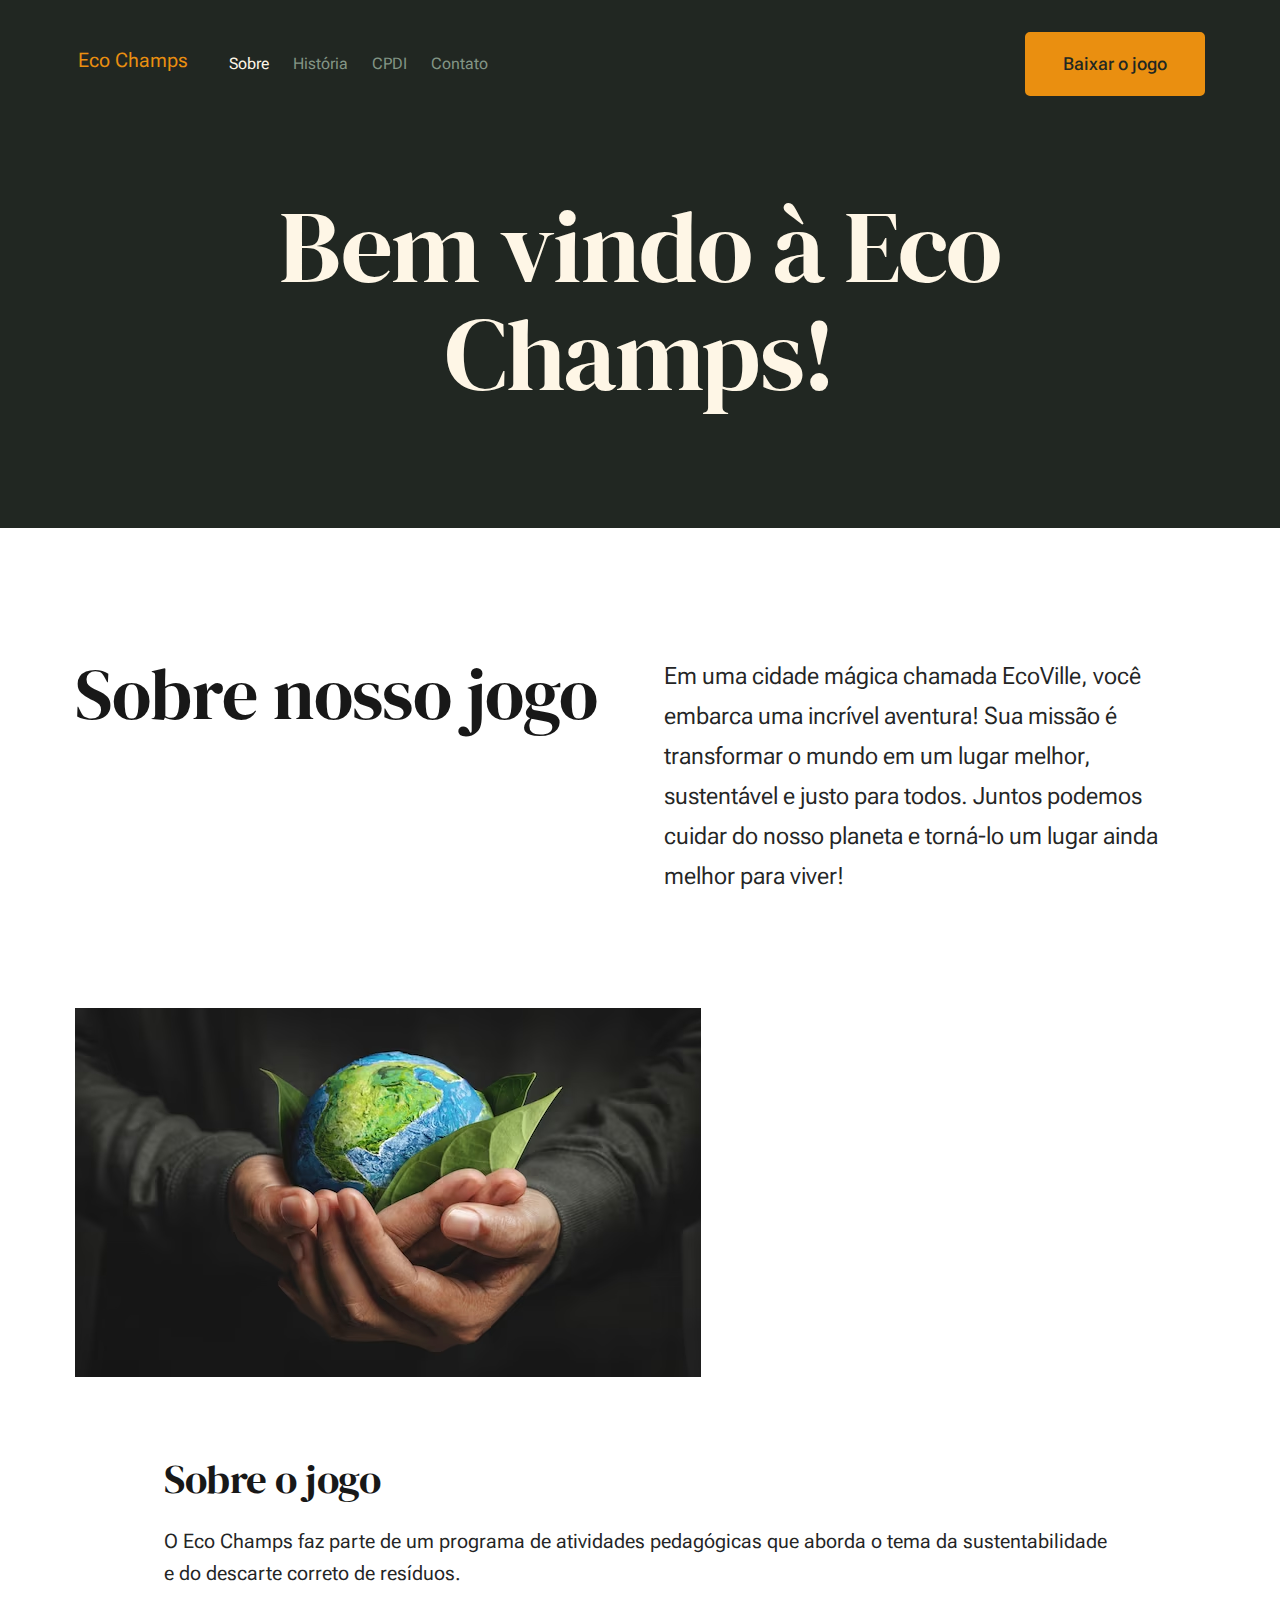
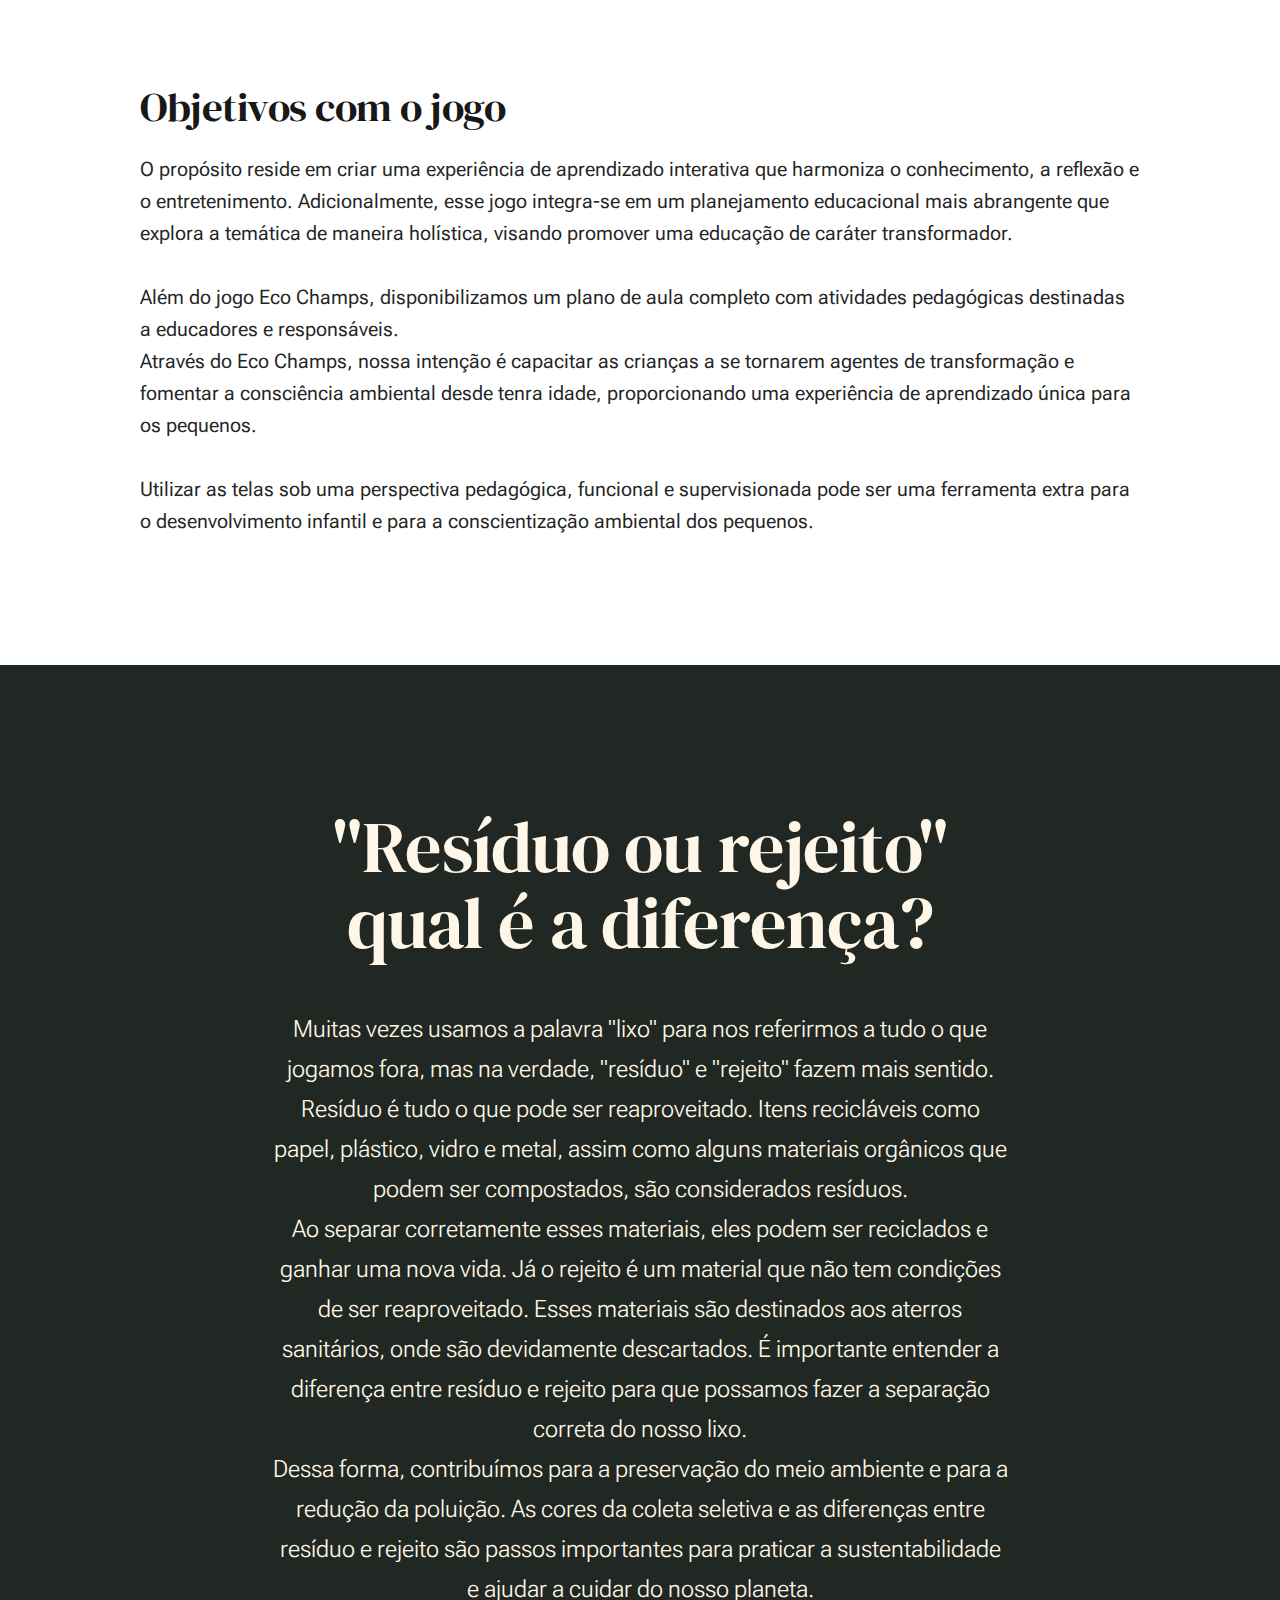
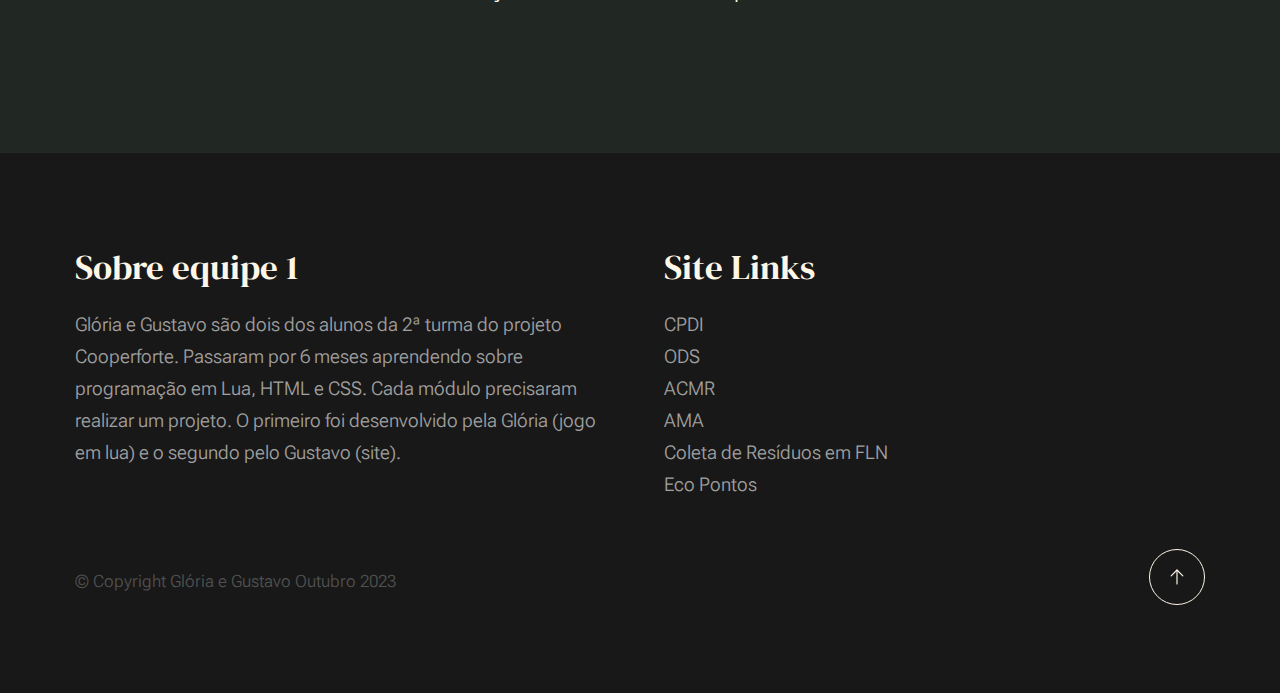
==== commit 704b5a51: "pt" ====
--- a/about.html
+++ b/about.html
@@ -188,7 +188,7 @@
                 <div class="column xl-6 lg-6 md-12 s-footer__block s-footer__about">                    
                     <h3>Sobre equipe 1</h3>
                     <p>Glória e Gustavo são dois dos alunos da 2ª turma do projeto Cooperforte. Passaram por 6 meses 
-       aprendendo sobre programação em Lua e, HTML e CSS. Cada módulo precisaram realizar um projeto. O 
+       aprendendo sobre programação em Lua, HTML e CSS. Cada módulo precisaram realizar um projeto. O 
        primeiro foi desenvolvido pela Glória (jogo em lua) e o segundo pelo Gustavo (site).</p>               
                 </div>                
                 <div class="column xl-3 lg-6 md-12 s-footer__block s-footer__site-links">
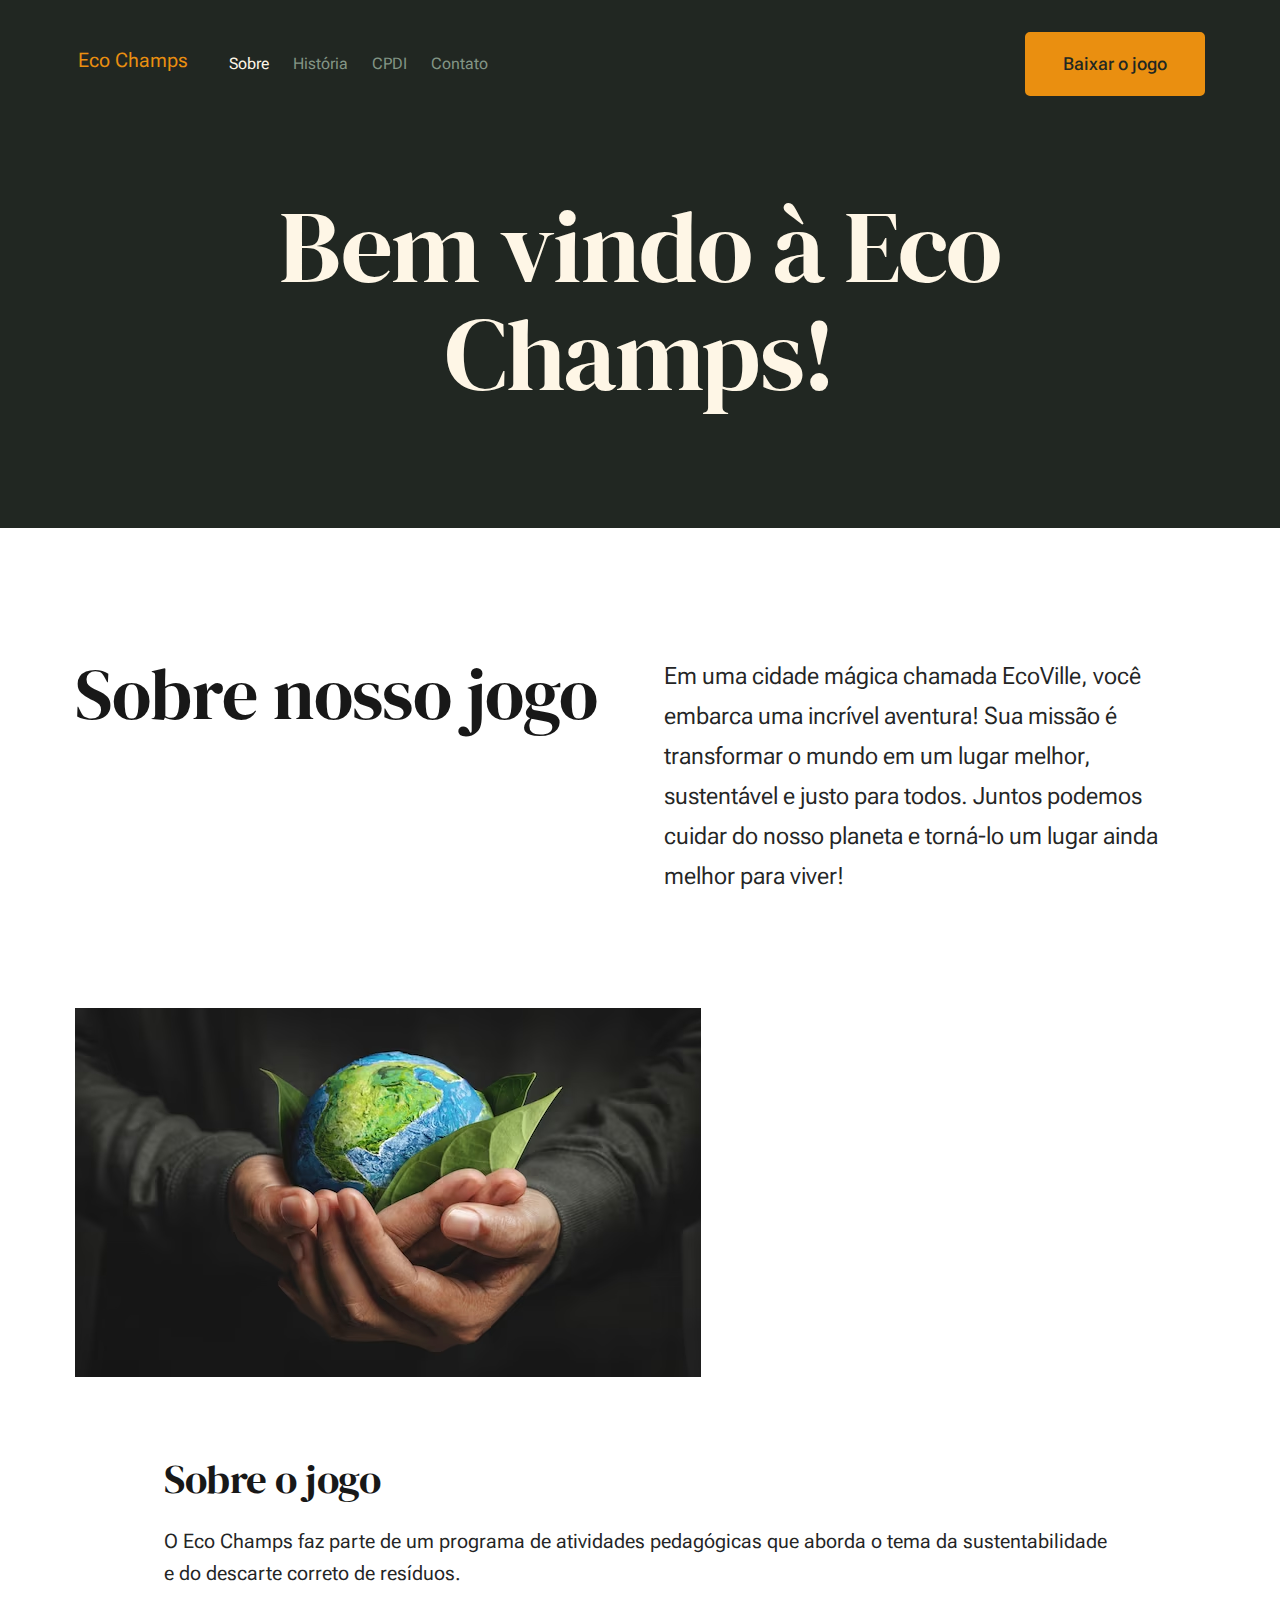
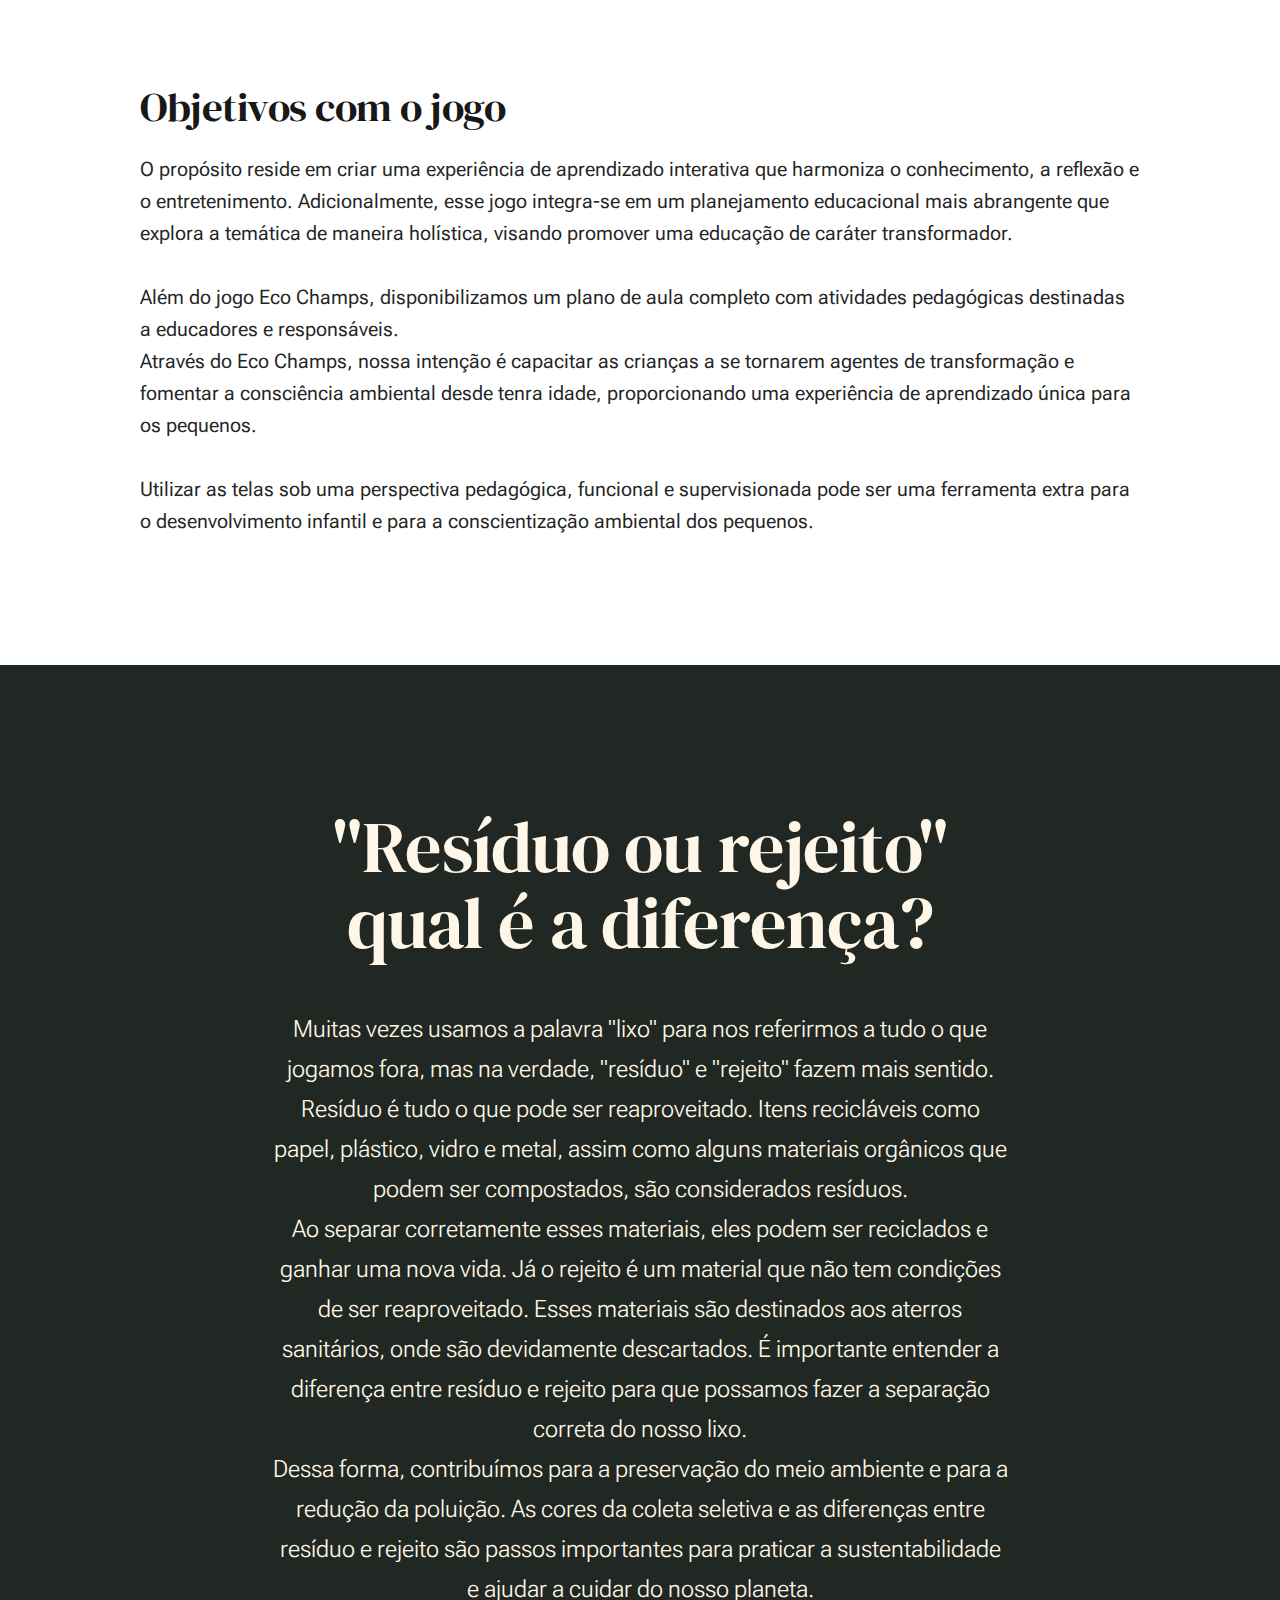
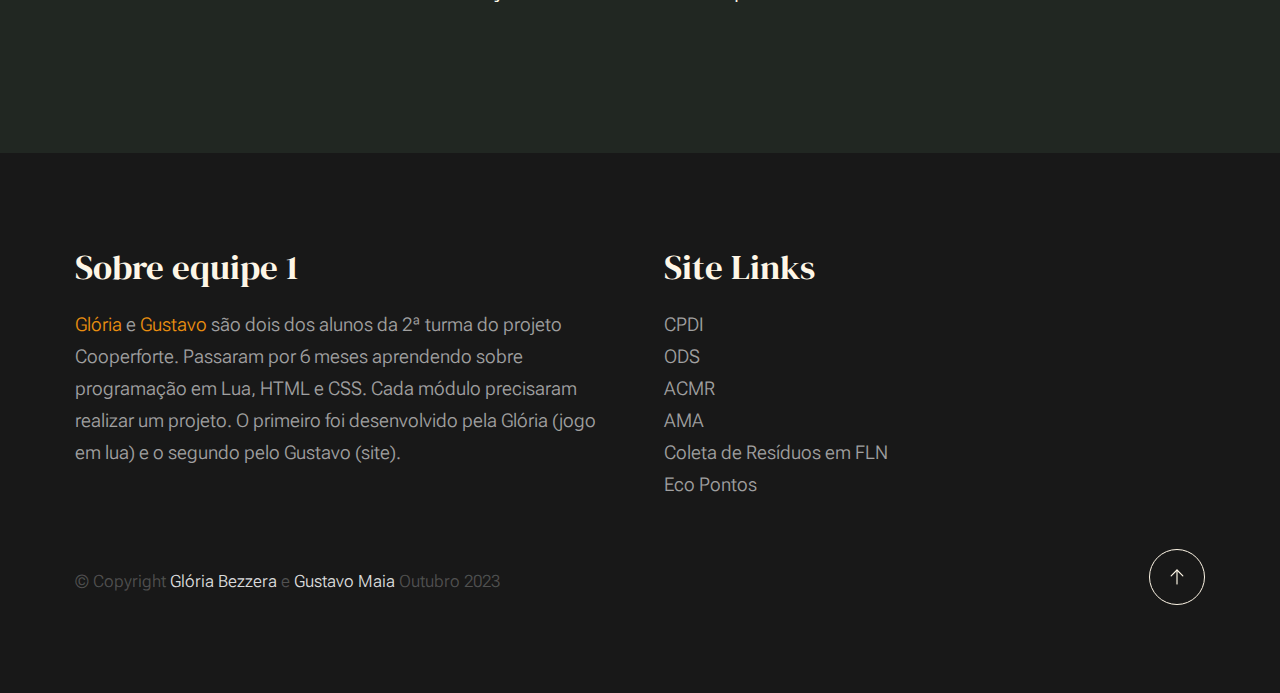
==== commit 6fe8625e: "contatos" ====
--- a/about.html
+++ b/about.html
@@ -187,7 +187,7 @@
             <div class="row s-footer__content">
                 <div class="column xl-6 lg-6 md-12 s-footer__block s-footer__about">                    
                     <h3>Sobre equipe 1</h3>
-                    <p>Glória e Gustavo são dois dos alunos da 2ª turma do projeto Cooperforte. Passaram por 6 meses 
+                    <p><a href="https://www.linkedin.com/in/barbozagloria/" target="_blank">Glória</a> e <a href="https://www.linkedin.com/in/gustavo-jv-maia/"  target="_blank">Gustavo</a> são dois dos alunos da 2ª turma do projeto Cooperforte. Passaram por 6 meses 
        aprendendo sobre programação em Lua, HTML e CSS. Cada módulo precisaram realizar um projeto. O 
        primeiro foi desenvolvido pela Glória (jogo em lua) e o segundo pelo Gustavo (site).</p>               
                 </div>                
@@ -208,7 +208,9 @@
             <div class="row s-footer__bottom">
                 <div class="column xl-6 lg-12">
                     <p class="ss-copyright">
-                        <span>© Copyright Glória e Gustavo Outubro 2023</span> 
+                        <span>© Copyright <a href="https://www.linkedin.com/in/barbozagloria/" target="_blank">Glória
+                            Bezzera</a> e <a href="https://www.linkedin.com/in/gustavo-jv-maia/"  target="_blank">Gustavo
+                            Maia</a> Outubro 2023</span> 
                         <!-- <span>Design by <a href="https://www.styleshout.com/">StyleShout</a></span> -->
                     </p>
                 </div>
